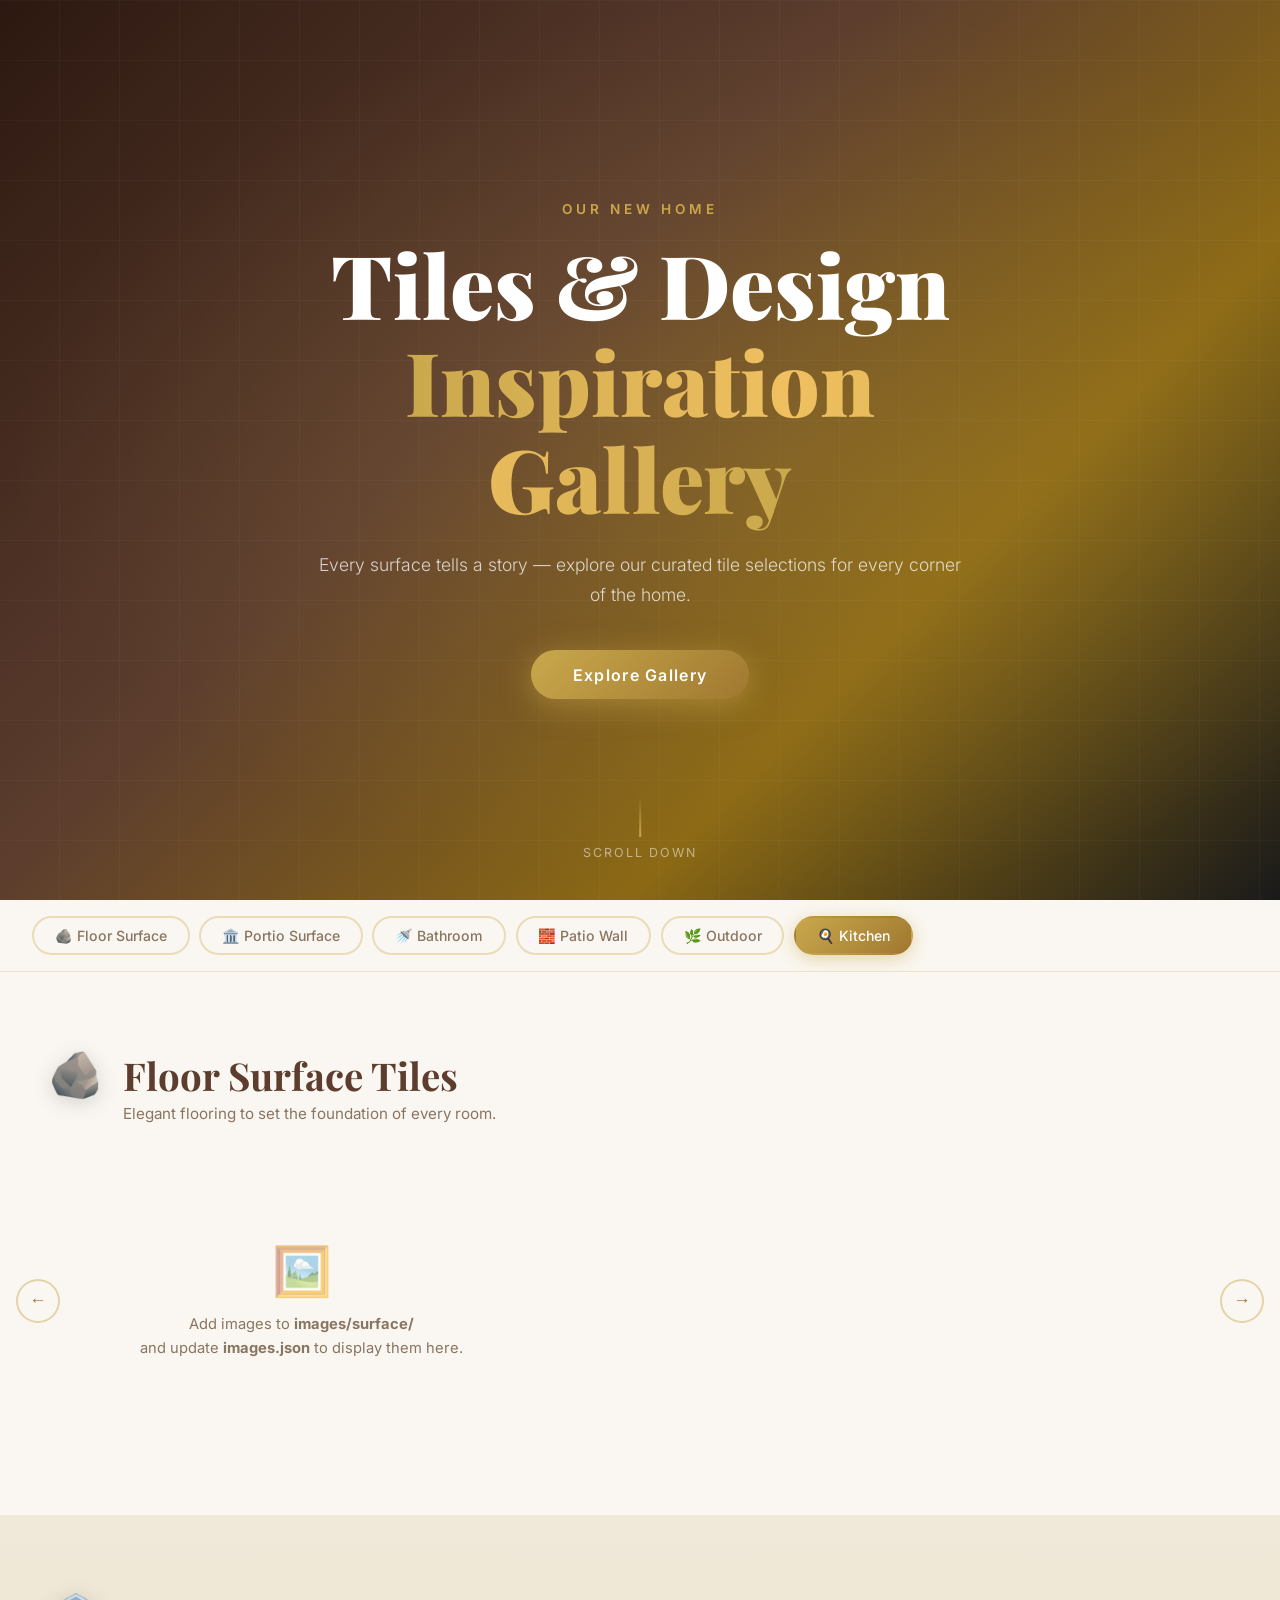
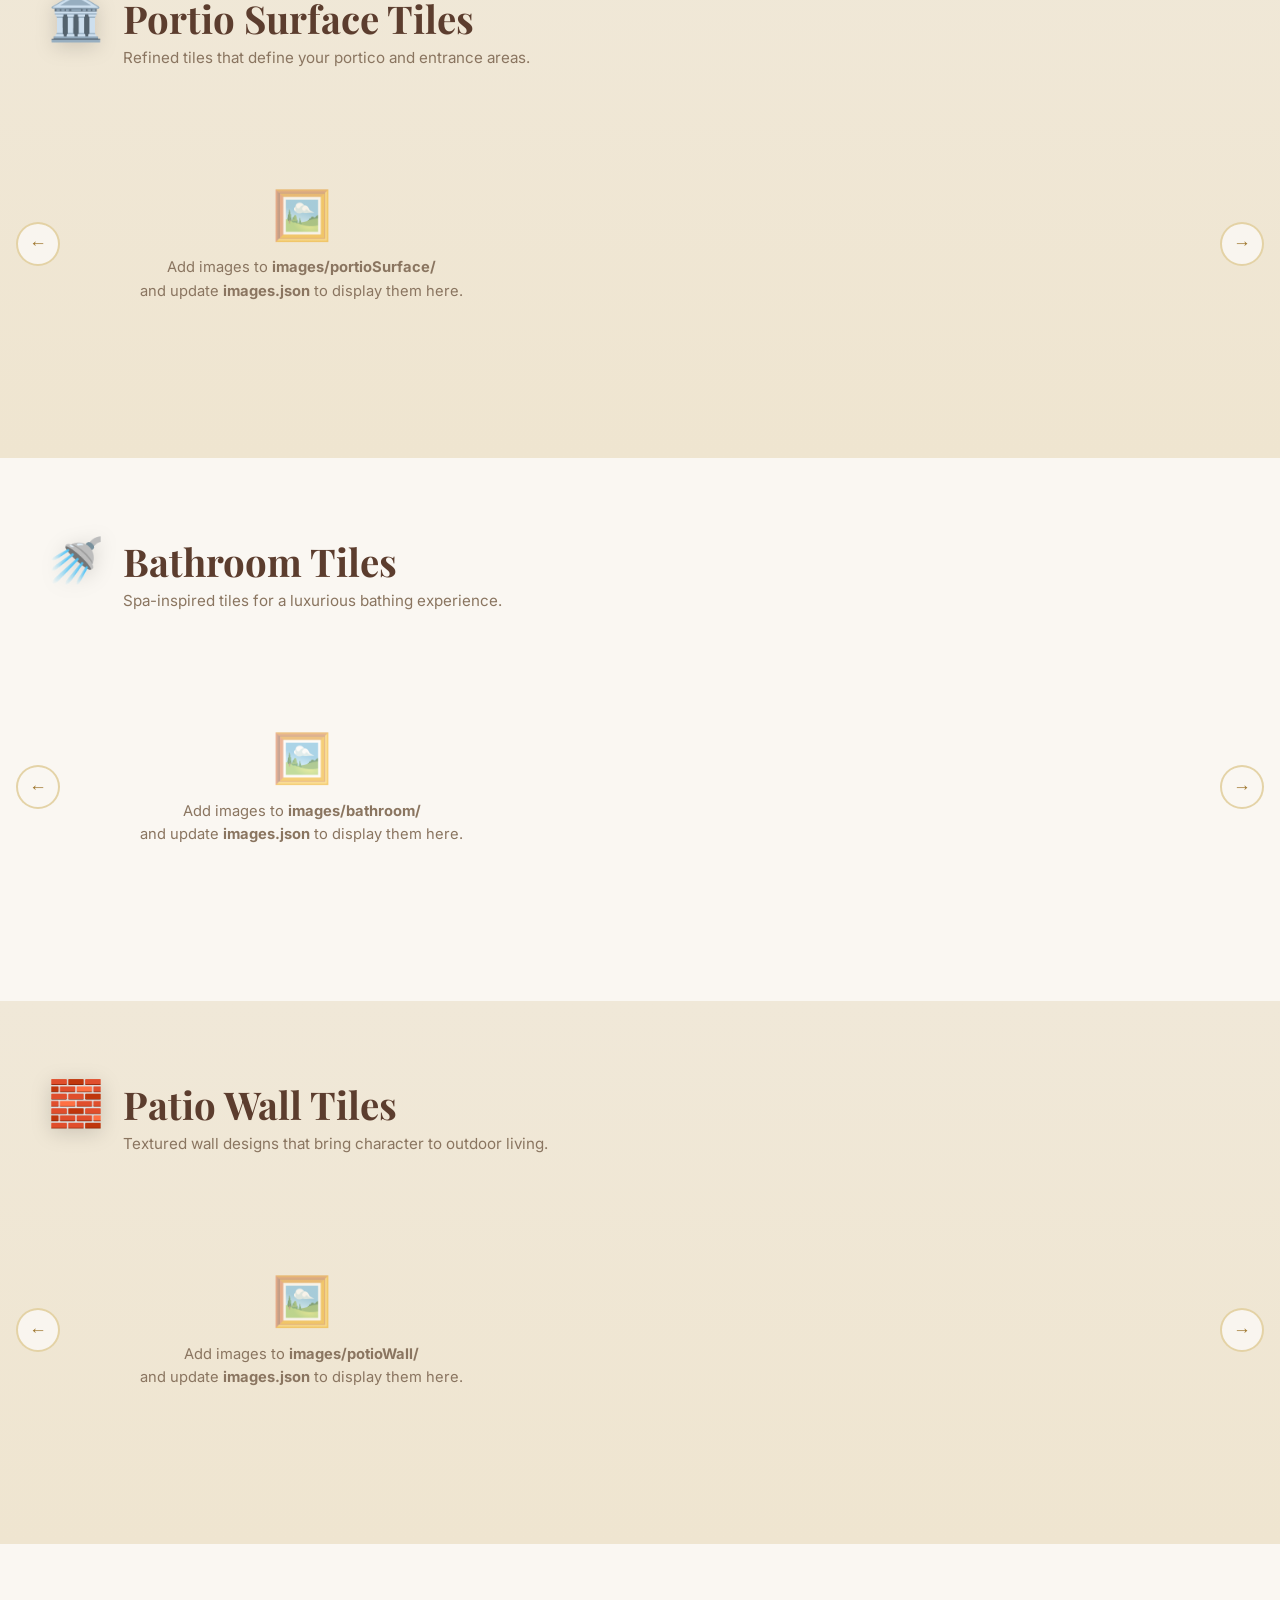
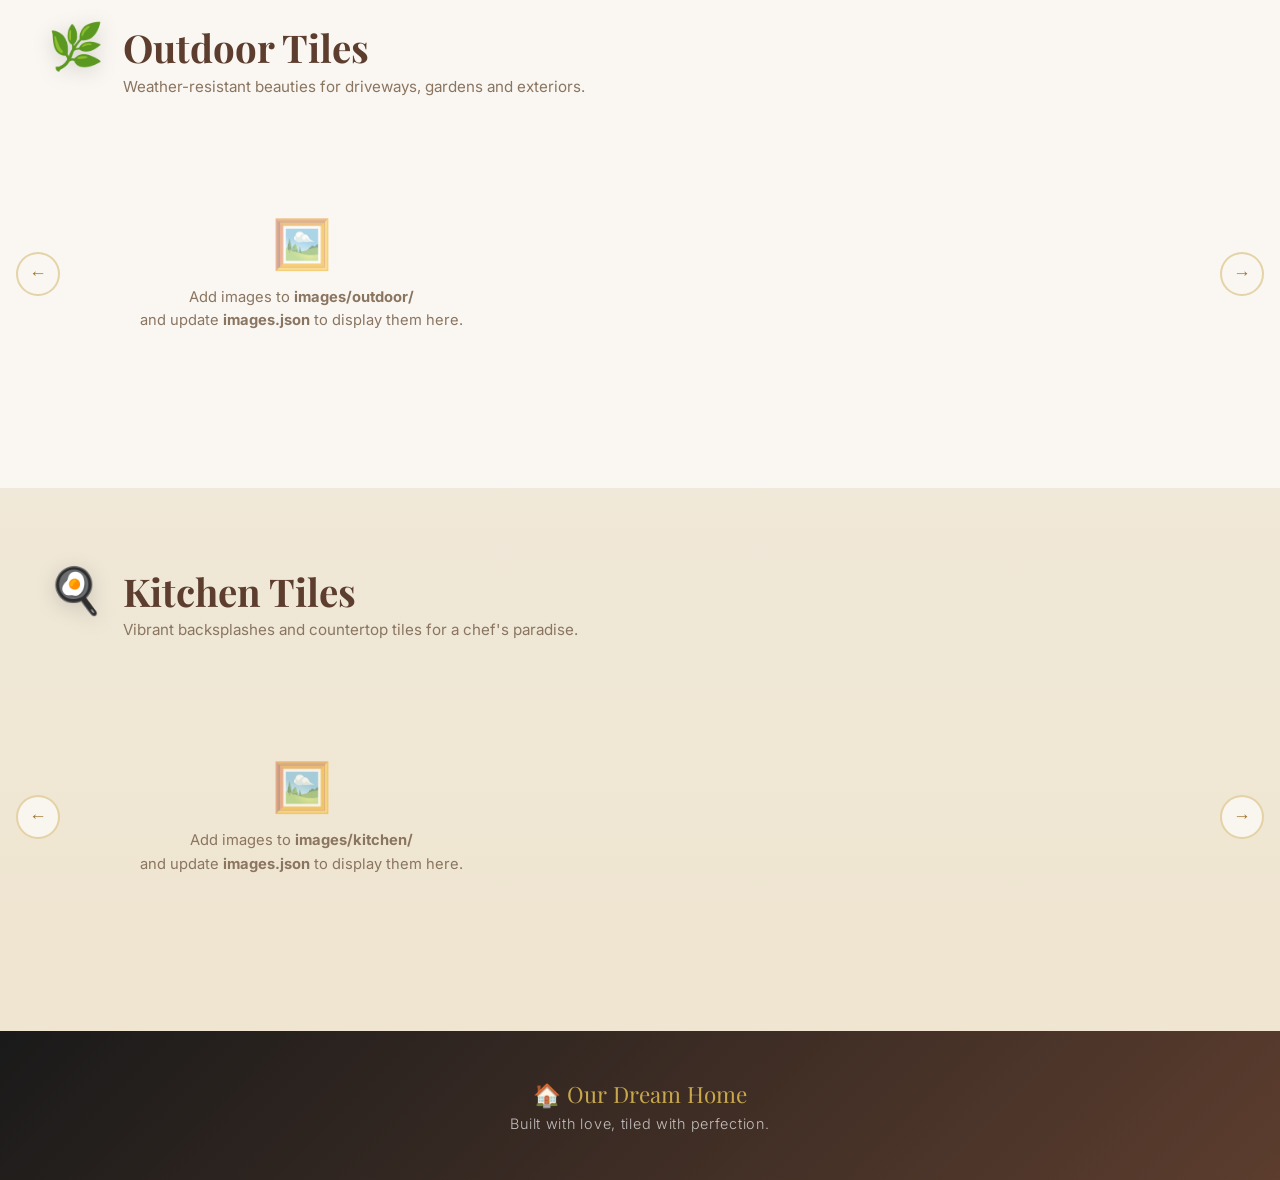
==== index.html @ cf96b0f0 "Initial commit" ====
<!DOCTYPE html>
<html lang="en">
<head>
  <meta charset="UTF-8" />
  <meta name="viewport" content="width=device-width, initial-scale=1.0" />
  <title>Dream Home — Tile & Design Gallery</title>
  <link rel="preconnect" href="https://fonts.googleapis.com" />
  <link href="https://fonts.googleapis.com/css2?family=Playfair+Display:wght@400;700;900&family=Inter:wght@300;400;500;600&display=swap" rel="stylesheet" />
  <link rel="stylesheet" href="style.css" />
</head>
<body>

  <!-- ===== HERO ===== -->
  <header class="hero">
    <div class="hero-overlay"></div>
    <div class="hero-content">
      <p class="hero-label">Our New Home</p>
      <h1 class="hero-title">Tiles &amp; Design<br /><span>Inspiration Gallery</span></h1>
      <p class="hero-subtitle">Every surface tells a story — explore our curated tile selections for every corner of the home.</p>
      <a href="#gallery" class="hero-cta">Explore Gallery</a>
    </div>
    <div class="hero-scroll-hint">
      <span></span>
      <p>Scroll down</p>
    </div>
  </header>

  <!-- ===== NAV PILLS ===== -->
  <nav class="category-nav" id="gallery">
    <button class="pill active" data-target="surface">🪨 Floor Surface</button>
    <button class="pill" data-target="portioSurface">🏛️ Portio Surface</button>
    <button class="pill" data-target="bathroom">🚿 Bathroom</button>
    <button class="pill" data-target="potioWall">🧱 Patio Wall</button>
    <button class="pill" data-target="outdoor">🌿 Outdoor</button>
    <button class="pill" data-target="kitchen">🍳 Kitchen</button>
  </nav>

  <!-- ===== SECTIONS ===== -->
  <main class="sections-wrapper">

    <section class="gallery-section" id="section-surface">
      <div class="section-header">
        <div class="section-icon">🪨</div>
        <div>
          <h2>Floor Surface Tiles</h2>
          <p>Elegant flooring to set the foundation of every room.</p>
        </div>
      </div>
      <div class="scroll-track-wrapper">
        <button class="arrow arrow-left" aria-label="Scroll left">&#8592;</button>
        <div class="scroll-track" id="track-surface" data-folder="images/surface"></div>
        <button class="arrow arrow-right" aria-label="Scroll right">&#8594;</button>
      </div>
    </section>

    <section class="gallery-section alt" id="section-portioSurface">
      <div class="section-header">
        <div class="section-icon">🏛️</div>
        <div>
          <h2>Portio Surface Tiles</h2>
          <p>Refined tiles that define your portico and entrance areas.</p>
        </div>
      </div>
      <div class="scroll-track-wrapper">
        <button class="arrow arrow-left" aria-label="Scroll left">&#8592;</button>
        <div class="scroll-track" id="track-portioSurface" data-folder="images/portioSurface"></div>
        <button class="arrow arrow-right" aria-label="Scroll right">&#8594;</button>
      </div>
    </section>

    <section class="gallery-section" id="section-bathroom">
      <div class="section-header">
        <div class="section-icon">🚿</div>
        <div>
          <h2>Bathroom Tiles</h2>
          <p>Spa-inspired tiles for a luxurious bathing experience.</p>
        </div>
      </div>
      <div class="scroll-track-wrapper">
        <button class="arrow arrow-left" aria-label="Scroll left">&#8592;</button>
        <div class="scroll-track" id="track-bathroom" data-folder="images/bathroom"></div>
        <button class="arrow arrow-right" aria-label="Scroll right">&#8594;</button>
      </div>
    </section>

    <section class="gallery-section alt" id="section-potioWall">
      <div class="section-header">
        <div class="section-icon">🧱</div>
        <div>
          <h2>Patio Wall Tiles</h2>
          <p>Textured wall designs that bring character to outdoor living.</p>
        </div>
      </div>
      <div class="scroll-track-wrapper">
        <button class="arrow arrow-left" aria-label="Scroll left">&#8592;</button>
        <div class="scroll-track" id="track-potioWall" data-folder="images/potioWall"></div>
        <button class="arrow arrow-right" aria-label="Scroll right">&#8594;</button>
      </div>
    </section>

    <section class="gallery-section" id="section-outdoor">
      <div class="section-header">
        <div class="section-icon">🌿</div>
        <div>
          <h2>Outdoor Tiles</h2>
          <p>Weather-resistant beauties for driveways, gardens and exteriors.</p>
        </div>
      </div>
      <div class="scroll-track-wrapper">
        <button class="arrow arrow-left" aria-label="Scroll left">&#8592;</button>
        <div class="scroll-track" id="track-outdoor" data-folder="images/outdoor"></div>
        <button class="arrow arrow-right" aria-label="Scroll right">&#8594;</button>
      </div>
    </section>

    <section class="gallery-section alt" id="section-kitchen">
      <div class="section-header">
        <div class="section-icon">🍳</div>
        <div>
          <h2>Kitchen Tiles</h2>
          <p>Vibrant backsplashes and countertop tiles for a chef's paradise.</p>
        </div>
      </div>
      <div class="scroll-track-wrapper">
        <button class="arrow arrow-left" aria-label="Scroll left">&#8592;</button>
        <div class="scroll-track" id="track-kitchen" data-folder="images/kitchen"></div>
        <button class="arrow arrow-right" aria-label="Scroll right">&#8594;</button>
      </div>
    </section>

  </main>

  <!-- ===== LIGHTBOX ===== -->
  <div class="lightbox" id="lightbox" role="dialog" aria-modal="true" aria-label="Image viewer">
    <button class="lightbox-close" id="lb-close" aria-label="Close">&times;</button>
    <button class="lightbox-nav lb-prev" id="lb-prev" aria-label="Previous">&#8592;</button>
    <div class="lightbox-content">
      <img src="" alt="" id="lb-img" />
      <p class="lb-caption" id="lb-caption"></p>
    </div>
    <button class="lightbox-nav lb-next" id="lb-next" aria-label="Next">&#8594;</button>
  </div>
  <div class="lightbox-backdrop" id="lb-backdrop"></div>

  <!-- ===== FOOTER ===== -->
  <footer class="site-footer">
    <div class="footer-inner">
      <p class="footer-brand">🏠 Our Dream Home</p>
      <p class="footer-tagline">Built with love, tiled with perfection.</p>
    </div>
  </footer>

  <script src="gallery.js"></script>
</body>
</html>
---- style.css ----
/* =============================================
   RESET & VARIABLES
   ============================================= */
*, *::before, *::after { box-sizing: border-box; margin: 0; padding: 0; }

:root {
  --cream:   #faf7f2;
  --warm:    #f0e8d8;
  --gold:    #c9a84c;
  --gold-dk: #a07830;
  --brown:   #5c3d2e;
  --charcoal:#1a1a1a;
  --text:    #3d3020;
  --muted:   #8a7560;
  --white:   #ffffff;
  --shadow:  0 8px 40px rgba(0,0,0,.12);
  --radius:  16px;
  --card-w:  300px;
  --card-h:  220px;
  --trans:   .3s cubic-bezier(.4,0,.2,1);
}

html { scroll-behavior: smooth; }

body {
  font-family: 'Inter', sans-serif;
  background: var(--cream);
  color: var(--text);
  overflow-x: hidden;
}

/* =============================================
   HERO
   ============================================= */
.hero {
  position: relative;
  min-height: 100vh;
  display: flex;
  align-items: center;
  justify-content: center;
  background:
    linear-gradient(135deg, #2c1810 0%, #5c3d2e 40%, #8b6914 70%, #1a1a1a 100%);
  overflow: hidden;
}

/* Animated tile-grid background */
.hero::before {
  content: '';
  position: absolute;
  inset: 0;
  background-image:
    repeating-linear-gradient(0deg,   transparent, transparent 59px, rgba(255,255,255,.06) 60px),
    repeating-linear-gradient(90deg,  transparent, transparent 59px, rgba(255,255,255,.06) 60px);
  animation: tileShift 20s linear infinite;
}

@keyframes tileShift {
  from { background-position: 0 0; }
  to   { background-position: 60px 60px; }
}

.hero-overlay {
  position: absolute;
  inset: 0;
  background: radial-gradient(ellipse at 60% 50%, rgba(201,168,76,.18) 0%, transparent 70%);
}

.hero-content {
  position: relative;
  z-index: 2;
  text-align: center;
  padding: 2rem;
  max-width: 720px;
}

.hero-label {
  font-family: 'Inter', sans-serif;
  font-size: .85rem;
  font-weight: 600;
  letter-spacing: .3em;
  text-transform: uppercase;
  color: var(--gold);
  margin-bottom: 1.2rem;
}

.hero-title {
  font-family: 'Playfair Display', serif;
  font-size: clamp(2.8rem, 7vw, 5.5rem);
  font-weight: 900;
  line-height: 1.1;
  color: var(--white);
  margin-bottom: 1.5rem;
}

.hero-title span {
  background: linear-gradient(90deg, var(--gold), #f0c060, var(--gold));
  -webkit-background-clip: text;
  -webkit-text-fill-color: transparent;
  background-clip: text;
}

.hero-subtitle {
  font-size: 1.1rem;
  color: rgba(255,255,255,.75);
  line-height: 1.7;
  margin-bottom: 2.5rem;
  font-weight: 300;
}

.hero-cta {
  display: inline-block;
  padding: .9rem 2.6rem;
  background: linear-gradient(135deg, var(--gold), var(--gold-dk));
  color: var(--white);
  font-weight: 600;
  font-size: 1rem;
  letter-spacing: .08em;
  text-decoration: none;
  border-radius: 50px;
  box-shadow: 0 6px 30px rgba(201,168,76,.5);
  transition: transform var(--trans), box-shadow var(--trans);
}
.hero-cta:hover {
  transform: translateY(-3px);
  box-shadow: 0 12px 40px rgba(201,168,76,.7);
}

.hero-scroll-hint {
  position: absolute;
  bottom: 2.5rem;
  left: 50%;
  transform: translateX(-50%);
  display: flex;
  flex-direction: column;
  align-items: center;
  gap: .5rem;
  color: rgba(255,255,255,.5);
  font-size: .78rem;
  letter-spacing: .15em;
  text-transform: uppercase;
}
.hero-scroll-hint span {
  width: 2px;
  height: 40px;
  background: linear-gradient(to bottom, transparent, var(--gold));
  animation: scrollPulse 1.8s ease-in-out infinite;
}
@keyframes scrollPulse {
  0%,100% { opacity: .3; transform: scaleY(1); }
  50%      { opacity: 1;  transform: scaleY(1.15); }
}

/* =============================================
   CATEGORY NAV
   ============================================= */
.category-nav {
  position: sticky;
  top: 0;
  z-index: 100;
  display: flex;
  gap: .6rem;
  padding: 1rem 2rem;
  overflow-x: auto;
  background: rgba(250,247,242,.95);
  backdrop-filter: blur(12px);
  border-bottom: 1px solid rgba(201,168,76,.25);
  scrollbar-width: none;
}
.category-nav::-webkit-scrollbar { display: none; }

.pill {
  flex-shrink: 0;
  padding: .55rem 1.3rem;
  border-radius: 50px;
  border: 2px solid rgba(201,168,76,.35);
  background: transparent;
  color: var(--muted);
  font-size: .88rem;
  font-weight: 500;
  cursor: pointer;
  transition: all var(--trans);
  font-family: 'Inter', sans-serif;
}
.pill:hover {
  border-color: var(--gold);
  color: var(--gold-dk);
  background: rgba(201,168,76,.08);
}
.pill.active {
  background: linear-gradient(135deg, var(--gold), var(--gold-dk));
  border-color: transparent;
  color: var(--white);
  box-shadow: 0 4px 18px rgba(201,168,76,.45);
}

/* =============================================
   GALLERY SECTIONS
   ============================================= */
.sections-wrapper { padding: 0; }

.gallery-section {
  padding: 5rem 0 5rem;
  background: var(--cream);
}
.gallery-section.alt {
  background: linear-gradient(180deg, var(--warm) 0%, #efe5d0 100%);
}

.section-header {
  display: flex;
  align-items: flex-start;
  gap: 1.2rem;
  padding: 0 3rem 2.5rem;
  max-width: 1600px;
  margin: 0 auto;
}

.section-icon {
  font-size: 2.8rem;
  line-height: 1;
  filter: drop-shadow(0 4px 10px rgba(0,0,0,.15));
}

.section-header h2 {
  font-family: 'Playfair Display', serif;
  font-size: clamp(1.6rem, 3vw, 2.4rem);
  font-weight: 700;
  color: var(--brown);
  line-height: 1.2;
}

.section-header p {
  font-size: .95rem;
  color: var(--muted);
  margin-top: .3rem;
  line-height: 1.6;
}

/* =============================================
   HORIZONTAL SCROLL TRACK
   ============================================= */
.scroll-track-wrapper {
  position: relative;
  display: flex;
  align-items: center;
}

.scroll-track {
  display: flex;
  gap: 1.2rem;
  padding: 1rem 3rem;
  overflow-x: auto;
  overflow-y: visible;
  scroll-snap-type: x mandatory;
  scrollbar-width: thin;
  scrollbar-color: var(--gold) transparent;
  flex: 1;
  min-height: calc(var(--card-h) + 3rem);
}
.scroll-track::-webkit-scrollbar { height: 5px; }
.scroll-track::-webkit-scrollbar-track { background: transparent; }
.scroll-track::-webkit-scrollbar-thumb {
  background: linear-gradient(90deg, var(--gold), var(--gold-dk));
  border-radius: 10px;
}

/* =============================================
   TILE CARDS
   ============================================= */
.tile-card {
  flex-shrink: 0;
  width: var(--card-w);
  height: var(--card-h);
  border-radius: var(--radius);
  overflow: hidden;
  cursor: pointer;
  scroll-snap-align: start;
  position: relative;
  box-shadow: var(--shadow);
  transition: transform var(--trans), box-shadow var(--trans);
}
.tile-card:hover {
  transform: translateY(-8px) scale(1.02);
  box-shadow: 0 20px 50px rgba(0,0,0,.22);
}

.tile-card img {
  width: 100%;
  height: 100%;
  object-fit: cover;
  display: block;
  transition: transform .5s ease;
}
.tile-card:hover img { transform: scale(1.08); }

.tile-card-overlay {
  position: absolute;
  inset: 0;
  background: linear-gradient(to top, rgba(0,0,0,.65) 0%, transparent 55%);
  opacity: 0;
  transition: opacity var(--trans);
  display: flex;
  align-items: flex-end;
  padding: 1rem 1.1rem;
}
.tile-card:hover .tile-card-overlay { opacity: 1; }

.tile-card-label {
  color: var(--white);
  font-size: .82rem;
  font-weight: 500;
  letter-spacing: .04em;
}

.tile-zoom-icon {
  position: absolute;
  top: 50%;
  left: 50%;
  transform: translate(-50%, -50%) scale(0);
  width: 46px;
  height: 46px;
  border-radius: 50%;
  background: rgba(255,255,255,.9);
  display: flex;
  align-items: center;
  justify-content: center;
  font-size: 1.3rem;
  transition: transform var(--trans);
  box-shadow: 0 4px 15px rgba(0,0,0,.3);
}
.tile-card:hover .tile-zoom-icon { transform: translate(-50%, -50%) scale(1); }

/* Empty state */
.empty-state {
  display: flex;
  flex-direction: column;
  align-items: center;
  justify-content: center;
  gap: .8rem;
  padding: 3rem 2rem;
  min-width: 320px;
  color: var(--muted);
  text-align: center;
}
.empty-state .empty-icon { font-size: 3rem; opacity: .5; }
.empty-state p { font-size: .92rem; line-height: 1.6; }

/* =============================================
   ARROW BUTTONS
   ============================================= */
.arrow {
  flex-shrink: 0;
  width: 44px;
  height: 44px;
  border-radius: 50%;
  border: 2px solid rgba(201,168,76,.45);
  background: rgba(250,247,242,.9);
  color: var(--gold-dk);
  font-size: 1.1rem;
  cursor: pointer;
  transition: all var(--trans);
  display: flex;
  align-items: center;
  justify-content: center;
  z-index: 5;
}
.arrow:hover {
  background: linear-gradient(135deg, var(--gold), var(--gold-dk));
  color: var(--white);
  border-color: transparent;
  box-shadow: 0 6px 20px rgba(201,168,76,.5);
}
.arrow-left  { margin-left: 1rem; }
.arrow-right { margin-right: 1rem; }

/* =============================================
   LIGHTBOX
   ============================================= */
.lightbox-backdrop {
  position: fixed;
  inset: 0;
  background: rgba(10,8,5,.92);
  z-index: 999;
  opacity: 0;
  pointer-events: none;
  transition: opacity .35s ease;
  backdrop-filter: blur(8px);
}
.lightbox-backdrop.open { opacity: 1; pointer-events: all; }

.lightbox {
  position: fixed;
  inset: 0;
  z-index: 1000;
  display: flex;
  align-items: center;
  justify-content: center;
  gap: 1.5rem;
  padding: 2rem;
  opacity: 0;
  pointer-events: none;
  transition: opacity .35s ease;
}
.lightbox.open { opacity: 1; pointer-events: all; }

.lightbox-content {
  display: flex;
  flex-direction: column;
  align-items: center;
  gap: 1rem;
  max-width: min(90vw, 1100px);
}

#lb-img {
  max-width: 100%;
  max-height: 80vh;
  border-radius: 12px;
  box-shadow: 0 30px 80px rgba(0,0,0,.6);
  object-fit: contain;
  animation: lbIn .3s ease;
}
@keyframes lbIn {
  from { transform: scale(.92); opacity: 0; }
  to   { transform: scale(1);   opacity: 1; }
}

.lb-caption {
  color: rgba(255,255,255,.75);
  font-size: .9rem;
  letter-spacing: .05em;
}

.lightbox-close {
  position: fixed;
  top: 1.5rem;
  right: 1.8rem;
  width: 44px;
  height: 44px;
  border-radius: 50%;
  background: rgba(255,255,255,.15);
  border: none;
  color: var(--white);
  font-size: 1.4rem;
  cursor: pointer;
  transition: background var(--trans);
  display: flex;
  align-items: center;
  justify-content: center;
}
.lightbox-close:hover { background: rgba(255,255,255,.3); }

.lightbox-nav {
  width: 52px;
  height: 52px;
  border-radius: 50%;
  background: rgba(255,255,255,.15);
  border: 2px solid rgba(255,255,255,.3);
  color: var(--white);
  font-size: 1.3rem;
  cursor: pointer;
  transition: all var(--trans);
  flex-shrink: 0;
  display: flex;
  align-items: center;
  justify-content: center;
}
.lightbox-nav:hover {
  background: var(--gold);
  border-color: var(--gold);
  box-shadow: 0 0 25px rgba(201,168,76,.6);
}

/* =============================================
   FOOTER
   ============================================= */
.site-footer {
  background: linear-gradient(135deg, var(--charcoal), var(--brown));
  color: rgba(255,255,255,.7);
  text-align: center;
  padding: 3rem 2rem;
}
.footer-brand {
  font-family: 'Playfair Display', serif;
  font-size: 1.4rem;
  color: var(--gold);
  margin-bottom: .4rem;
}
.footer-tagline {
  font-size: .9rem;
  font-weight: 300;
  letter-spacing: .05em;
}

/* =============================================
   RESPONSIVE
   ============================================= */
@media (max-width: 768px) {
  :root { --card-w: 220px; --card-h: 165px; }

  .section-header { padding: 0 1.2rem 2rem; }
  .scroll-track   { padding: .8rem 1.2rem; }
  .arrow-left     { margin-left: .4rem; }
  .arrow-right    { margin-right: .4rem; }
  .hero-cta       { padding: .75rem 1.8rem; font-size: .9rem; }
}
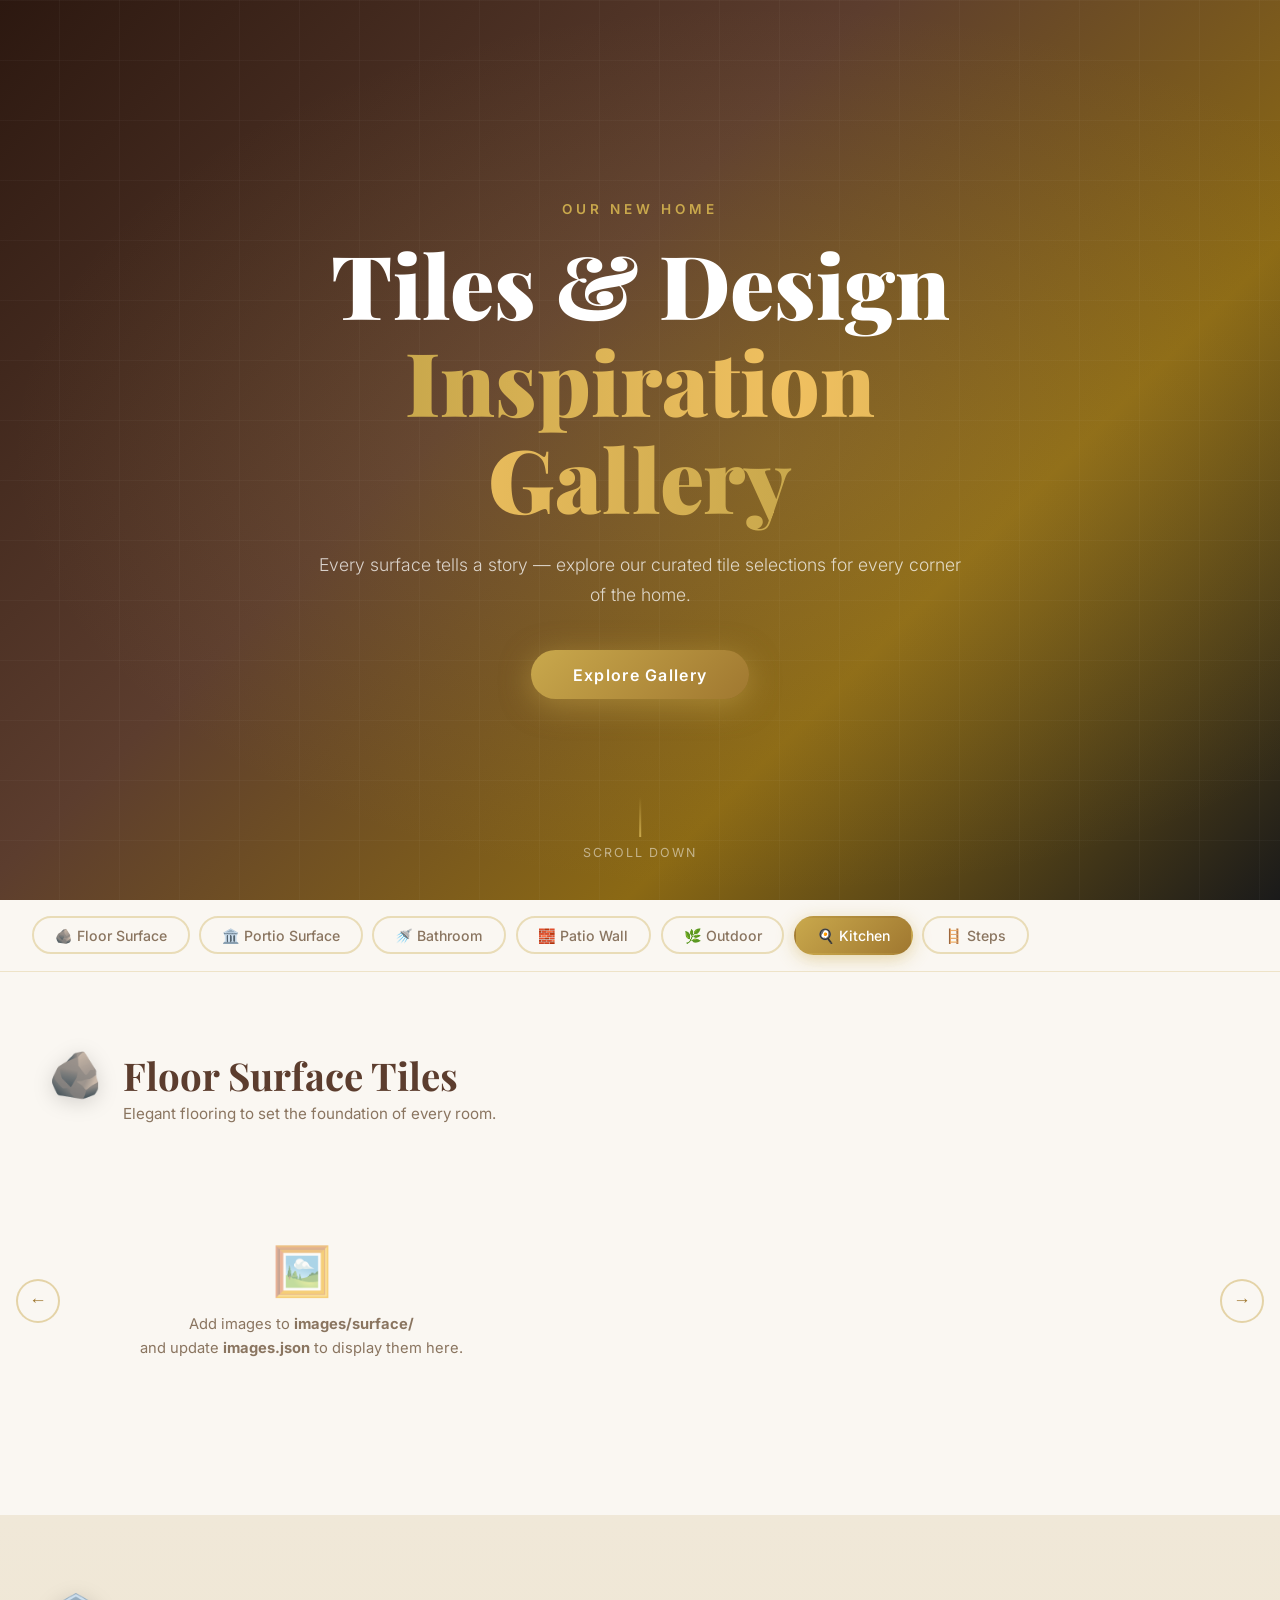
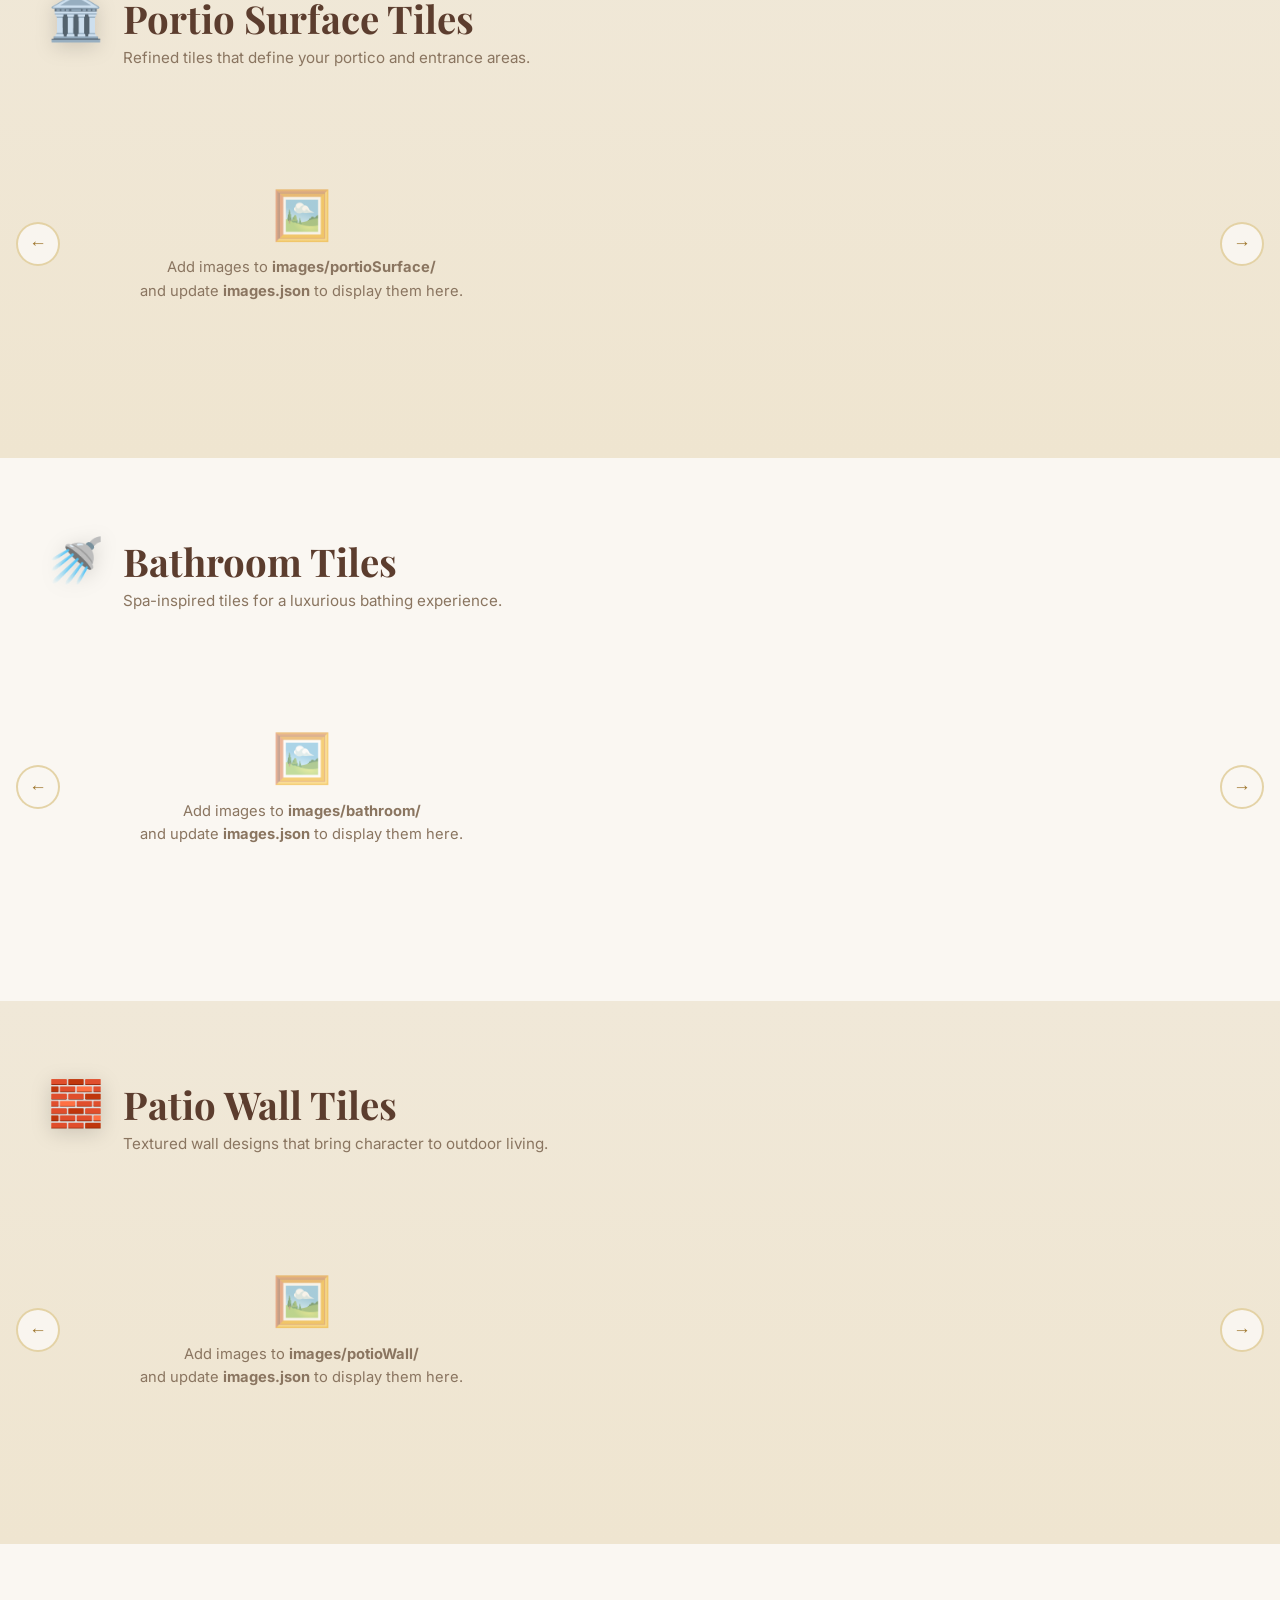
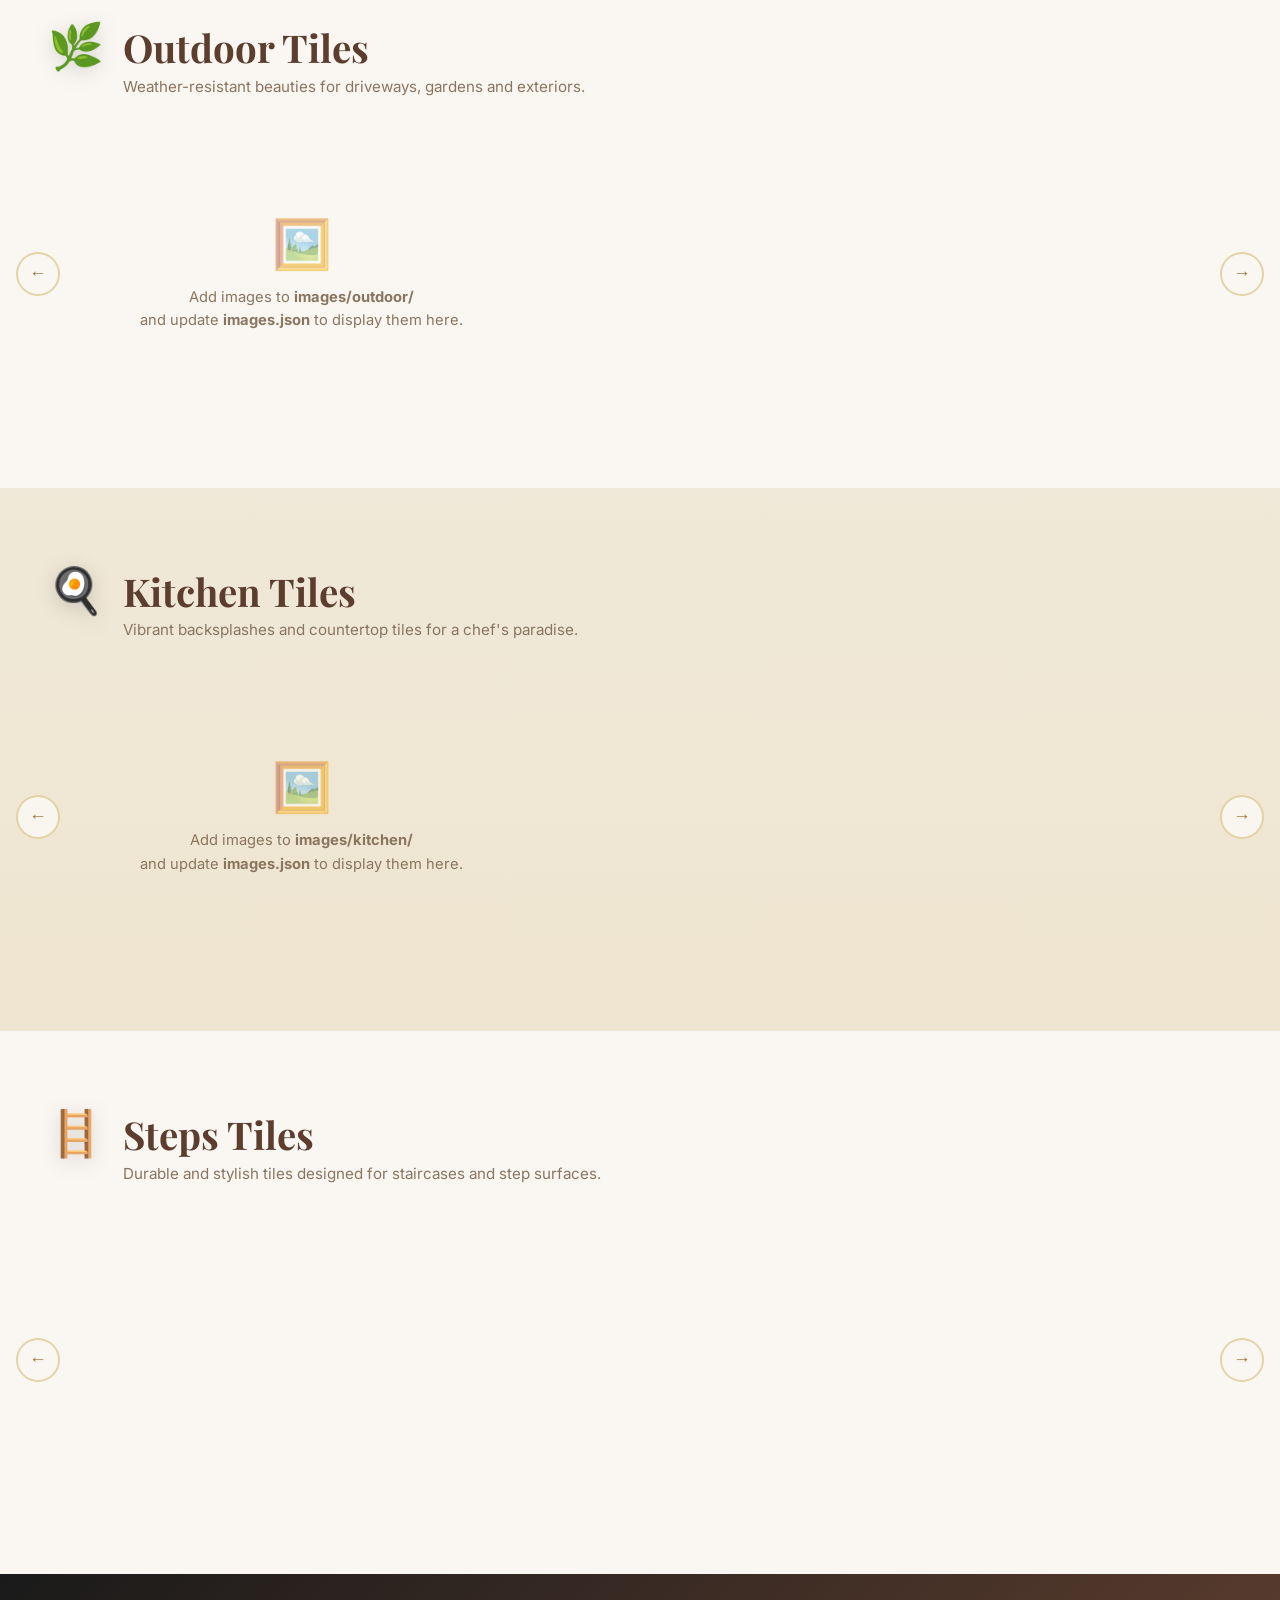
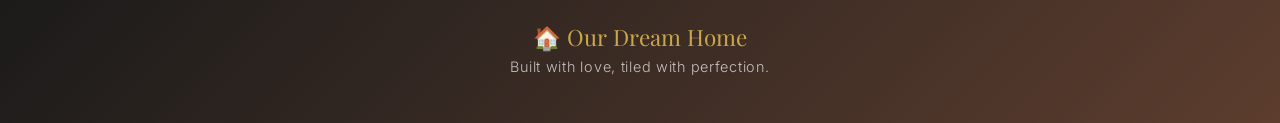
==== commit 1f30fb09: "image updated" ====
--- a/index.html
+++ b/index.html
@@ -33,6 +33,7 @@
     <button class="pill" data-target="potioWall">🧱 Patio Wall</button>
     <button class="pill" data-target="outdoor">🌿 Outdoor</button>
     <button class="pill" data-target="kitchen">🍳 Kitchen</button>
+    <button class="pill" data-target="steps">🪜 Steps</button>
   </nav>
 
   <!-- ===== SECTIONS ===== -->
@@ -128,6 +129,21 @@
       </div>
     </section>
 
+    <section class="gallery-section" id="section-steps">
+      <div class="section-header">
+        <div class="section-icon">🪜</div>
+        <div>
+          <h2>Steps Tiles</h2>
+          <p>Durable and stylish tiles designed for staircases and step surfaces.</p>
+        </div>
+      </div>
+      <div class="scroll-track-wrapper">
+        <button class="arrow arrow-left" aria-label="Scroll left">&#8592;</button>
+        <div class="scroll-track" id="track-steps" data-folder="images/steps"></div>
+        <button class="arrow arrow-right" aria-label="Scroll right">&#8594;</button>
+      </div>
+    </section>
+
   </main>
 
   <!-- ===== LIGHTBOX ===== -->
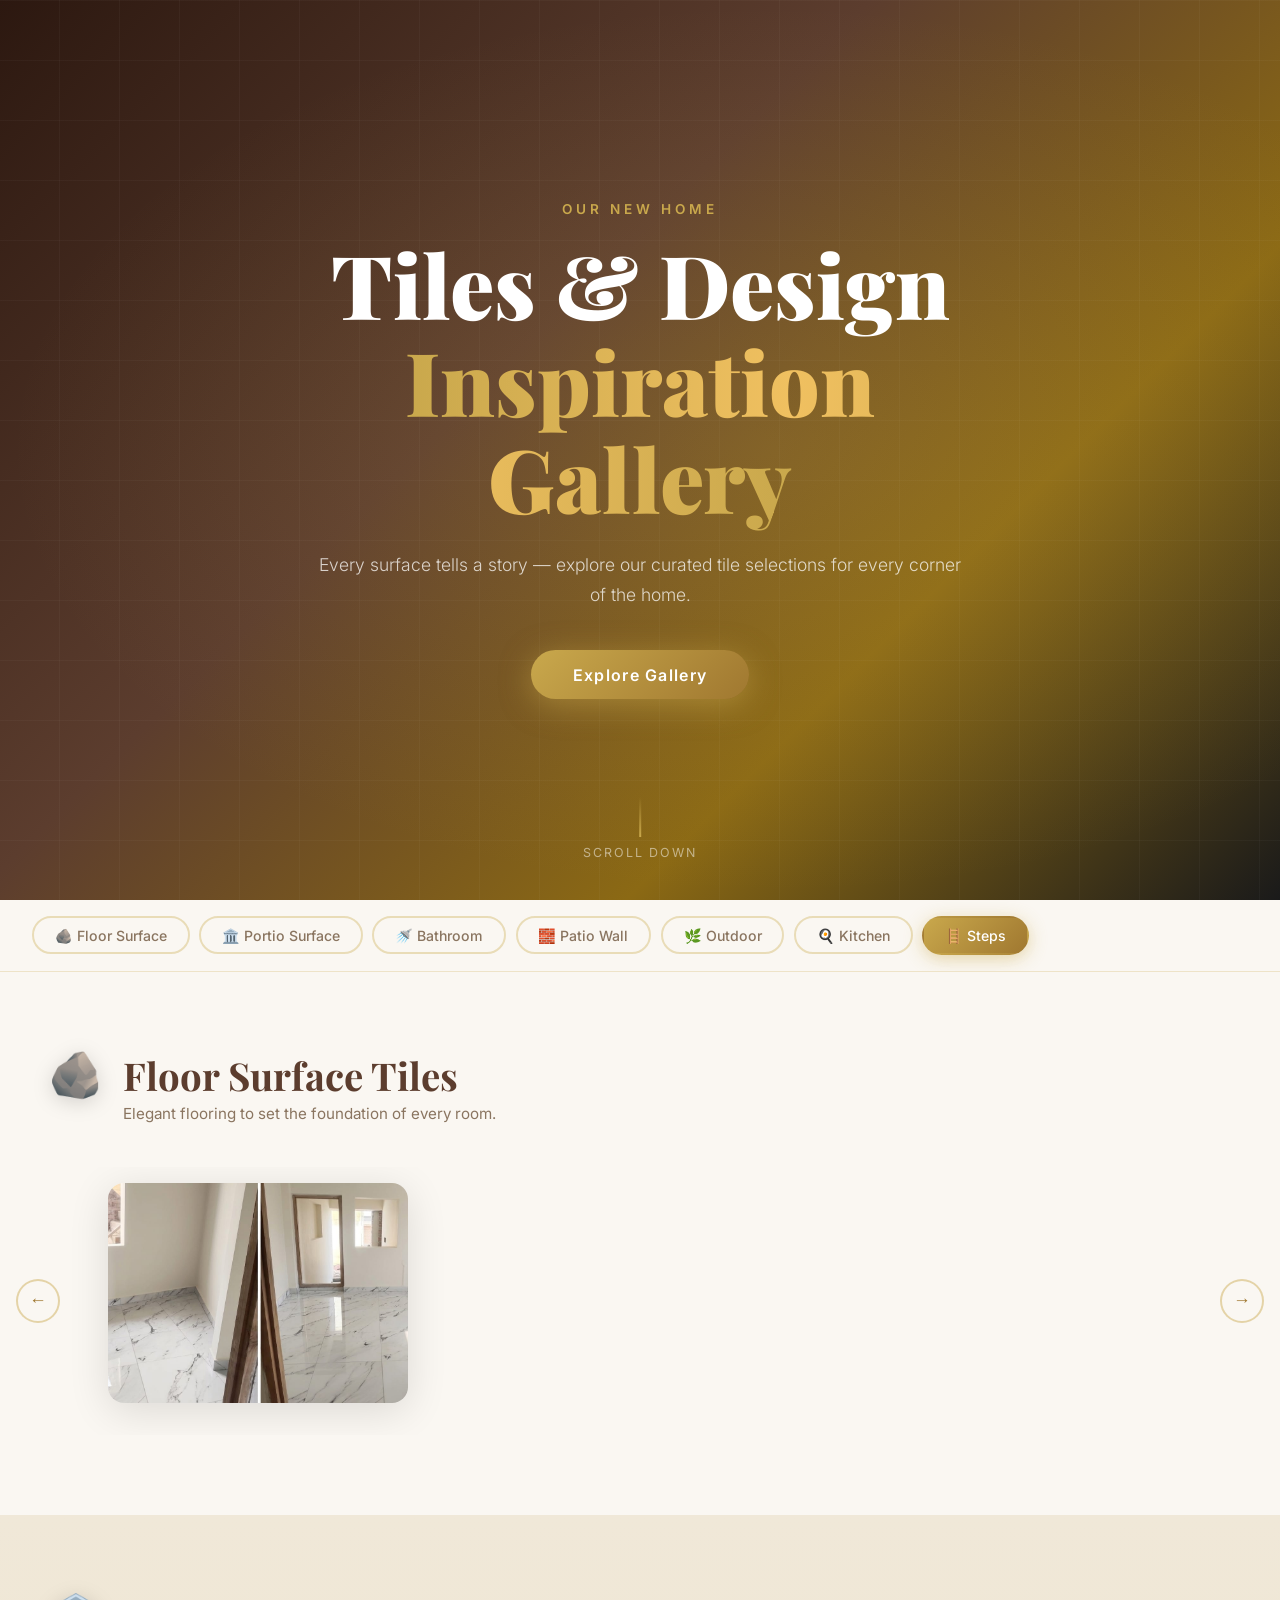
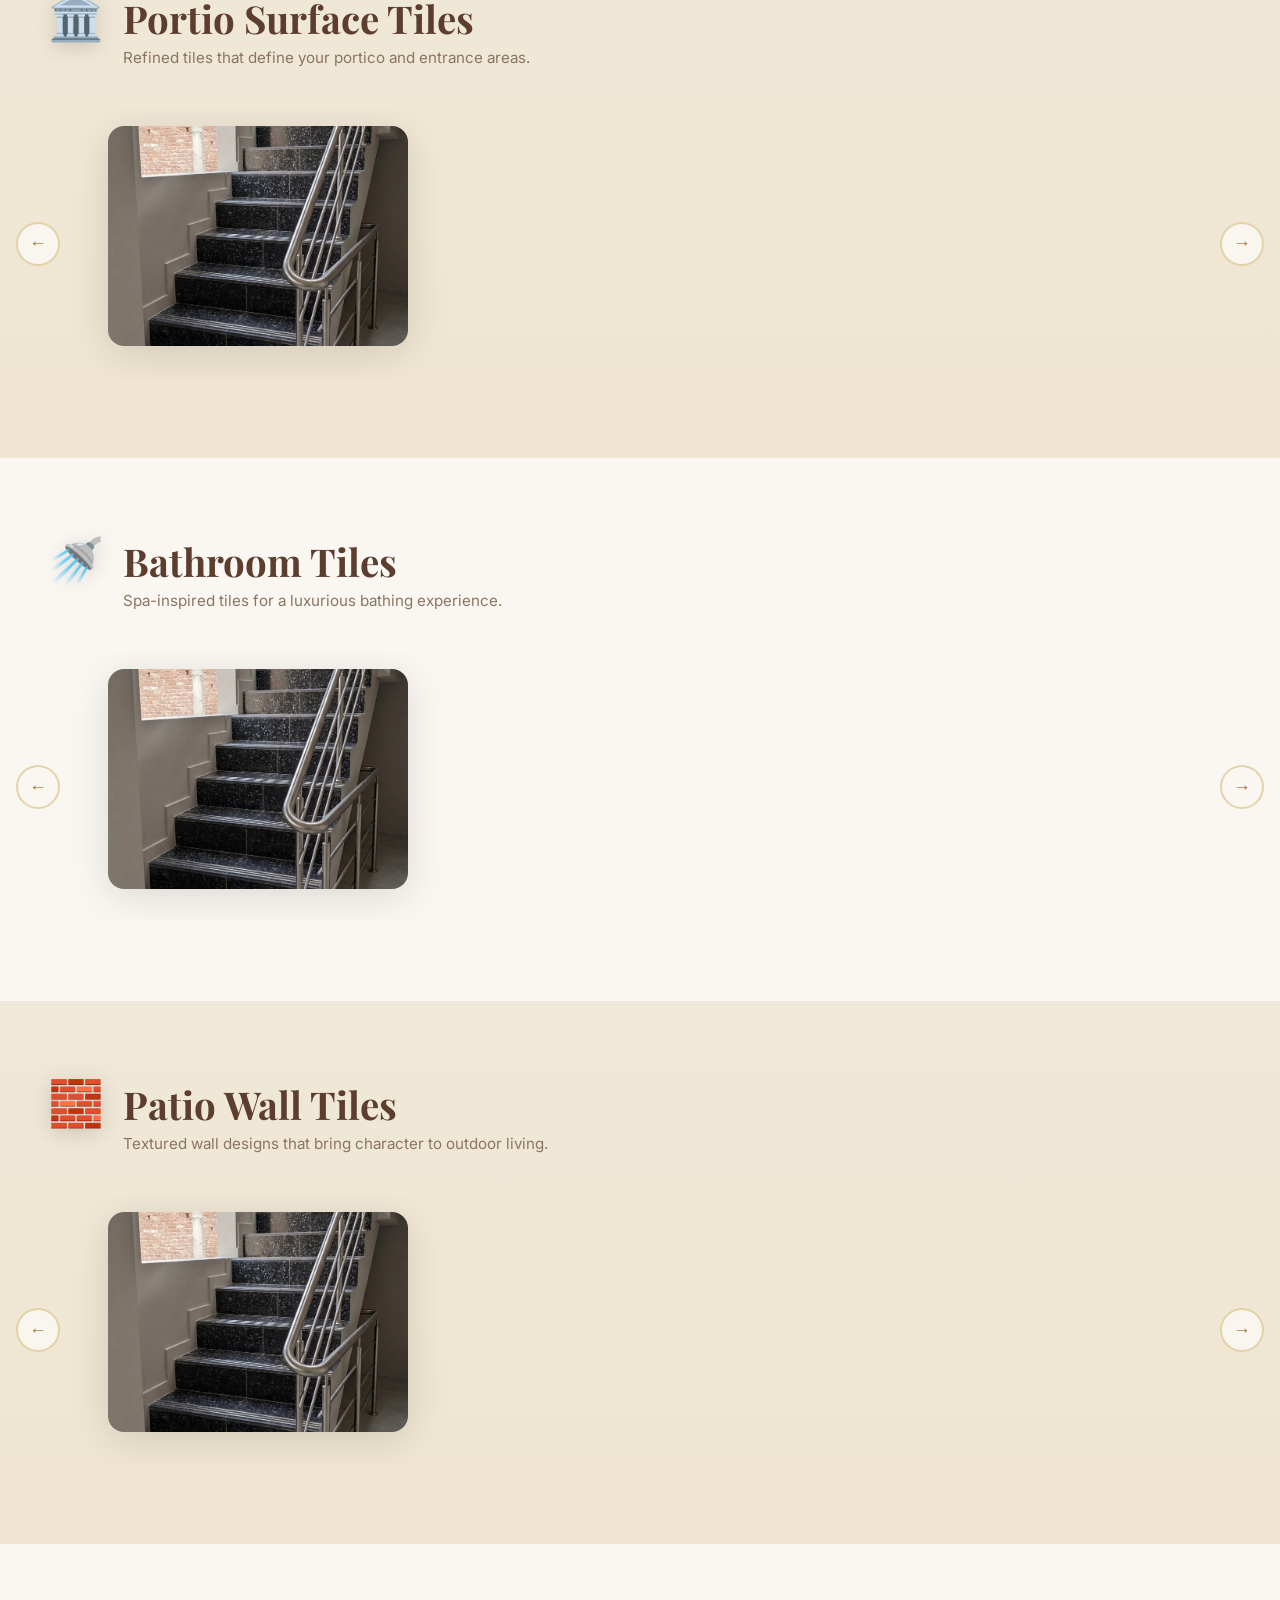
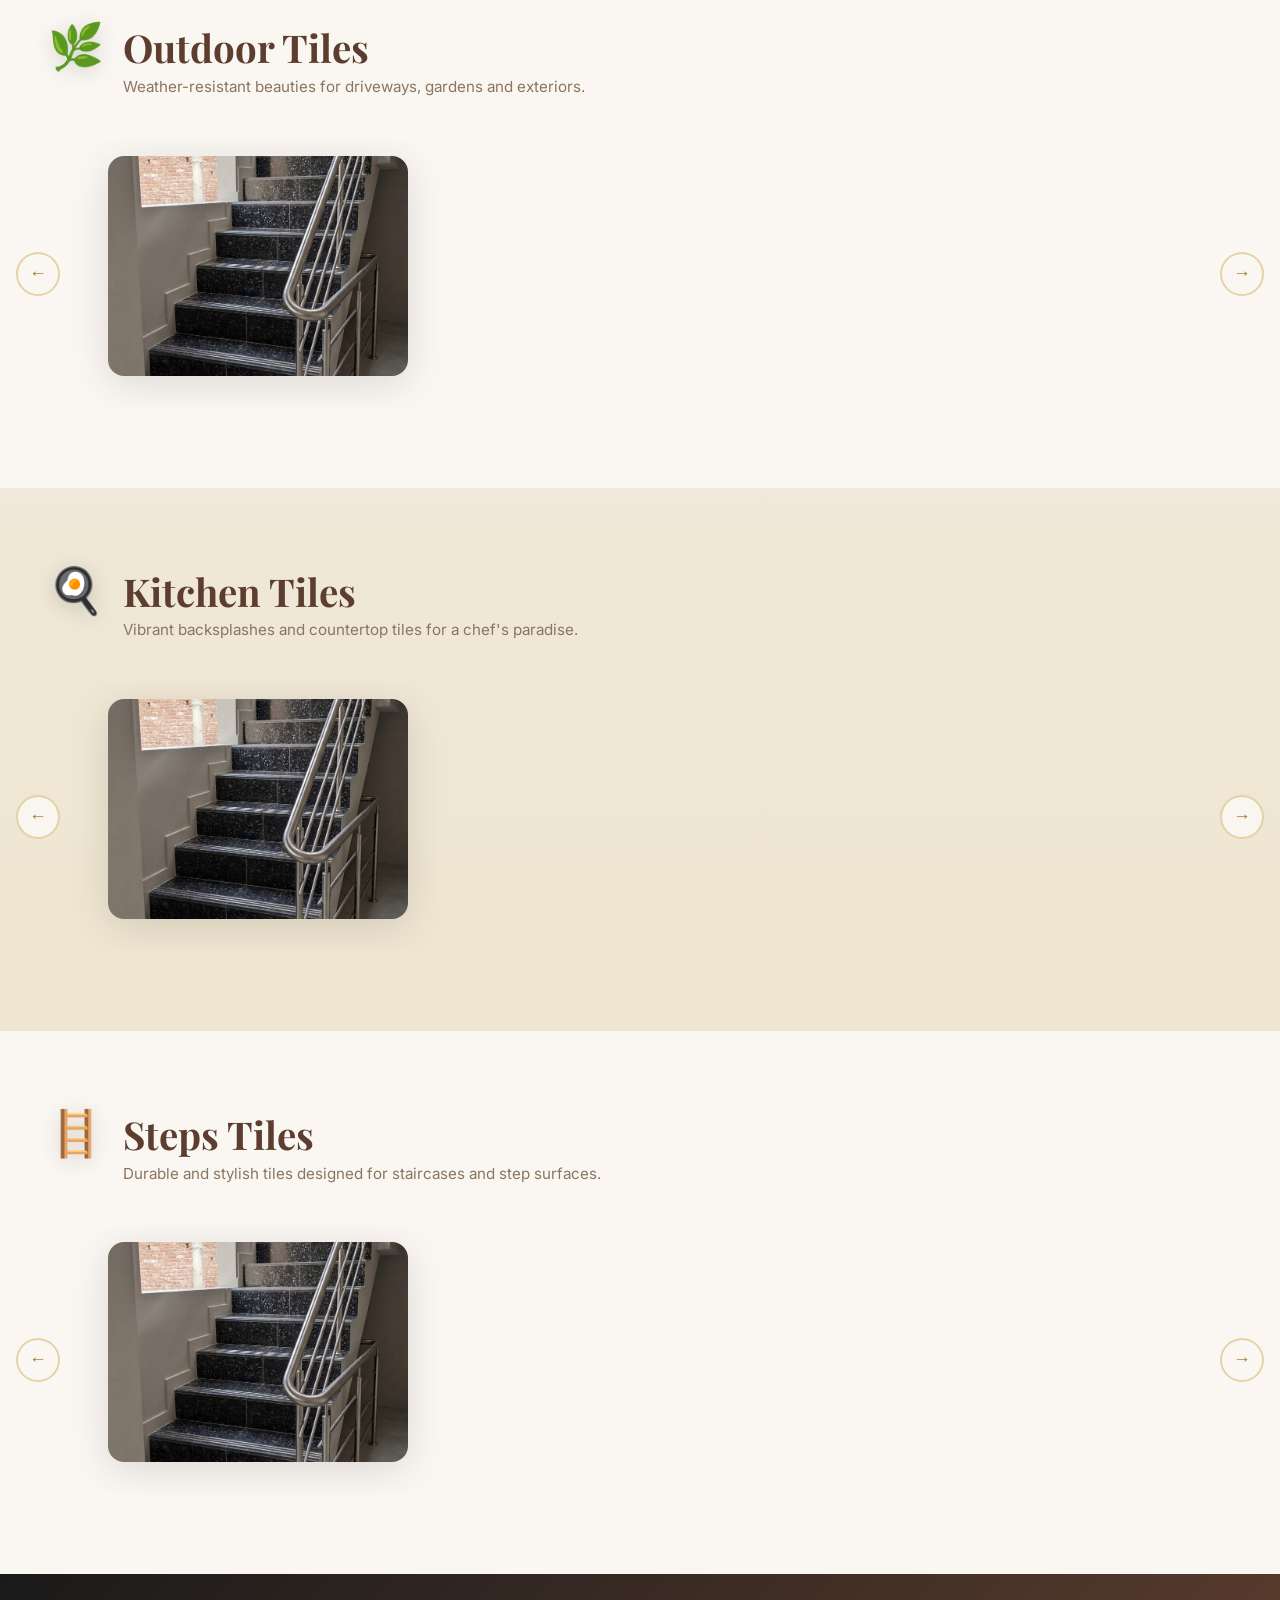
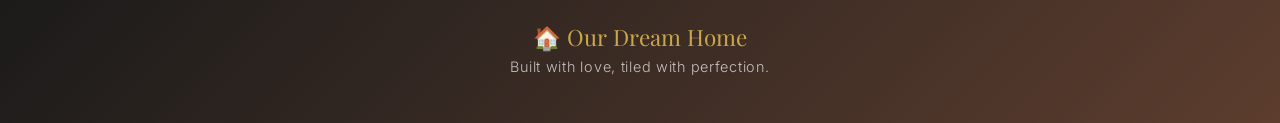
==== commit a650054b: "Fix: embed image list inline so it works locally without a server" ====
--- a/index.html
+++ b/index.html
@@ -166,6 +166,18 @@
     </div>
   </footer>
 
+  <!-- Image manifest — update this when you add new images -->
+  <script>
+  window.GALLERY_DATA = {
+    "surface":       ["image.png"],
+    "portioSurface": ["image.png"],
+    "bathroom":      ["image.png"],
+    "potioWall":     ["image.png"],
+    "outdoor":       ["image.png"],
+    "kitchen":       ["image.png"],
+    "steps":         ["image.png"]
+  };
+  </script>
   <script src="gallery.js"></script>
 </body>
 </html>
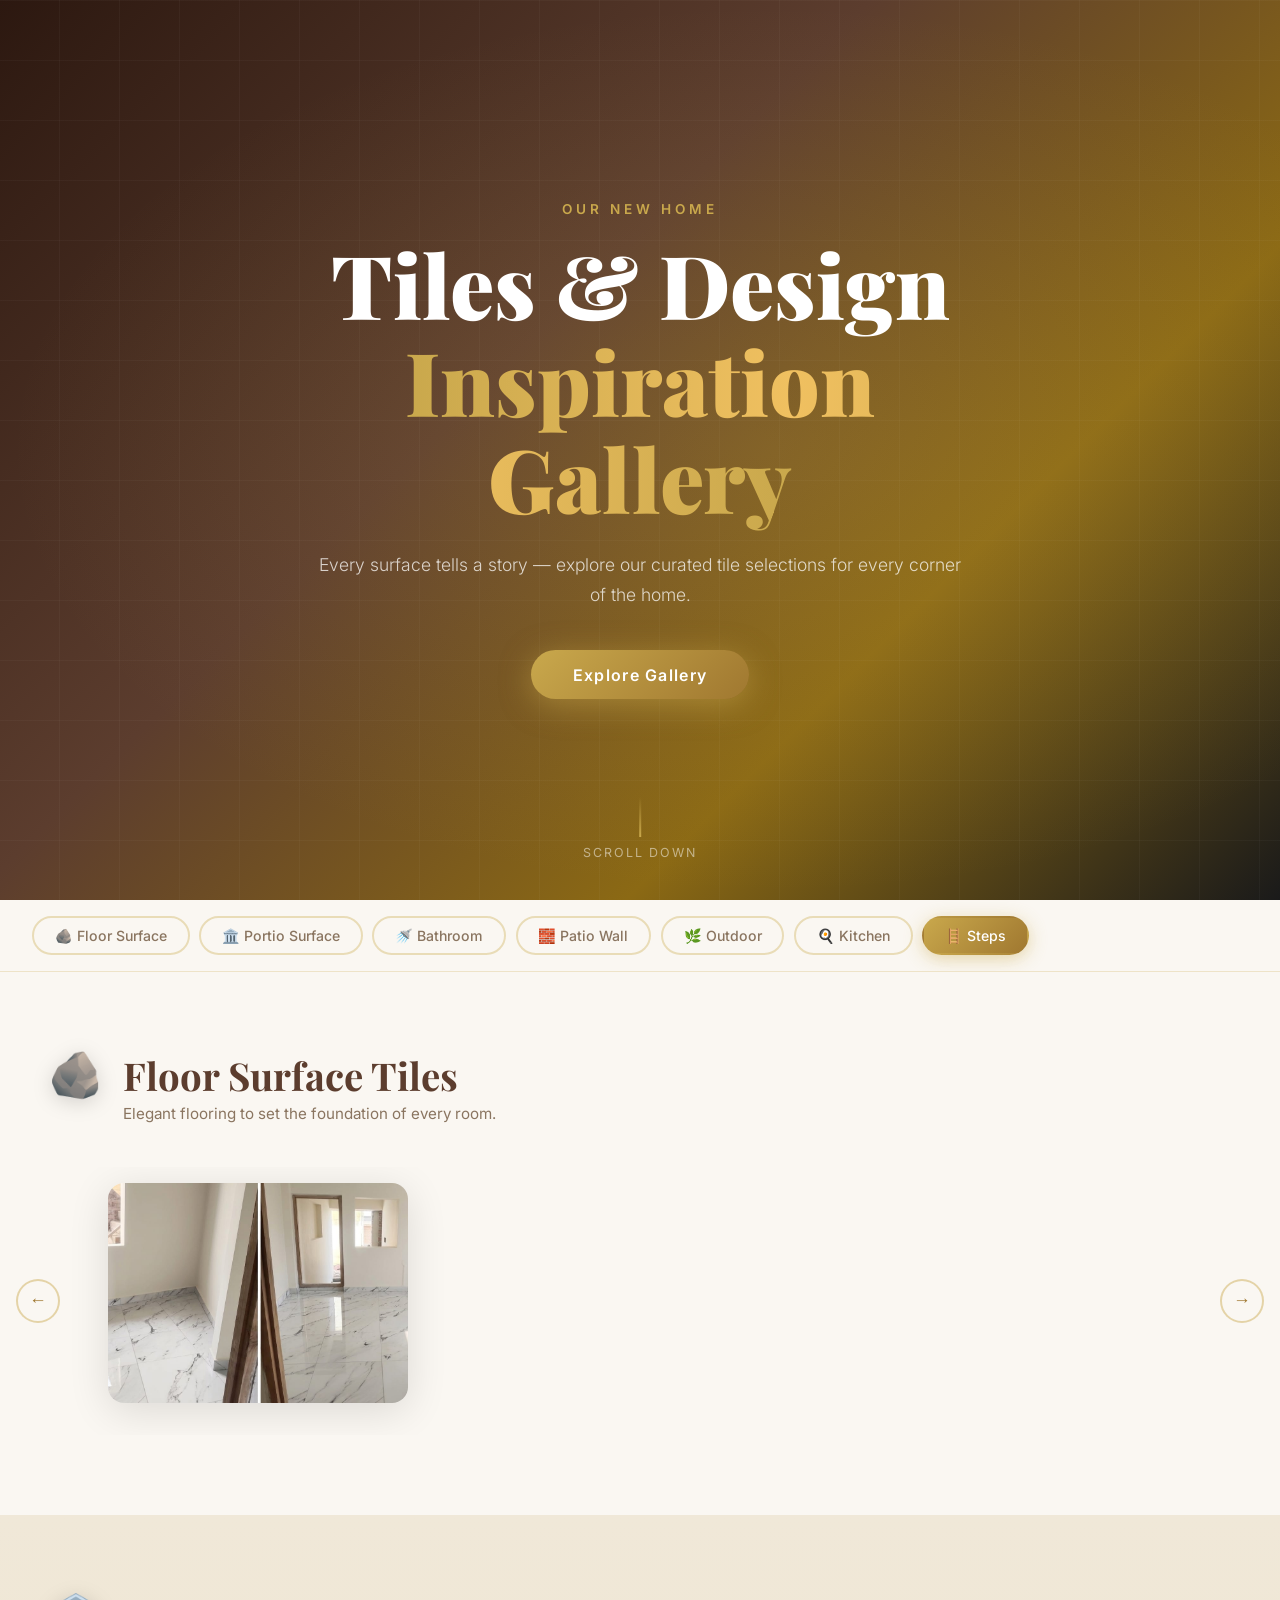
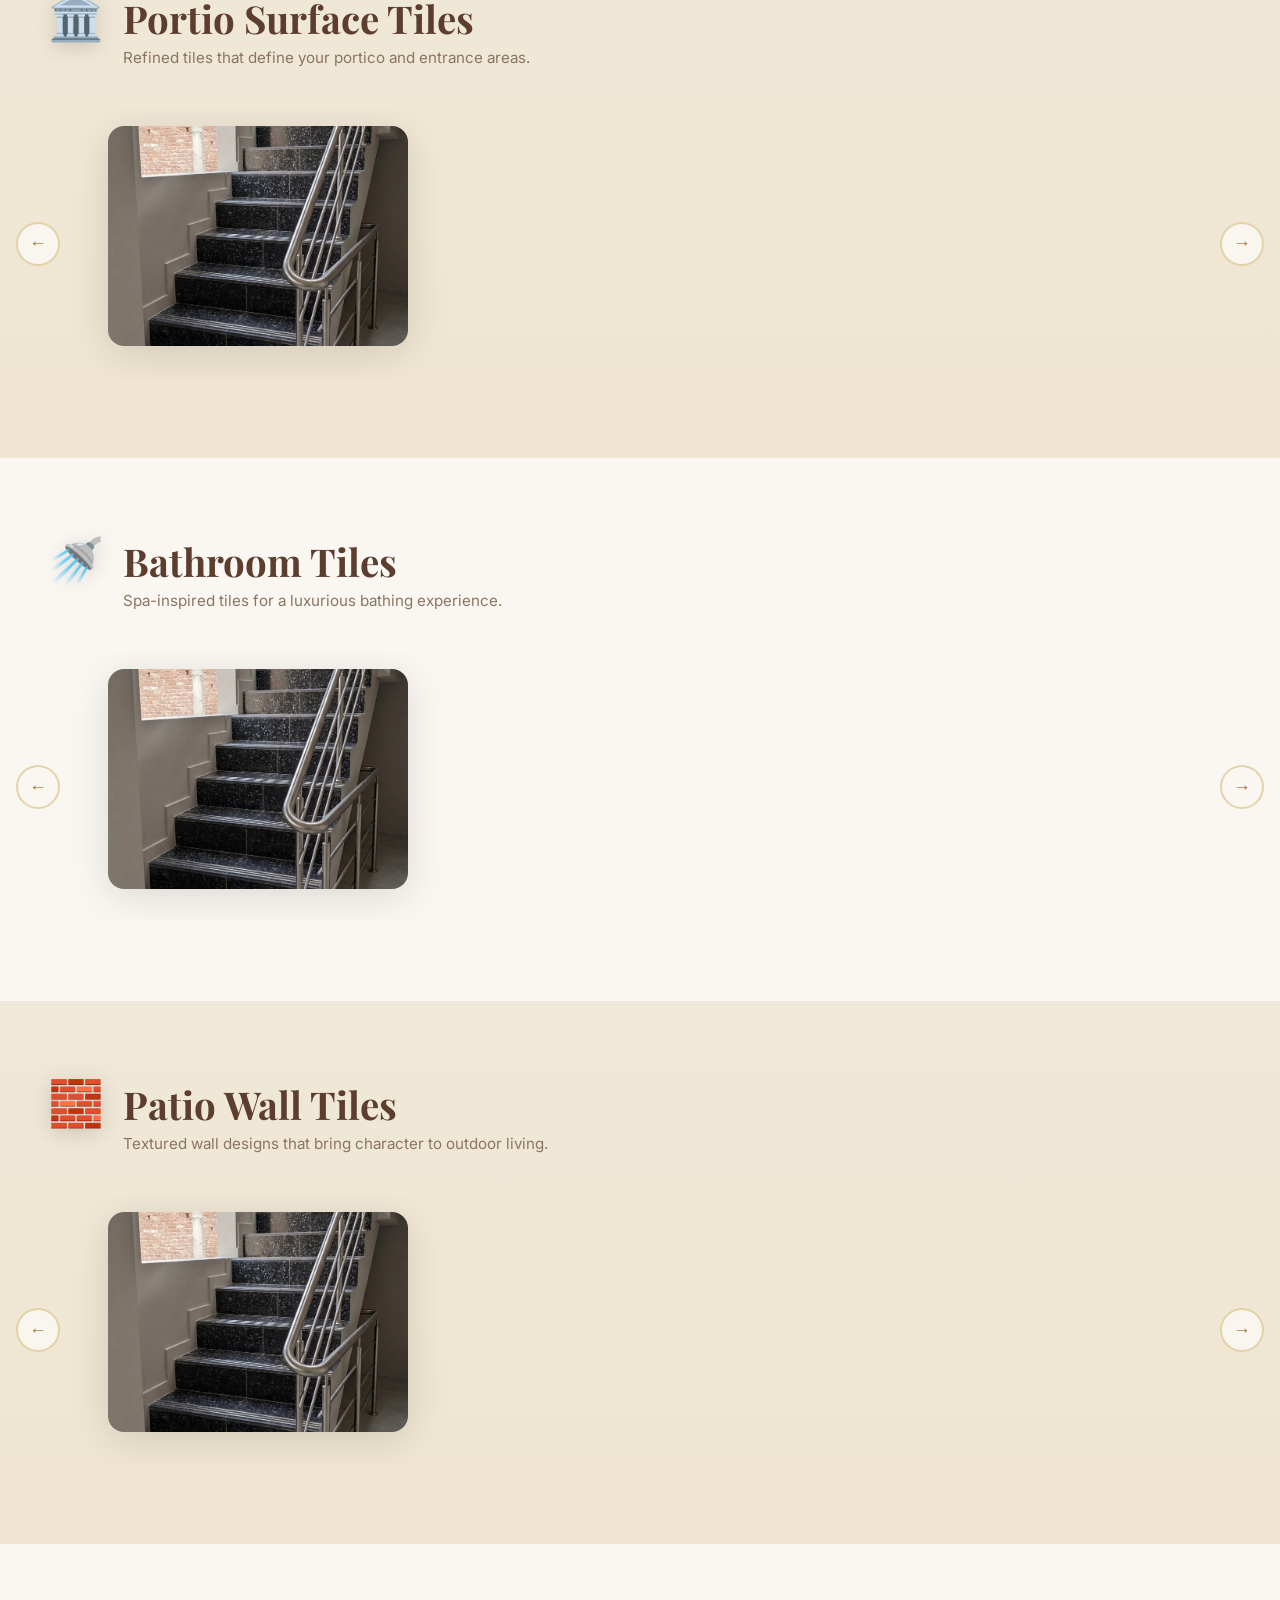
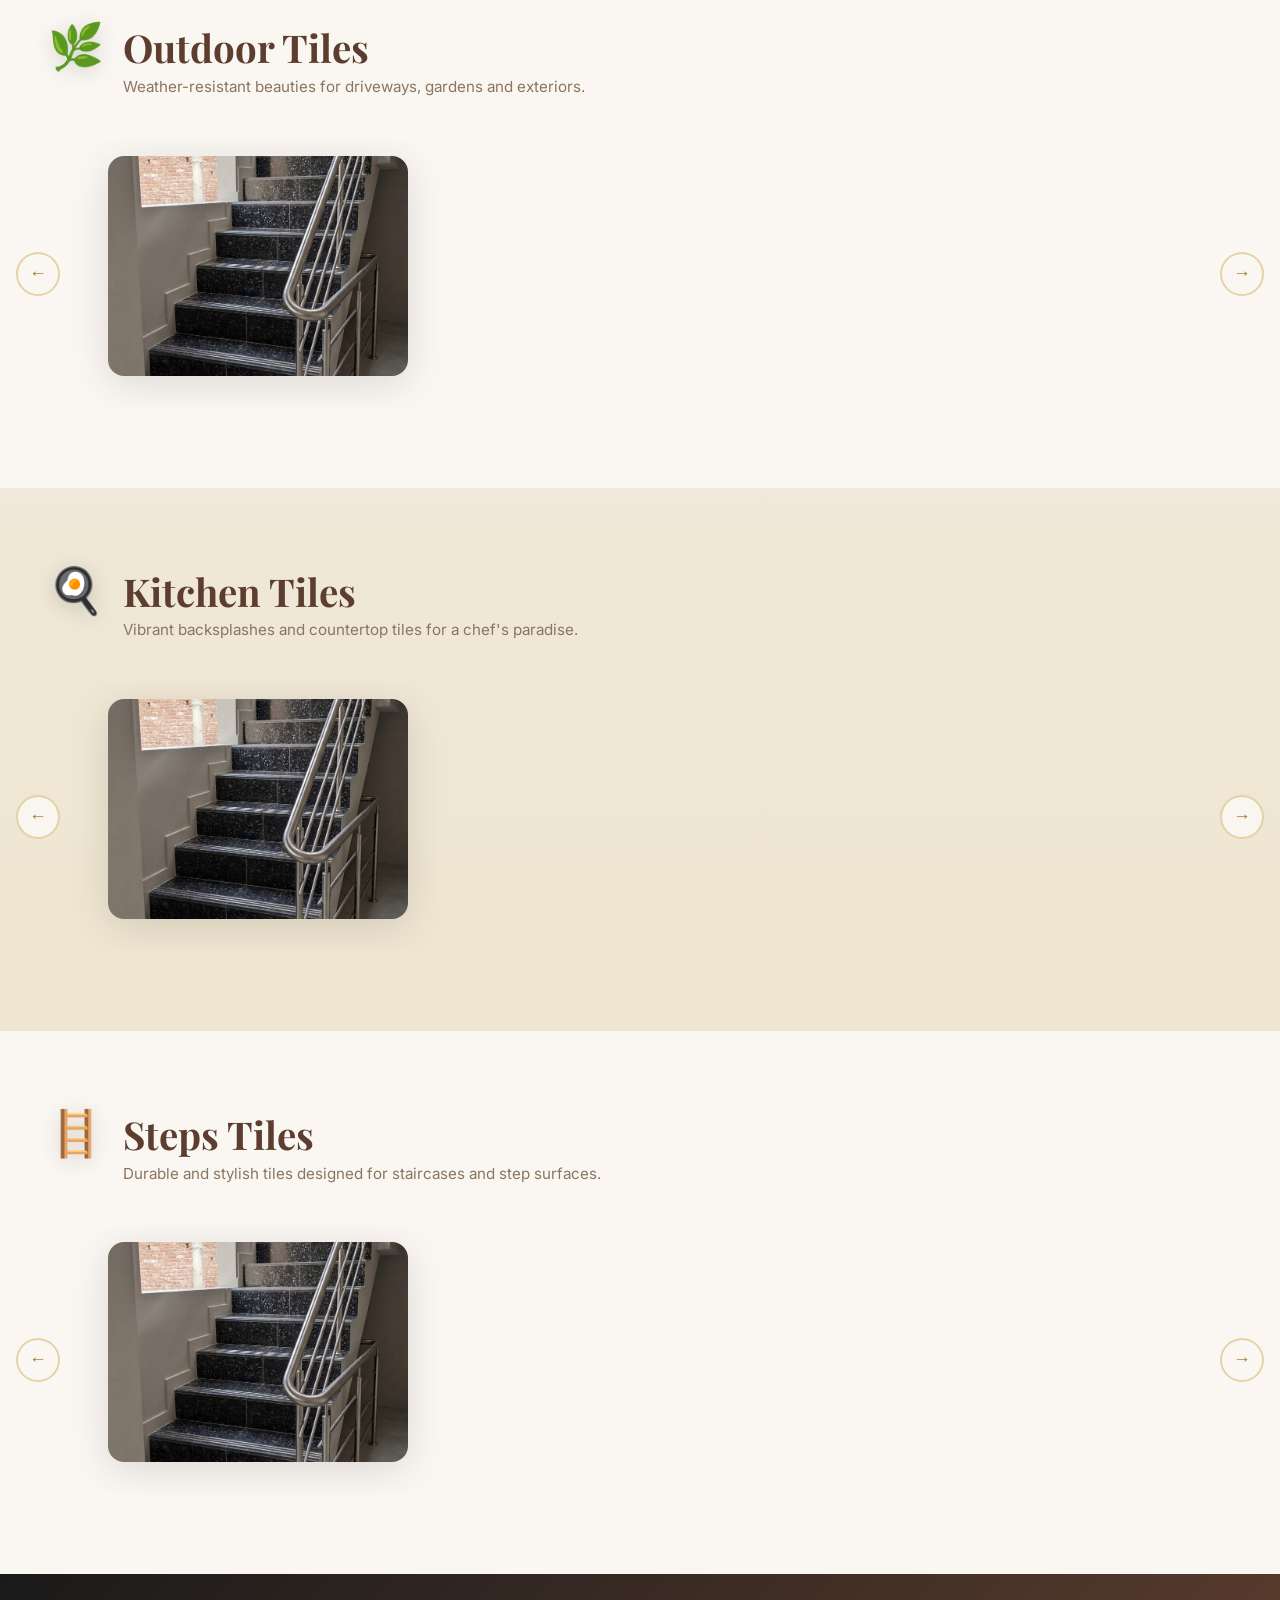
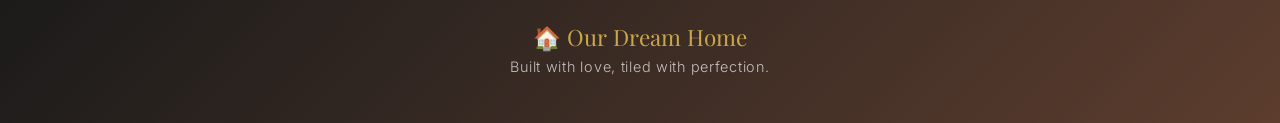
==== commit 9d54f05f: "Fix cache: bump gallery.js version, images are in git and GALLERY_DATA is inline" ====
--- a/index.html
+++ b/index.html
@@ -178,6 +178,6 @@
     "steps":         ["image.png"]
   };
   </script>
-  <script src="gallery.js"></script>
+  <script src="gallery.js?v=2"></script>
 </body>
 </html>
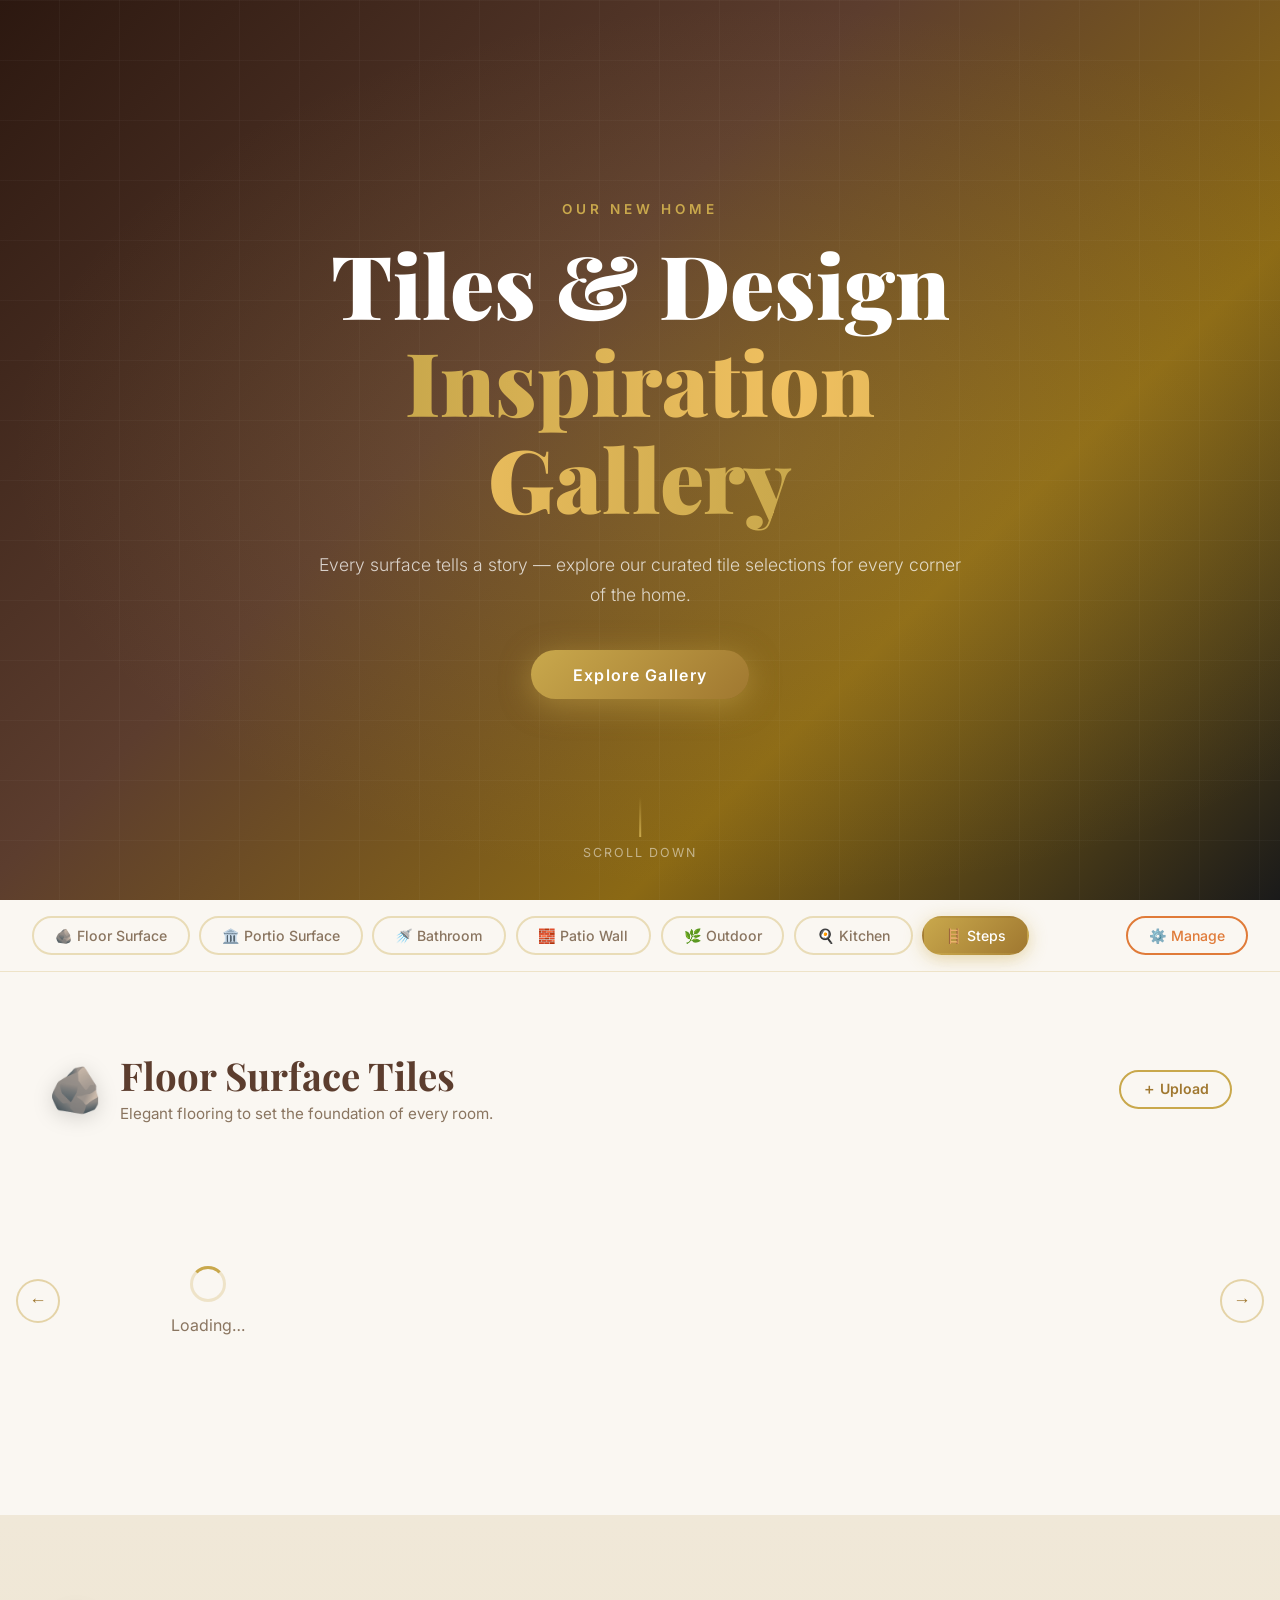
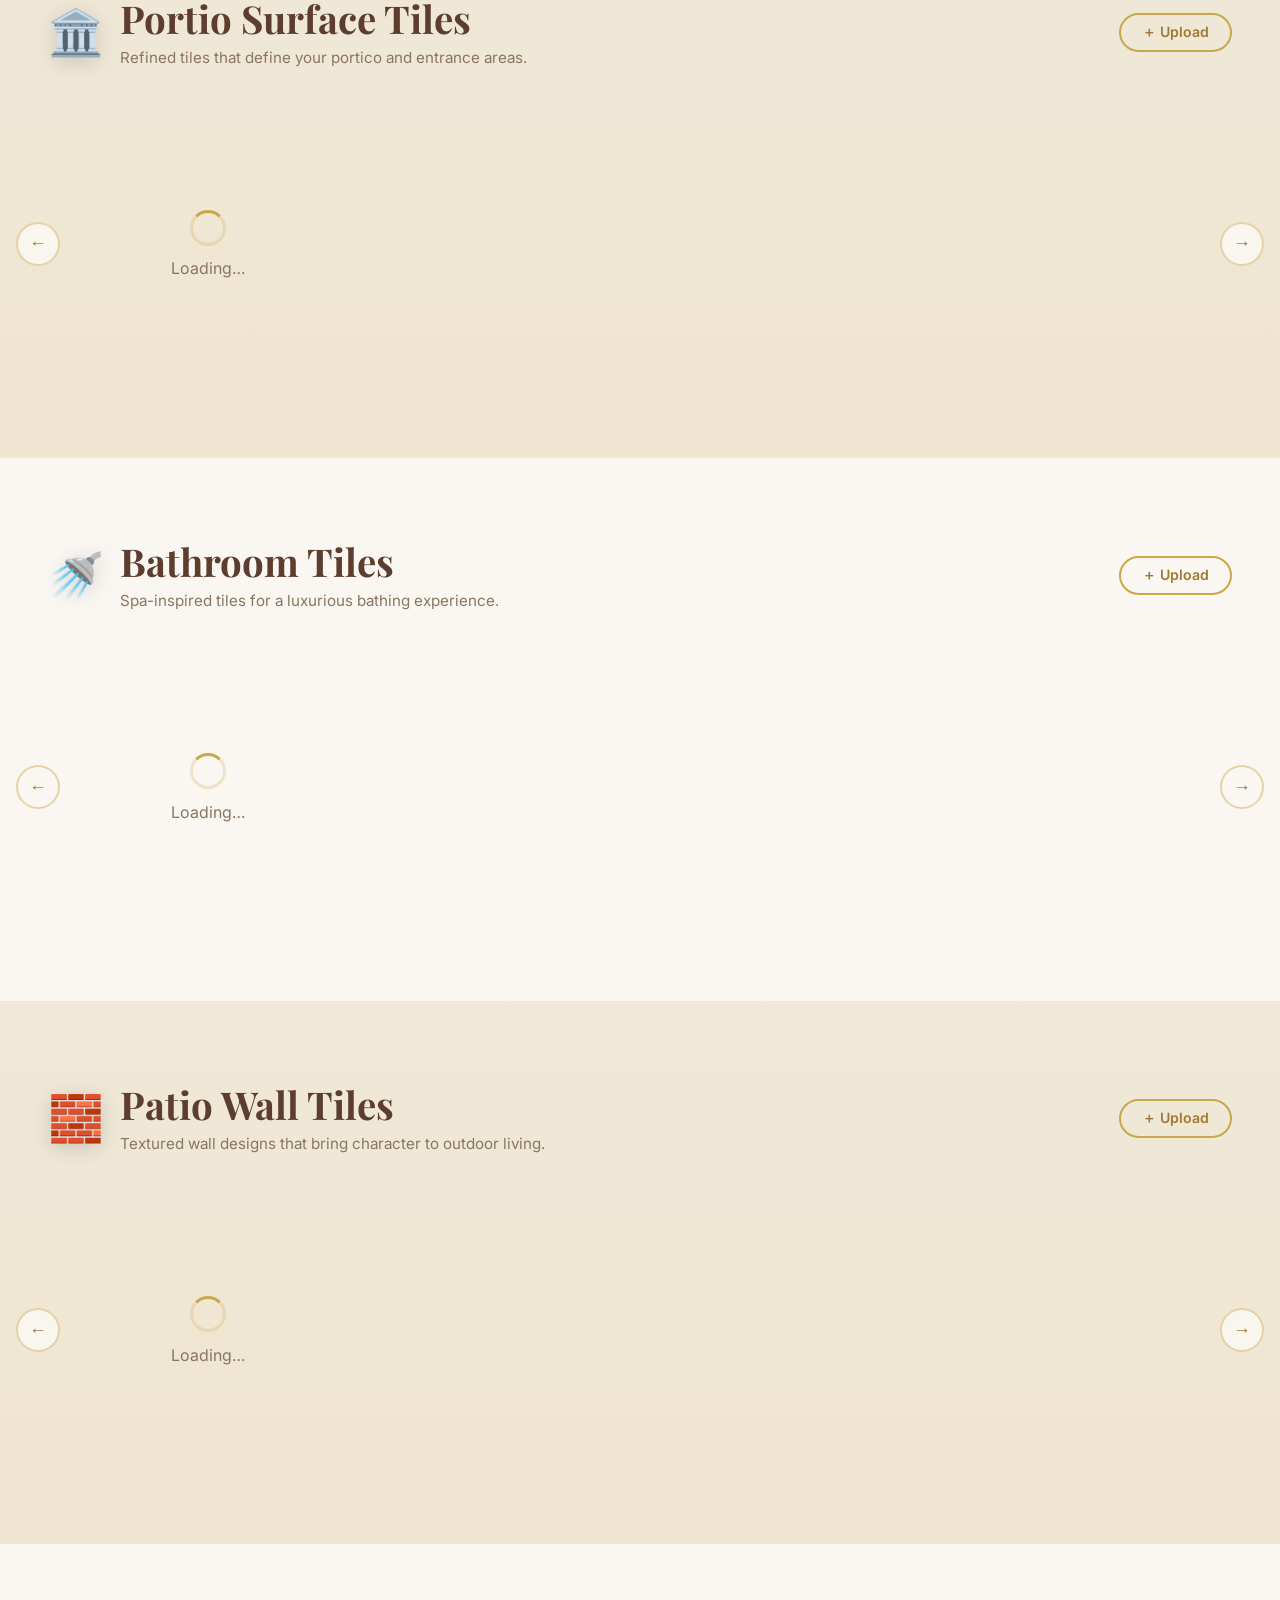
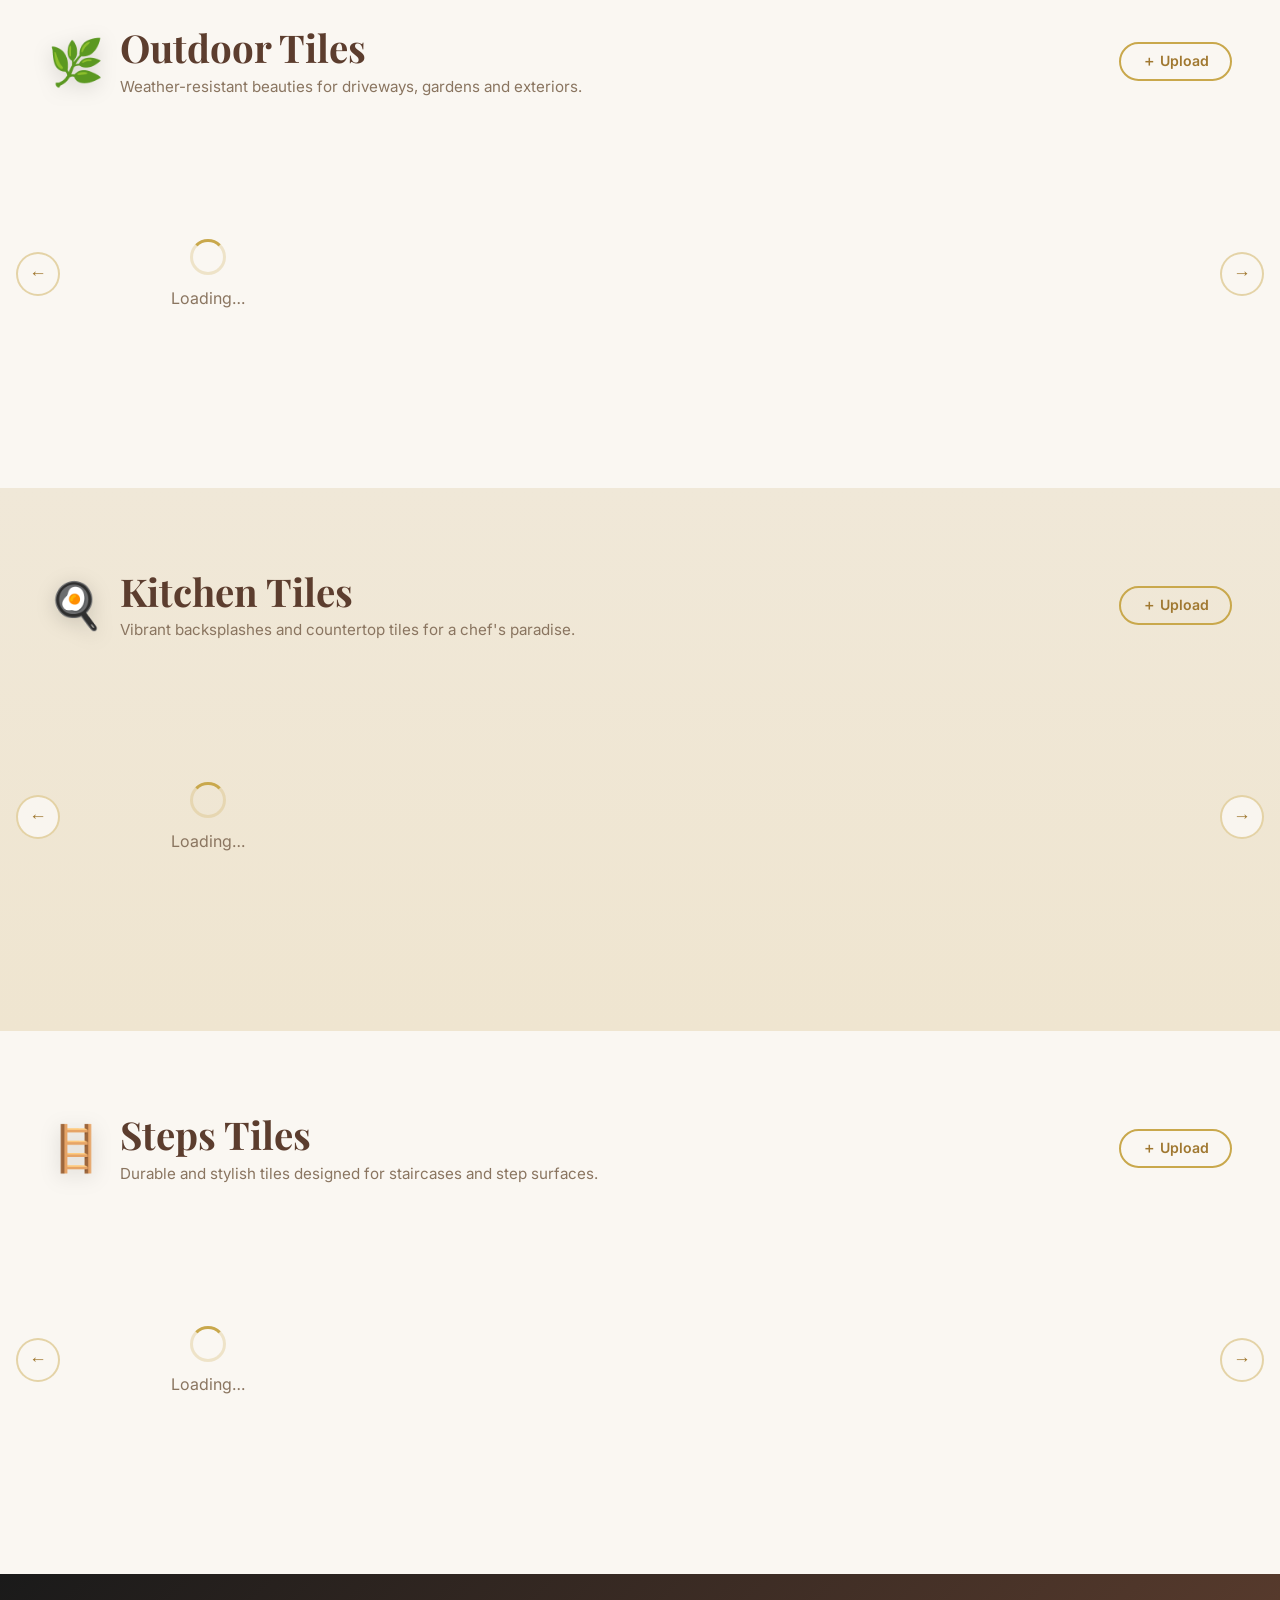
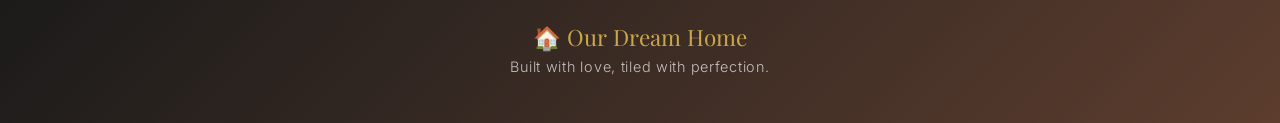
==== commit a8576be2: "Dynamic upload: GitHub API + token auth, live gallery from API, drag & drop upload" ====
--- a/index.html
+++ b/index.html
@@ -19,10 +19,7 @@
       <p class="hero-subtitle">Every surface tells a story — explore our curated tile selections for every corner of the home.</p>
       <a href="#gallery" class="hero-cta">Explore Gallery</a>
     </div>
-    <div class="hero-scroll-hint">
-      <span></span>
-      <p>Scroll down</p>
-    </div>
+    <div class="hero-scroll-hint"><span></span><p>Scroll down</p></div>
   </header>
 
   <!-- ===== NAV PILLS ===== -->
@@ -34,6 +31,7 @@
     <button class="pill" data-target="outdoor">🌿 Outdoor</button>
     <button class="pill" data-target="kitchen">🍳 Kitchen</button>
     <button class="pill" data-target="steps">🪜 Steps</button>
+    <button class="pill pill-admin" id="btn-admin" title="Admin upload panel">⚙️ Manage</button>
   </nav>
 
   <!-- ===== SECTIONS ===== -->
@@ -42,105 +40,91 @@
     <section class="gallery-section" id="section-surface">
       <div class="section-header">
         <div class="section-icon">🪨</div>
-        <div>
-          <h2>Floor Surface Tiles</h2>
-          <p>Elegant flooring to set the foundation of every room.</p>
-        </div>
-      </div>
-      <div class="scroll-track-wrapper">
-        <button class="arrow arrow-left" aria-label="Scroll left">&#8592;</button>
+        <div><h2>Floor Surface Tiles</h2><p>Elegant flooring to set the foundation of every room.</p></div>
+        <button class="upload-btn" data-section="surface" title="Upload images">＋ Upload</button>
+      </div>
+      <div class="scroll-track-wrapper">
+        <button class="arrow arrow-left">&#8592;</button>
         <div class="scroll-track" id="track-surface" data-folder="images/surface"></div>
-        <button class="arrow arrow-right" aria-label="Scroll right">&#8594;</button>
+        <button class="arrow arrow-right">&#8594;</button>
       </div>
     </section>
 
     <section class="gallery-section alt" id="section-portioSurface">
       <div class="section-header">
         <div class="section-icon">🏛️</div>
-        <div>
-          <h2>Portio Surface Tiles</h2>
-          <p>Refined tiles that define your portico and entrance areas.</p>
-        </div>
-      </div>
-      <div class="scroll-track-wrapper">
-        <button class="arrow arrow-left" aria-label="Scroll left">&#8592;</button>
+        <div><h2>Portio Surface Tiles</h2><p>Refined tiles that define your portico and entrance areas.</p></div>
+        <button class="upload-btn" data-section="portioSurface" title="Upload images">＋ Upload</button>
+      </div>
+      <div class="scroll-track-wrapper">
+        <button class="arrow arrow-left">&#8592;</button>
         <div class="scroll-track" id="track-portioSurface" data-folder="images/portioSurface"></div>
-        <button class="arrow arrow-right" aria-label="Scroll right">&#8594;</button>
+        <button class="arrow arrow-right">&#8594;</button>
       </div>
     </section>
 
     <section class="gallery-section" id="section-bathroom">
       <div class="section-header">
         <div class="section-icon">🚿</div>
-        <div>
-          <h2>Bathroom Tiles</h2>
-          <p>Spa-inspired tiles for a luxurious bathing experience.</p>
-        </div>
-      </div>
-      <div class="scroll-track-wrapper">
-        <button class="arrow arrow-left" aria-label="Scroll left">&#8592;</button>
+        <div><h2>Bathroom Tiles</h2><p>Spa-inspired tiles for a luxurious bathing experience.</p></div>
+        <button class="upload-btn" data-section="bathroom" title="Upload images">＋ Upload</button>
+      </div>
+      <div class="scroll-track-wrapper">
+        <button class="arrow arrow-left">&#8592;</button>
         <div class="scroll-track" id="track-bathroom" data-folder="images/bathroom"></div>
-        <button class="arrow arrow-right" aria-label="Scroll right">&#8594;</button>
+        <button class="arrow arrow-right">&#8594;</button>
       </div>
     </section>
 
     <section class="gallery-section alt" id="section-potioWall">
       <div class="section-header">
         <div class="section-icon">🧱</div>
-        <div>
-          <h2>Patio Wall Tiles</h2>
-          <p>Textured wall designs that bring character to outdoor living.</p>
-        </div>
-      </div>
-      <div class="scroll-track-wrapper">
-        <button class="arrow arrow-left" aria-label="Scroll left">&#8592;</button>
+        <div><h2>Patio Wall Tiles</h2><p>Textured wall designs that bring character to outdoor living.</p></div>
+        <button class="upload-btn" data-section="potioWall" title="Upload images">＋ Upload</button>
+      </div>
+      <div class="scroll-track-wrapper">
+        <button class="arrow arrow-left">&#8592;</button>
         <div class="scroll-track" id="track-potioWall" data-folder="images/potioWall"></div>
-        <button class="arrow arrow-right" aria-label="Scroll right">&#8594;</button>
+        <button class="arrow arrow-right">&#8594;</button>
       </div>
     </section>
 
     <section class="gallery-section" id="section-outdoor">
       <div class="section-header">
         <div class="section-icon">🌿</div>
-        <div>
-          <h2>Outdoor Tiles</h2>
-          <p>Weather-resistant beauties for driveways, gardens and exteriors.</p>
-        </div>
-      </div>
-      <div class="scroll-track-wrapper">
-        <button class="arrow arrow-left" aria-label="Scroll left">&#8592;</button>
+        <div><h2>Outdoor Tiles</h2><p>Weather-resistant beauties for driveways, gardens and exteriors.</p></div>
+        <button class="upload-btn" data-section="outdoor" title="Upload images">＋ Upload</button>
+      </div>
+      <div class="scroll-track-wrapper">
+        <button class="arrow arrow-left">&#8592;</button>
         <div class="scroll-track" id="track-outdoor" data-folder="images/outdoor"></div>
-        <button class="arrow arrow-right" aria-label="Scroll right">&#8594;</button>
+        <button class="arrow arrow-right">&#8594;</button>
       </div>
     </section>
 
     <section class="gallery-section alt" id="section-kitchen">
       <div class="section-header">
         <div class="section-icon">🍳</div>
-        <div>
-          <h2>Kitchen Tiles</h2>
-          <p>Vibrant backsplashes and countertop tiles for a chef's paradise.</p>
-        </div>
-      </div>
-      <div class="scroll-track-wrapper">
-        <button class="arrow arrow-left" aria-label="Scroll left">&#8592;</button>
+        <div><h2>Kitchen Tiles</h2><p>Vibrant backsplashes and countertop tiles for a chef's paradise.</p></div>
+        <button class="upload-btn" data-section="kitchen" title="Upload images">＋ Upload</button>
+      </div>
+      <div class="scroll-track-wrapper">
+        <button class="arrow arrow-left">&#8592;</button>
         <div class="scroll-track" id="track-kitchen" data-folder="images/kitchen"></div>
-        <button class="arrow arrow-right" aria-label="Scroll right">&#8594;</button>
+        <button class="arrow arrow-right">&#8594;</button>
       </div>
     </section>
 
     <section class="gallery-section" id="section-steps">
       <div class="section-header">
         <div class="section-icon">🪜</div>
-        <div>
-          <h2>Steps Tiles</h2>
-          <p>Durable and stylish tiles designed for staircases and step surfaces.</p>
-        </div>
-      </div>
-      <div class="scroll-track-wrapper">
-        <button class="arrow arrow-left" aria-label="Scroll left">&#8592;</button>
+        <div><h2>Steps Tiles</h2><p>Durable and stylish tiles designed for staircases and step surfaces.</p></div>
+        <button class="upload-btn" data-section="steps" title="Upload images">＋ Upload</button>
+      </div>
+      <div class="scroll-track-wrapper">
+        <button class="arrow arrow-left">&#8592;</button>
         <div class="scroll-track" id="track-steps" data-folder="images/steps"></div>
-        <button class="arrow arrow-right" aria-label="Scroll right">&#8594;</button>
+        <button class="arrow arrow-right">&#8594;</button>
       </div>
     </section>
 
@@ -158,6 +142,59 @@
   </div>
   <div class="lightbox-backdrop" id="lb-backdrop"></div>
 
+  <!-- ===== ADMIN PANEL ===== -->
+  <div class="admin-backdrop" id="admin-backdrop"></div>
+  <div class="admin-panel" id="admin-panel" role="dialog" aria-modal="true" aria-label="Admin settings">
+    <div class="admin-header">
+      <h2>⚙️ Upload Settings</h2>
+      <button class="admin-close" id="admin-close">&times;</button>
+    </div>
+    <div class="admin-body">
+      <p class="admin-info">
+        Enter your <strong>GitHub Personal Access Token</strong> to enable image uploads directly from this page.<br/>
+        The token is stored only in your browser (localStorage) — never sent anywhere except GitHub API.
+      </p>
+      <div class="admin-steps">
+        <p>📋 <strong>How to get a token:</strong></p>
+        <ol>
+          <li>Go to <a href="https://github.com/settings/tokens/new" target="_blank">github.com/settings/tokens/new</a></li>
+          <li>Note: <code>home gallery token</code></li>
+          <li>Expiration: choose any</li>
+          <li>Scope: tick <strong>repo</strong> (full control)</li>
+          <li>Click <strong>Generate token</strong> and copy it</li>
+        </ol>
+      </div>
+      <label class="admin-label" for="gh-token">GitHub Token</label>
+      <div class="token-row">
+        <input type="password" id="gh-token" class="admin-input" placeholder="ghp_xxxxxxxxxxxxxxxxxxxx" autocomplete="off" />
+        <button class="token-toggle" id="token-toggle" title="Show/hide">👁</button>
+      </div>
+      <div class="admin-actions">
+        <button class="btn-save" id="btn-save-token">💾 Save Token</button>
+        <button class="btn-clear" id="btn-clear-token">🗑 Clear</button>
+      </div>
+      <p class="token-status" id="token-status"></p>
+    </div>
+  </div>
+
+  <!-- ===== UPLOAD MODAL ===== -->
+  <div class="upload-backdrop" id="upload-backdrop"></div>
+  <div class="upload-modal" id="upload-modal" role="dialog" aria-modal="true">
+    <div class="upload-modal-header">
+      <h3 id="upload-modal-title">Upload Images</h3>
+      <button class="upload-modal-close" id="upload-modal-close">&times;</button>
+    </div>
+    <div class="upload-modal-body">
+      <div class="drop-zone" id="drop-zone">
+        <div class="drop-icon">📁</div>
+        <p>Drag &amp; drop images here<br/><span>or click to browse</span></p>
+        <input type="file" id="file-input" accept="image/*" multiple hidden />
+      </div>
+      <div class="upload-queue" id="upload-queue"></div>
+      <button class="btn-upload-all" id="btn-upload-all" disabled>⬆️ Upload All</button>
+    </div>
+  </div>
+
   <!-- ===== FOOTER ===== -->
   <footer class="site-footer">
     <div class="footer-inner">
@@ -166,18 +203,6 @@
     </div>
   </footer>
 
-  <!-- Image manifest — update this when you add new images -->
-  <script>
-  window.GALLERY_DATA = {
-    "surface":       ["image.png"],
-    "portioSurface": ["image.png"],
-    "bathroom":      ["image.png"],
-    "potioWall":     ["image.png"],
-    "outdoor":       ["image.png"],
-    "kitchen":       ["image.png"],
-    "steps":         ["image.png"]
-  };
-  </script>
-  <script src="gallery.js?v=2"></script>
+  <script src="gallery.js?v=3"></script>
 </body>
 </html>
--- a/style.css
+++ b/style.css
@@ -503,3 +503,370 @@
   .arrow-right    { margin-right: .4rem; }
   .hero-cta       { padding: .75rem 1.8rem; font-size: .9rem; }
 }
+
+/* =============================================
+   SECTION HEADER — upload button alignment
+   ============================================= */
+.section-header {
+  align-items: center;
+  flex-wrap: wrap;
+  gap: 1rem;
+}
+.upload-btn {
+  margin-left: auto;
+  flex-shrink: 0;
+  padding: .5rem 1.3rem;
+  border-radius: 50px;
+  border: 2px solid var(--gold);
+  background: transparent;
+  color: var(--gold-dk);
+  font-size: .88rem;
+  font-weight: 600;
+  cursor: pointer;
+  transition: all var(--trans);
+  font-family: 'Inter', sans-serif;
+  white-space: nowrap;
+}
+.upload-btn:hover {
+  background: linear-gradient(135deg, var(--gold), var(--gold-dk));
+  color: var(--white);
+  box-shadow: 0 4px 18px rgba(201,168,76,.45);
+}
+
+/* Manage pill */
+.pill-admin {
+  margin-left: auto;
+  border-color: rgba(201,168,76,.5);
+}
+.pill-warn {
+  border-color: #e07b39 !important;
+  color: #e07b39 !important;
+  animation: warnPulse 2s ease-in-out infinite;
+}
+@keyframes warnPulse {
+  0%,100% { box-shadow: none; }
+  50%      { box-shadow: 0 0 12px rgba(224,123,57,.5); }
+}
+
+/* =============================================
+   LOADING STATE
+   ============================================= */
+.loading-state {
+  display: flex;
+  flex-direction: column;
+  align-items: center;
+  justify-content: center;
+  gap: .8rem;
+  padding: 3rem 2rem;
+  min-width: 200px;
+  color: var(--muted);
+}
+.spinner {
+  width: 36px;
+  height: 36px;
+  border: 3px solid rgba(201,168,76,.25);
+  border-top-color: var(--gold);
+  border-radius: 50%;
+  animation: spin .7s linear infinite;
+}
+@keyframes spin { to { transform: rotate(360deg); } }
+
+/* =============================================
+   ADMIN PANEL
+   ============================================= */
+.admin-backdrop {
+  position: fixed;
+  inset: 0;
+  background: rgba(10,8,5,.7);
+  z-index: 1100;
+  opacity: 0;
+  pointer-events: none;
+  transition: opacity .3s ease;
+  backdrop-filter: blur(6px);
+}
+.admin-backdrop.open { opacity: 1; pointer-events: all; }
+
+.admin-panel {
+  position: fixed;
+  top: 50%;
+  left: 50%;
+  transform: translate(-50%, -48%) scale(.96);
+  z-index: 1200;
+  background: var(--white);
+  border-radius: 20px;
+  width: min(520px, 92vw);
+  box-shadow: 0 30px 80px rgba(0,0,0,.35);
+  opacity: 0;
+  pointer-events: none;
+  transition: all .3s ease;
+}
+.admin-panel.open {
+  opacity: 1;
+  pointer-events: all;
+  transform: translate(-50%, -50%) scale(1);
+}
+
+.admin-header {
+  display: flex;
+  align-items: center;
+  justify-content: space-between;
+  padding: 1.4rem 1.6rem 1rem;
+  border-bottom: 1px solid var(--warm);
+}
+.admin-header h2 {
+  font-family: 'Playfair Display', serif;
+  font-size: 1.3rem;
+  color: var(--brown);
+}
+.admin-close {
+  width: 34px; height: 34px;
+  border-radius: 50%;
+  border: none;
+  background: var(--warm);
+  font-size: 1.2rem;
+  cursor: pointer;
+  color: var(--muted);
+  display: flex; align-items: center; justify-content: center;
+  transition: background var(--trans);
+}
+.admin-close:hover { background: #e0d4c0; }
+
+.admin-body { padding: 1.4rem 1.6rem 1.8rem; }
+
+.admin-info {
+  font-size: .9rem;
+  color: var(--muted);
+  line-height: 1.7;
+  margin-bottom: 1.2rem;
+}
+
+.admin-steps {
+  background: var(--warm);
+  border-radius: 12px;
+  padding: 1rem 1.2rem;
+  margin-bottom: 1.4rem;
+  font-size: .88rem;
+  line-height: 1.7;
+}
+.admin-steps ol { margin: .5rem 0 0 1.2rem; }
+.admin-steps a  { color: var(--gold-dk); }
+.admin-steps code {
+  background: rgba(0,0,0,.07);
+  padding: .1em .4em;
+  border-radius: 4px;
+  font-size: .85em;
+}
+
+.admin-label {
+  display: block;
+  font-size: .85rem;
+  font-weight: 600;
+  color: var(--brown);
+  margin-bottom: .5rem;
+}
+
+.token-row {
+  display: flex;
+  gap: .5rem;
+  margin-bottom: 1rem;
+}
+.admin-input {
+  flex: 1;
+  padding: .7rem 1rem;
+  border: 2px solid rgba(201,168,76,.3);
+  border-radius: 10px;
+  font-size: .92rem;
+  font-family: 'Inter', sans-serif;
+  outline: none;
+  transition: border-color var(--trans);
+  background: var(--cream);
+}
+.admin-input:focus { border-color: var(--gold); }
+
+.token-toggle {
+  width: 44px;
+  border: 2px solid rgba(201,168,76,.3);
+  border-radius: 10px;
+  background: var(--cream);
+  cursor: pointer;
+  font-size: 1.1rem;
+  transition: border-color var(--trans);
+}
+.token-toggle:hover { border-color: var(--gold); }
+
+.admin-actions { display: flex; gap: .8rem; margin-bottom: .8rem; }
+
+.btn-save {
+  flex: 1;
+  padding: .7rem;
+  border-radius: 10px;
+  border: none;
+  background: linear-gradient(135deg, var(--gold), var(--gold-dk));
+  color: var(--white);
+  font-weight: 600;
+  font-size: .92rem;
+  cursor: pointer;
+  transition: opacity var(--trans);
+}
+.btn-save:hover { opacity: .88; }
+
+.btn-clear {
+  padding: .7rem 1.2rem;
+  border-radius: 10px;
+  border: 2px solid #ddd;
+  background: transparent;
+  color: var(--muted);
+  font-size: .9rem;
+  cursor: pointer;
+  transition: all var(--trans);
+}
+.btn-clear:hover { border-color: #c00; color: #c00; }
+
+.token-status { font-size: .88rem; font-weight: 500; }
+.token-status.ok   { color: #2a9d5c; }
+.token-status.warn { color: #e07b39; }
+.token-status.err  { color: #c0392b; }
+
+/* =============================================
+   UPLOAD MODAL
+   ============================================= */
+.upload-backdrop {
+  position: fixed;
+  inset: 0;
+  background: rgba(10,8,5,.7);
+  z-index: 1100;
+  opacity: 0;
+  pointer-events: none;
+  transition: opacity .3s ease;
+  backdrop-filter: blur(6px);
+}
+.upload-backdrop.open { opacity: 1; pointer-events: all; }
+
+.upload-modal {
+  position: fixed;
+  top: 50%;
+  left: 50%;
+  transform: translate(-50%, -48%) scale(.96);
+  z-index: 1200;
+  background: var(--white);
+  border-radius: 20px;
+  width: min(560px, 94vw);
+  max-height: 90vh;
+  overflow-y: auto;
+  box-shadow: 0 30px 80px rgba(0,0,0,.35);
+  opacity: 0;
+  pointer-events: none;
+  transition: all .3s ease;
+}
+.upload-modal.open {
+  opacity: 1;
+  pointer-events: all;
+  transform: translate(-50%, -50%) scale(1);
+}
+
+.upload-modal-header {
+  display: flex;
+  align-items: center;
+  justify-content: space-between;
+  padding: 1.4rem 1.6rem 1rem;
+  border-bottom: 1px solid var(--warm);
+  position: sticky;
+  top: 0;
+  background: var(--white);
+  z-index: 1;
+}
+.upload-modal-header h3 {
+  font-family: 'Playfair Display', serif;
+  font-size: 1.2rem;
+  color: var(--brown);
+}
+.upload-modal-close {
+  width: 34px; height: 34px;
+  border-radius: 50%;
+  border: none;
+  background: var(--warm);
+  font-size: 1.2rem;
+  cursor: pointer;
+  color: var(--muted);
+  display: flex; align-items: center; justify-content: center;
+}
+.upload-modal-close:hover { background: #e0d4c0; }
+
+.upload-modal-body { padding: 1.4rem 1.6rem 1.8rem; }
+
+/* Drop zone */
+.drop-zone {
+  border: 2.5px dashed rgba(201,168,76,.5);
+  border-radius: 14px;
+  padding: 2.5rem 1rem;
+  text-align: center;
+  cursor: pointer;
+  transition: all var(--trans);
+  background: var(--cream);
+  margin-bottom: 1.2rem;
+}
+.drop-zone:hover,
+.drop-zone.drag-over {
+  border-color: var(--gold);
+  background: rgba(201,168,76,.08);
+}
+.drop-icon { font-size: 2.5rem; margin-bottom: .5rem; }
+.drop-zone p { font-size: .95rem; color: var(--muted); line-height: 1.6; }
+.drop-zone span { font-size: .85rem; text-decoration: underline; }
+
+/* Queue */
+.upload-queue { display: flex; flex-direction: column; gap: .6rem; margin-bottom: 1.2rem; }
+
+.queue-row {
+  display: flex;
+  align-items: center;
+  gap: .8rem;
+  padding: .6rem .8rem;
+  background: var(--cream);
+  border-radius: 10px;
+  border: 1px solid var(--warm);
+}
+.queue-thumb {
+  width: 46px;
+  height: 46px;
+  object-fit: cover;
+  border-radius: 8px;
+  flex-shrink: 0;
+}
+.queue-name {
+  flex: 1;
+  font-size: .88rem;
+  white-space: nowrap;
+  overflow: hidden;
+  text-overflow: ellipsis;
+}
+.queue-size { font-size: .8rem; color: var(--muted); flex-shrink: 0; }
+.queue-status { font-size: 1rem; flex-shrink: 0; width: 22px; text-align: center; }
+.queue-remove {
+  width: 26px; height: 26px;
+  border-radius: 50%;
+  border: none;
+  background: #f0e0dc;
+  color: #c0392b;
+  font-size: .8rem;
+  cursor: pointer;
+  flex-shrink: 0;
+  display: flex; align-items: center; justify-content: center;
+}
+.queue-remove:hover { background: #f5c6c0; }
+
+.btn-upload-all {
+  width: 100%;
+  padding: .85rem;
+  border-radius: 12px;
+  border: none;
+  background: linear-gradient(135deg, var(--gold), var(--gold-dk));
+  color: var(--white);
+  font-size: 1rem;
+  font-weight: 600;
+  cursor: pointer;
+  transition: opacity var(--trans);
+  font-family: 'Inter', sans-serif;
+}
+.btn-upload-all:disabled { opacity: .45; cursor: not-allowed; }
+.btn-upload-all:not(:disabled):hover { opacity: .88; }
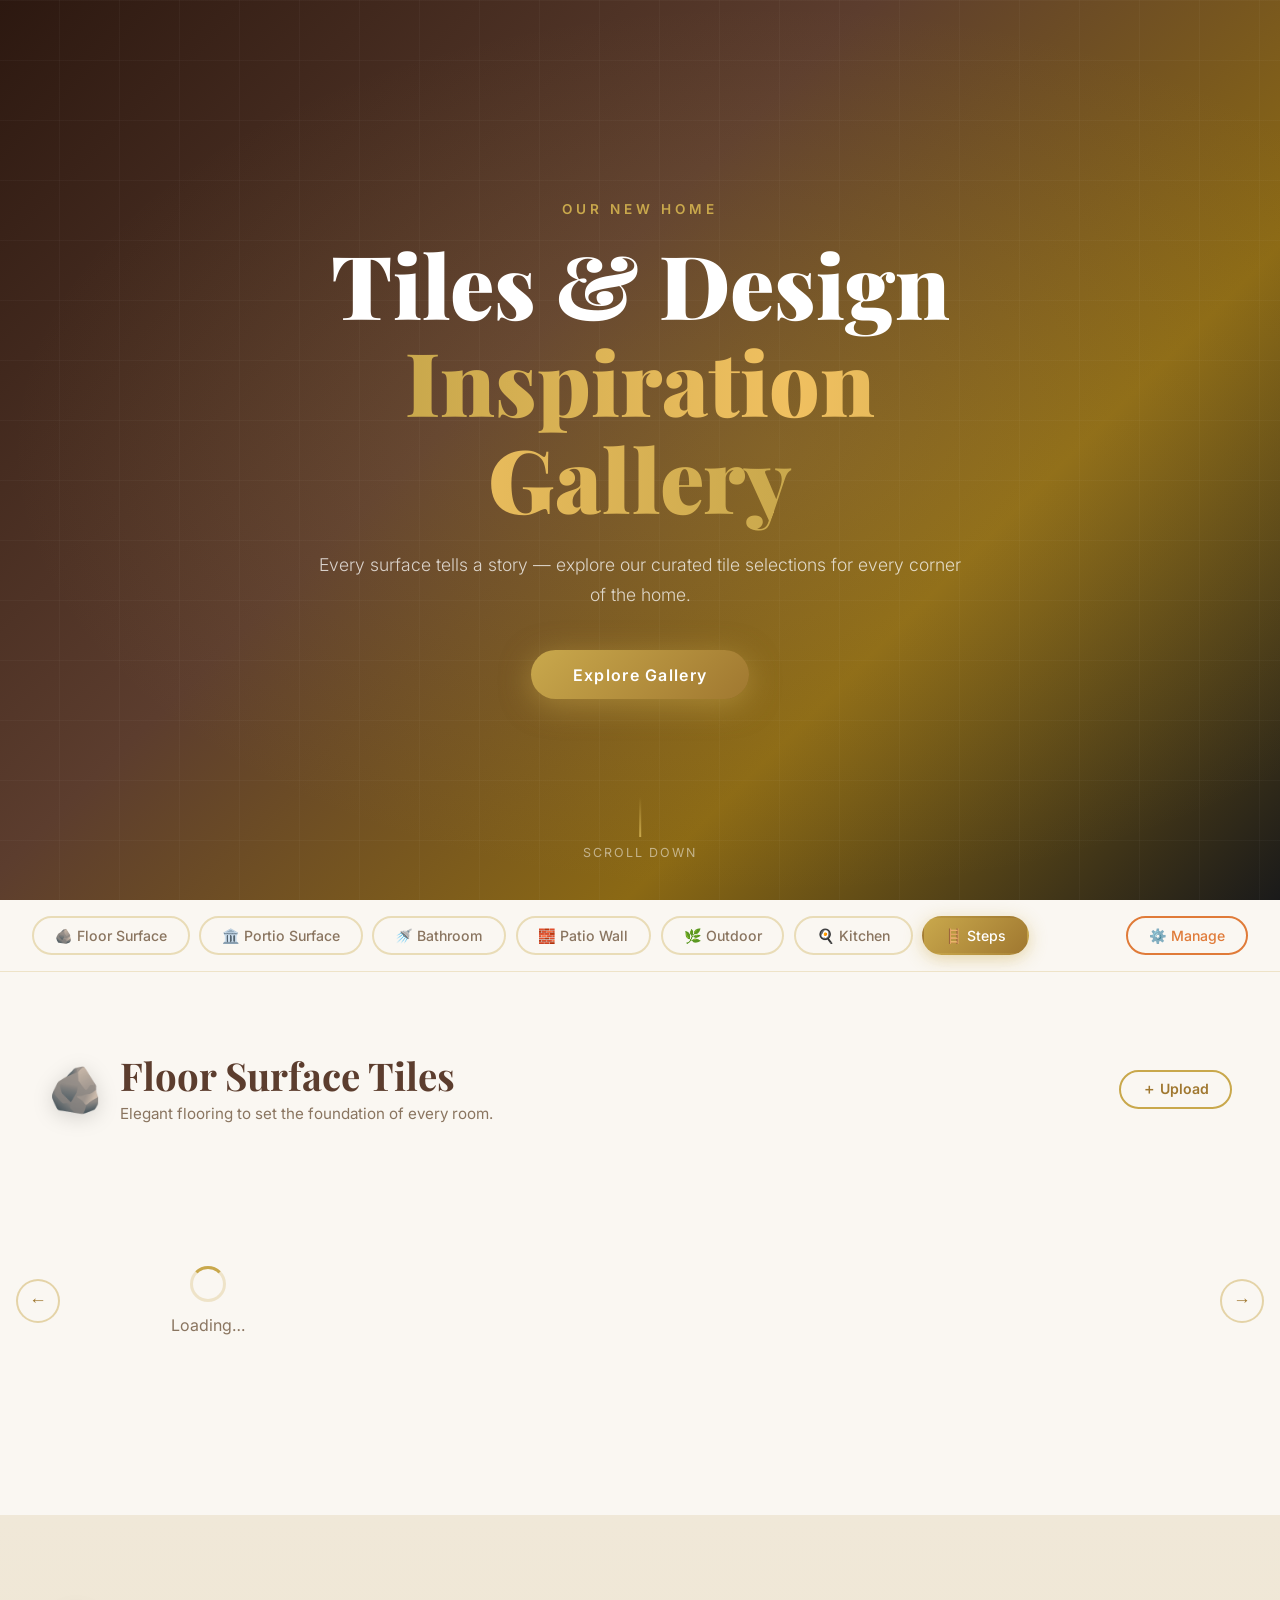
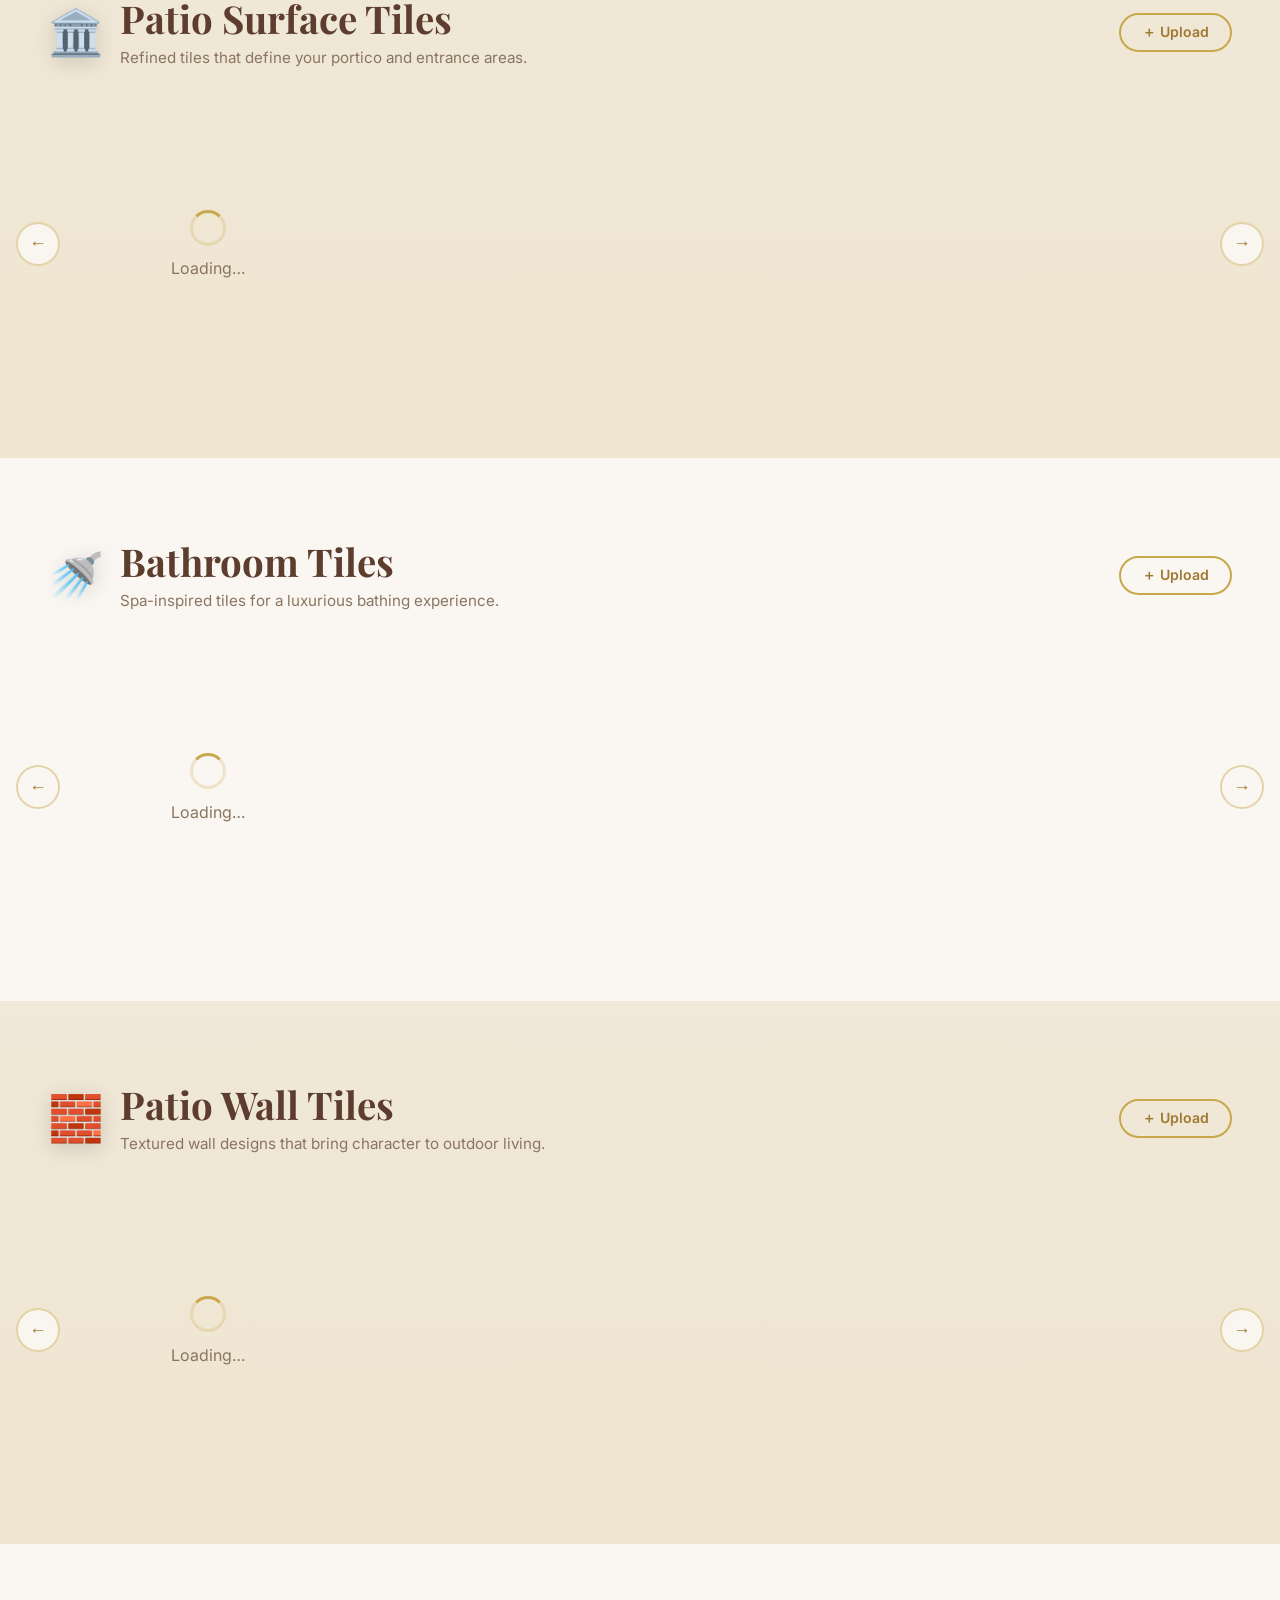
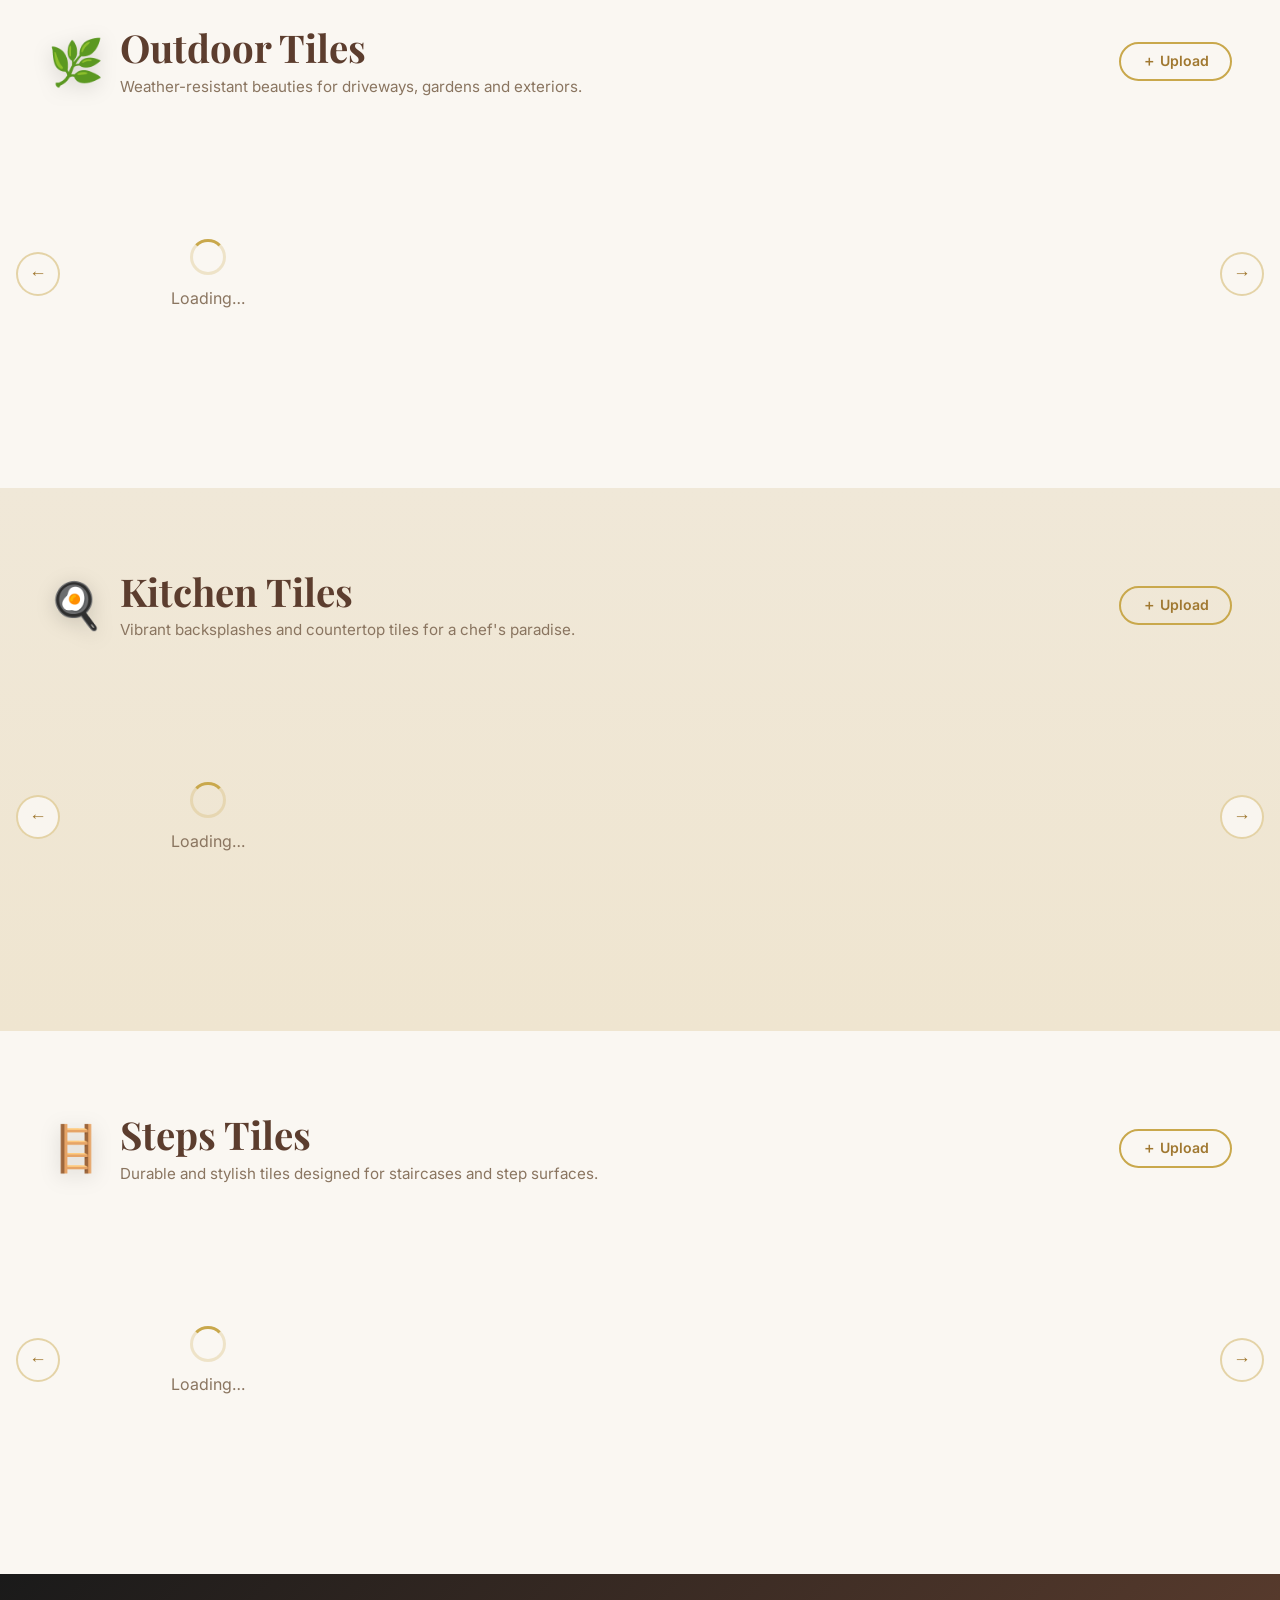
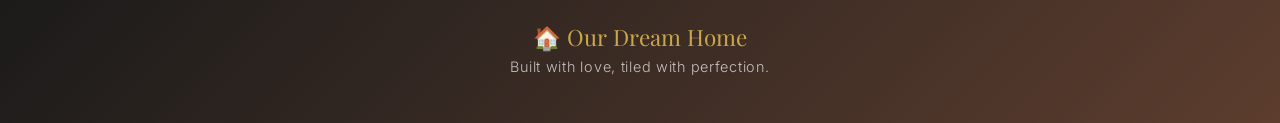
==== commit 996aa447: "Update index.html" ====
--- a/index.html
+++ b/index.html
@@ -53,7 +53,7 @@
     <section class="gallery-section alt" id="section-portioSurface">
       <div class="section-header">
         <div class="section-icon">🏛️</div>
-        <div><h2>Portio Surface Tiles</h2><p>Refined tiles that define your portico and entrance areas.</p></div>
+        <div><h2>Patio Surface Tiles</h2><p>Refined tiles that define your portico and entrance areas.</p></div>
         <button class="upload-btn" data-section="portioSurface" title="Upload images">＋ Upload</button>
       </div>
       <div class="scroll-track-wrapper">
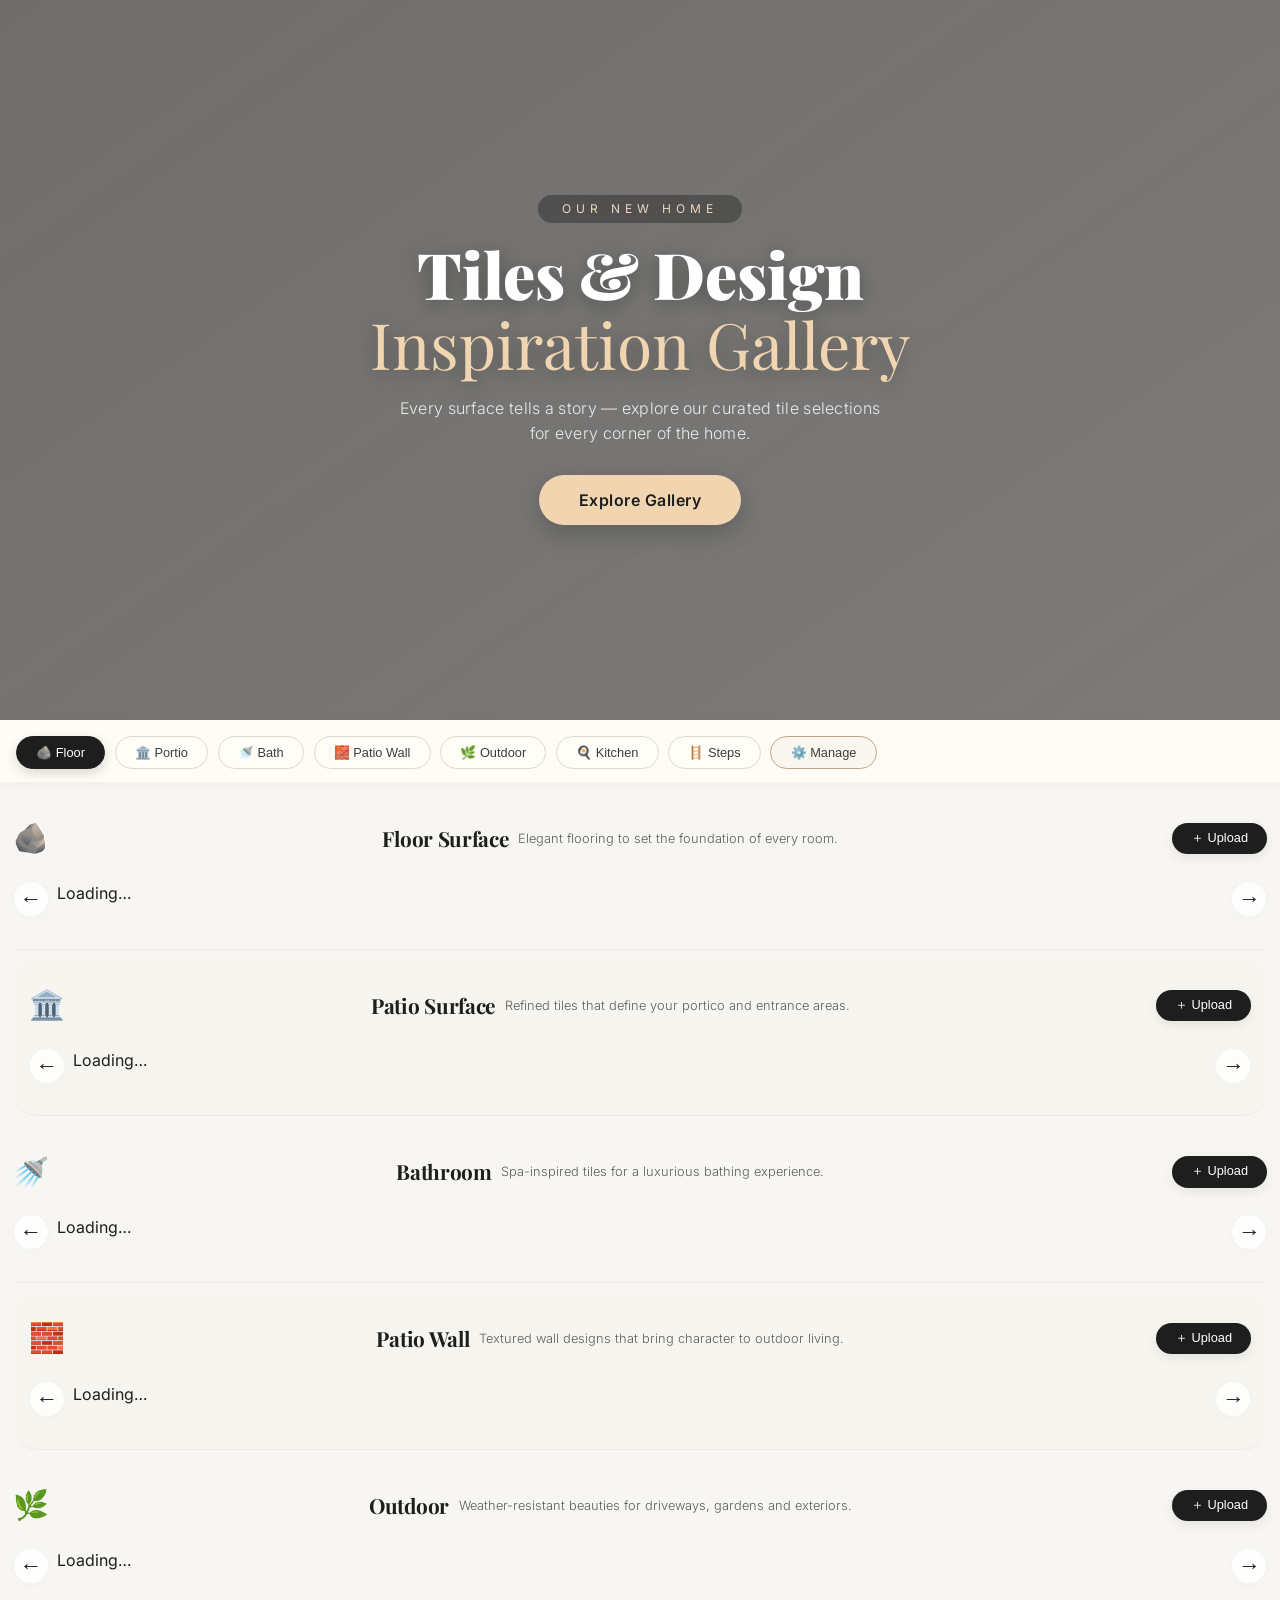
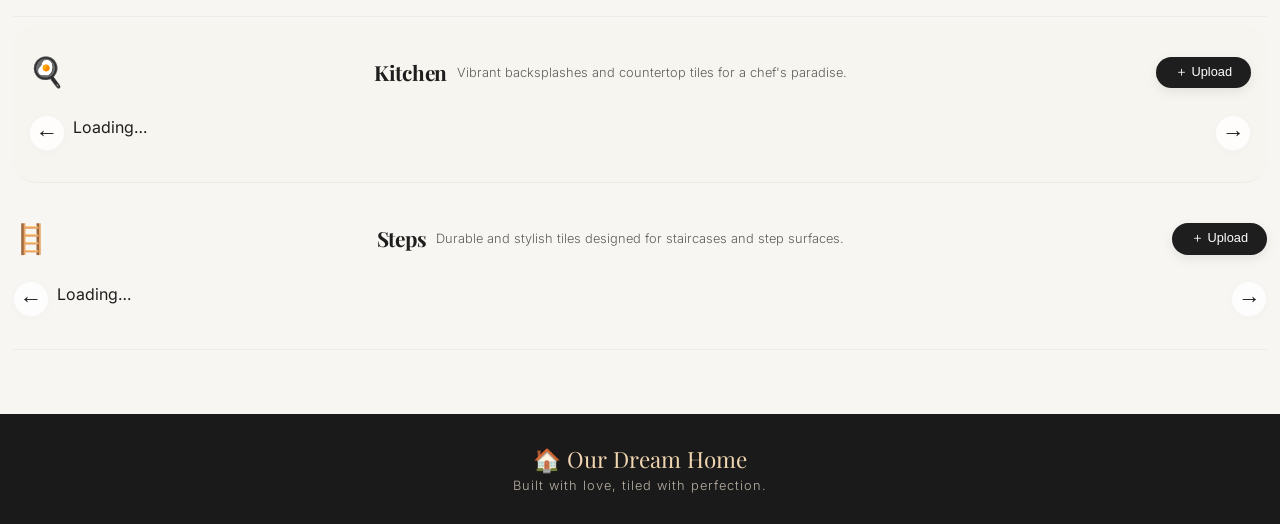
==== commit eee10e32: "Update index.html" ====
--- a/index.html
+++ b/index.html
@@ -2,11 +2,673 @@
 <html lang="en">
 <head>
   <meta charset="UTF-8" />
-  <meta name="viewport" content="width=device-width, initial-scale=1.0" />
+  <meta name="viewport" content="width=device-width, initial-scale=1.0, maximum-scale=1.0, user-scalable=yes" />
   <title>Dream Home — Tile & Design Gallery</title>
   <link rel="preconnect" href="https://fonts.googleapis.com" />
   <link href="https://fonts.googleapis.com/css2?family=Playfair+Display:wght@400;700;900&family=Inter:wght@300;400;500;600&display=swap" rel="stylesheet" />
-  <link rel="stylesheet" href="style.css" />
+  <style>
+    /* ===== RESET & BASE ===== */
+    * {
+      margin: 0;
+      padding: 0;
+      box-sizing: border-box;
+      -webkit-tap-highlight-color: transparent;
+    }
+
+    body {
+      font-family: 'Inter', sans-serif;
+      background: #f8f6f2;
+      color: #1e1e1e;
+      line-height: 1.5;
+      overflow-x: hidden;
+      -webkit-font-smoothing: antialiased;
+    }
+
+    img {
+      display: block;
+      max-width: 100%;
+      height: auto;
+    }
+
+    /* ===== HERO ===== */
+    .hero {
+      position: relative;
+      min-height: 80vh;
+      display: flex;
+      align-items: center;
+      justify-content: center;
+      text-align: center;
+      background: url('https://images.pexels.com/photos/276724/pexels-photo-276724.jpeg?auto=compress&cs=tinysrgb&w=1200') center/cover no-repeat;
+      background-attachment: scroll;
+      padding: 1.5rem;
+      isolation: isolate;
+    }
+
+    .hero-overlay {
+      position: absolute;
+      inset: 0;
+      background: linear-gradient(145deg, rgba(20, 20, 20, 0.6) 0%, rgba(0, 0, 0, 0.5) 100%);
+      z-index: 1;
+      backdrop-filter: blur(3px);
+    }
+
+    .hero-content {
+      position: relative;
+      z-index: 3;
+      max-width: 800px;
+      padding: 1.5rem 1rem;
+      animation: fadeUp 0.8s ease-out;
+    }
+
+    @keyframes fadeUp {
+      0% { opacity: 0; transform: translateY(30px); }
+      100% { opacity: 1; transform: translateY(0); }
+    }
+
+    .hero-label {
+      font-size: 0.75rem;
+      letter-spacing: 5px;
+      text-transform: uppercase;
+      color: #e9d6c1;
+      background: rgba(0,0,0,0.3);
+      display: inline-block;
+      padding: 0.3rem 1.5rem;
+      border-radius: 40px;
+      backdrop-filter: blur(4px);
+      margin-bottom: 1rem;
+    }
+
+    .hero-title {
+      font-family: 'Playfair Display', serif;
+      font-size: clamp(2.2rem, 10vw, 4rem);
+      font-weight: 900;
+      color: #fff;
+      line-height: 1.1;
+      text-shadow: 0 4px 20px rgba(0,0,0,0.3);
+    }
+    .hero-title span {
+      color: #f0d5b0;
+      font-weight: 400;
+    }
+
+    .hero-subtitle {
+      font-size: 1rem;
+      color: rgba(255,255,255,0.85);
+      max-width: 500px;
+      margin: 1rem auto 1.8rem;
+      font-weight: 300;
+      letter-spacing: 0.3px;
+      padding: 0 0.5rem;
+      line-height: 1.6;
+    }
+
+    .hero-cta {
+      display: inline-block;
+      background: #f0d5b0;
+      color: #1e1e1e;
+      padding: 0.8rem 2.5rem;
+      border-radius: 60px;
+      font-weight: 600;
+      font-size: 1rem;
+      text-decoration: none;
+      letter-spacing: 0.5px;
+      transition: all 0.3s ease;
+      box-shadow: 0 8px 24px rgba(0,0,0,0.2);
+      -webkit-tap-highlight-color: transparent;
+    }
+    .hero-cta:active {
+      transform: scale(0.96);
+    }
+
+    .hero-scroll-hint {
+      display: none;
+    }
+
+    /* ===== NAV PILLS ===== */
+    .category-nav {
+      display: flex;
+      flex-wrap: nowrap;
+      overflow-x: auto;
+      gap: 0.6rem;
+      padding: 1rem 1rem 0.8rem;
+      background: rgba(255,252,245,0.95);
+      backdrop-filter: blur(8px);
+      position: sticky;
+      top: 0;
+      z-index: 40;
+      border-bottom: 1px solid rgba(0,0,0,0.04);
+      box-shadow: 0 2px 12px rgba(0,0,0,0.03);
+      -webkit-overflow-scrolling: touch;
+      scrollbar-width: none;
+    }
+    .category-nav::-webkit-scrollbar {
+      display: none;
+    }
+
+    .pill {
+      flex: 0 0 auto;
+      background: transparent;
+      border: 1px solid #ddd6cb;
+      padding: 0.5rem 1.2rem;
+      border-radius: 60px;
+      font-weight: 500;
+      font-size: 0.8rem;
+      color: #3d3d3d;
+      cursor: pointer;
+      transition: all 0.2s ease;
+      white-space: nowrap;
+      background: rgba(255,255,255,0.3);
+      -webkit-tap-highlight-color: transparent;
+      touch-action: manipulation;
+    }
+    .pill:active {
+      transform: scale(0.95);
+    }
+    .pill.active {
+      background: #1e1e1e;
+      color: #fff;
+      border-color: #1e1e1e;
+      box-shadow: 0 4px 12px rgba(0,0,0,0.15);
+    }
+    .pill.pill-admin {
+      border-color: #b9a691;
+      background: rgba(0,0,0,0.02);
+    }
+    .pill.pill-admin:active {
+      background: #2c2c2c;
+      color: #fff;
+    }
+
+    /* ===== SECTIONS ===== */
+    .sections-wrapper {
+      max-width: 1440px;
+      margin: 0 auto;
+      padding: 0.5rem 0.8rem 2rem;
+    }
+
+    .gallery-section {
+      padding: 2rem 0 1.5rem;
+      border-bottom: 1px solid rgba(0,0,0,0.04);
+      scroll-margin-top: 80px;
+    }
+    .gallery-section.alt {
+      background: rgba(245, 240, 233, 0.3);
+      border-radius: 24px;
+      padding-left: 1rem;
+      padding-right: 1rem;
+      margin: 0.5rem 0;
+    }
+
+    .section-header {
+      display: flex;
+      align-items: center;
+      justify-content: space-between;
+      flex-wrap: wrap;
+      gap: 0.8rem 1rem;
+      margin-bottom: 1.2rem;
+    }
+    .section-header .section-icon {
+      font-size: 1.8rem;
+      line-height: 1;
+    }
+    .section-header h2 {
+      font-family: 'Playfair Display', serif;
+      font-size: 1.3rem;
+      font-weight: 700;
+      letter-spacing: -0.3px;
+      color: #1e1e1e;
+    }
+    .section-header p {
+      color: #5e5e5e;
+      font-weight: 300;
+      font-size: 0.8rem;
+      display: none;
+    }
+    .section-header > div {
+      display: flex;
+      align-items: center;
+      gap: 0.6rem;
+    }
+    .section-header > div:last-child {
+      flex: 1;
+      justify-content: flex-end;
+    }
+
+    .upload-btn {
+      background: #1e1e1e;
+      color: #fff;
+      border: none;
+      padding: 0.45rem 1.2rem;
+      border-radius: 60px;
+      font-weight: 500;
+      font-size: 0.8rem;
+      cursor: pointer;
+      transition: 0.2s ease;
+      display: inline-flex;
+      align-items: center;
+      gap: 0.3rem;
+      box-shadow: 0 4px 12px rgba(0,0,0,0.08);
+      -webkit-tap-highlight-color: transparent;
+      touch-action: manipulation;
+    }
+    .upload-btn:active {
+      transform: scale(0.95);
+    }
+
+    /* ===== SCROLL TRACK ===== */
+    .scroll-track-wrapper {
+      position: relative;
+      display: flex;
+      align-items: center;
+      gap: 0.3rem;
+    }
+
+    .scroll-track {
+      display: flex;
+      gap: 0.8rem;
+      overflow-x: auto;
+      padding: 0.5rem 0.2rem 1.2rem;
+      scroll-behavior: smooth;
+      flex: 1;
+      -webkit-overflow-scrolling: touch;
+      scrollbar-width: none;
+    }
+    .scroll-track::-webkit-scrollbar {
+      display: none;
+    }
+
+    .scroll-track .tile-card {
+      flex: 0 0 auto;
+      width: 180px;
+      background: #fff;
+      border-radius: 20px;
+      overflow: hidden;
+      box-shadow: 0 4px 16px rgba(0,0,0,0.04);
+      transition: all 0.25s ease;
+      border: 1px solid rgba(0,0,0,0.02);
+      cursor: pointer;
+      -webkit-tap-highlight-color: transparent;
+      touch-action: manipulation;
+    }
+    .scroll-track .tile-card:active {
+      transform: scale(0.96);
+    }
+    .scroll-track .tile-card img {
+      width: 100%;
+      height: 160px;
+      object-fit: cover;
+      transition: transform 0.4s ease;
+    }
+    .tile-card .card-caption {
+      padding: 0.6rem 0.8rem 0.8rem;
+      font-size: 0.75rem;
+      font-weight: 400;
+      color: #2d2d2d;
+      background: #fcfaf7;
+      border-top: 1px solid rgba(0,0,0,0.02);
+      white-space: nowrap;
+      overflow: hidden;
+      text-overflow: ellipsis;
+    }
+
+    .arrow {
+      background: rgba(255,255,255,0.8);
+      backdrop-filter: blur(8px);
+      border: 1px solid rgba(0,0,0,0.04);
+      border-radius: 60px;
+      width: 36px;
+      height: 36px;
+      display: none;
+      align-items: center;
+      justify-content: center;
+      font-size: 1.4rem;
+      cursor: pointer;
+      color: #1e1e1e;
+      transition: 0.2s;
+      flex-shrink: 0;
+      box-shadow: 0 2px 10px rgba(0,0,0,0.02);
+      z-index: 5;
+      -webkit-tap-highlight-color: transparent;
+    }
+    .arrow:active {
+      transform: scale(0.9);
+    }
+
+    /* ===== LIGHTBOX ===== */
+    .lightbox {
+      position: fixed;
+      top: 0;
+      left: 0;
+      width: 100%;
+      height: 100%;
+      display: none;
+      align-items: center;
+      justify-content: center;
+      z-index: 999;
+      padding: 0.5rem;
+    }
+    .lightbox.active {
+      display: flex;
+    }
+    .lightbox-backdrop {
+      position: fixed;
+      inset: 0;
+      background: rgba(10, 10, 10, 0.85);
+      backdrop-filter: blur(12px);
+      z-index: 998;
+      display: none;
+      animation: fadeIn 0.25s;
+    }
+    .lightbox-backdrop.active {
+      display: block;
+    }
+
+    .lightbox-content {
+      position: relative;
+      max-width: 98vw;
+      max-height: 90vh;
+      background: #1a1a1a;
+      border-radius: 24px;
+      overflow: hidden;
+      box-shadow: 0 40px 80px rgba(0,0,0,0.6);
+      animation: scaleIn 0.25s ease;
+    }
+    @keyframes scaleIn {
+      0% { transform: scale(0.92); opacity: 0; }
+      100% { transform: scale(1); opacity: 1; }
+    }
+    .lightbox-content img {
+      max-width: 100%;
+      max-height: 70vh;
+      object-fit: contain;
+      display: block;
+    }
+    .lb-caption {
+      padding: 0.6rem 1rem 1rem;
+      background: #1a1a1a;
+      color: #e0d6c8;
+      font-weight: 300;
+      font-size: 0.85rem;
+      border-top: 1px solid rgba(255,255,255,0.04);
+      text-align: center;
+    }
+
+    .lightbox-close {
+      position: absolute;
+      top: 10px;
+      right: 14px;
+      background: rgba(0,0,0,0.5);
+      backdrop-filter: blur(6px);
+      border: none;
+      color: #fff;
+      font-size: 2rem;
+      padding: 0 0.6rem;
+      border-radius: 60px;
+      cursor: pointer;
+      z-index: 10;
+      transition: 0.2s;
+      -webkit-tap-highlight-color: transparent;
+    }
+    .lightbox-close:active {
+      transform: scale(0.9);
+    }
+
+    .lightbox-nav {
+      position: absolute;
+      top: 50%;
+      transform: translateY(-50%);
+      background: rgba(0,0,0,0.35);
+      backdrop-filter: blur(6px);
+      border: 1px solid rgba(255,255,255,0.08);
+      color: #fff;
+      font-size: 1.8rem;
+      padding: 0.1rem 0.8rem;
+      border-radius: 60px;
+      cursor: pointer;
+      transition: 0.2s;
+      z-index: 10;
+      -webkit-tap-highlight-color: transparent;
+    }
+    .lightbox-nav:active {
+      transform: translateY(-50%) scale(0.9);
+    }
+    .lb-prev { left: 8px; }
+    .lb-next { right: 8px; }
+
+    /* ===== ADMIN PANEL ===== */
+    .admin-backdrop {
+      display: none;
+      position: fixed;
+      inset: 0;
+      background: rgba(0,0,0,0.4);
+      backdrop-filter: blur(6px);
+      z-index: 200;
+    }
+    .admin-backdrop.active { display: block; }
+
+    .admin-panel {
+      display: none;
+      position: fixed;
+      top: 50%;
+      left: 50%;
+      transform: translate(-50%, -50%);
+      background: #fcfaf7;
+      border-radius: 28px;
+      width: 94%;
+      max-width: 480px;
+      padding: 1.5rem 1.2rem;
+      z-index: 210;
+      box-shadow: 0 40px 80px rgba(0,0,0,0.3);
+      animation: scaleIn 0.25s ease;
+      max-height: 90vh;
+      overflow-y: auto;
+    }
+    .admin-panel.active { display: block; }
+
+    .admin-header {
+      display: flex;
+      justify-content: space-between;
+      align-items: center;
+      margin-bottom: 1rem;
+    }
+    .admin-header h2 {
+      font-family: 'Playfair Display', serif;
+      font-weight: 700;
+      font-size: 1.5rem;
+    }
+    .admin-close {
+      background: transparent;
+      border: none;
+      font-size: 2rem;
+      cursor: pointer;
+      color: #3d3d3d;
+      transition: 0.2s;
+      -webkit-tap-highlight-color: transparent;
+    }
+    .admin-close:active { transform: rotate(90deg); }
+
+    .admin-body {
+      display: flex;
+      flex-direction: column;
+      gap: 1rem;
+    }
+    .admin-info { color: #3d3d3d; font-size: 0.9rem; }
+    .admin-steps {
+      background: #f3efe8;
+      padding: 0.8rem 1rem;
+      border-radius: 16px;
+      font-size: 0.85rem;
+    }
+    .admin-steps ol { padding-left: 1.2rem; margin-top: 0.2rem; }
+    .admin-steps a { color: #1e1e1e; font-weight: 500; }
+    .admin-label { font-weight: 500; font-size: 0.85rem; }
+    .token-row {
+      display: flex;
+      align-items: center;
+      gap: 0.4rem;
+    }
+    .admin-input {
+      flex: 1;
+      padding: 0.7rem 1rem;
+      border-radius: 60px;
+      border: 1px solid #ddd6cb;
+      background: #fff;
+      font-size: 0.85rem;
+      outline: none;
+      transition: 0.2s;
+    }
+    .admin-input:focus { border-color: #1e1e1e; }
+    .token-toggle {
+      background: #eee;
+      border: none;
+      border-radius: 40px;
+      padding: 0.2rem 0.6rem;
+      font-size: 1.1rem;
+      cursor: pointer;
+      -webkit-tap-highlight-color: transparent;
+    }
+    .admin-actions {
+      display: flex;
+      gap: 0.5rem;
+      flex-wrap: wrap;
+    }
+    .btn-save, .btn-clear {
+      padding: 0.5rem 1.5rem;
+      border-radius: 60px;
+      border: none;
+      font-weight: 500;
+      cursor: pointer;
+      transition: 0.2s;
+      -webkit-tap-highlight-color: transparent;
+      touch-action: manipulation;
+    }
+    .btn-save { background: #1e1e1e; color: #fff; }
+    .btn-save:active { transform: scale(0.96); }
+    .btn-clear { background: #e0d6c8; color: #1e1e1e; }
+    .btn-clear:active { transform: scale(0.96); }
+    .token-status { font-size: 0.85rem; min-height: 1.4rem; color: #2d2d2d; }
+
+    /* ===== UPLOAD MODAL ===== */
+    .upload-backdrop {
+      display: none;
+      position: fixed;
+      inset: 0;
+      background: rgba(0,0,0,0.35);
+      backdrop-filter: blur(4px);
+      z-index: 300;
+    }
+    .upload-backdrop.active { display: block; }
+
+    .upload-modal {
+      display: none;
+      position: fixed;
+      top: 50%;
+      left: 50%;
+      transform: translate(-50%, -50%);
+      background: #fcfaf7;
+      border-radius: 28px;
+      width: 94%;
+      max-width: 480px;
+      padding: 1.5rem 1.2rem;
+      z-index: 310;
+      box-shadow: 0 40px 80px rgba(0,0,0,0.25);
+      animation: scaleIn 0.25s ease;
+      max-height: 90vh;
+      overflow-y: auto;
+    }
+    .upload-modal.active { display: block; }
+
+    .upload-modal-header {
+      display: flex;
+      justify-content: space-between;
+      align-items: center;
+      margin-bottom: 0.8rem;
+    }
+    .upload-modal-header h3 { font-family: 'Playfair Display', serif; font-size: 1.4rem; }
+    .upload-modal-close {
+      background: transparent;
+      border: none;
+      font-size: 2rem;
+      cursor: pointer;
+      -webkit-tap-highlight-color: transparent;
+    }
+    .drop-zone {
+      border: 2px dashed #d0c4b4;
+      border-radius: 24px;
+      padding: 1.8rem 1rem;
+      text-align: center;
+      cursor: pointer;
+      transition: 0.3s;
+      background: rgba(255,255,255,0.3);
+      -webkit-tap-highlight-color: transparent;
+      touch-action: manipulation;
+    }
+    .drop-zone:active { border-color: #1e1e1e; }
+    .drop-icon { font-size: 2.8rem; }
+    .drop-zone p { color: #3d3d3d; font-weight: 300; font-size: 0.95rem; }
+    .drop-zone span { color: #8a7e70; font-size: 0.8rem; }
+    .upload-queue { margin: 0.8rem 0; max-height: 150px; overflow-y: auto; }
+    .btn-upload-all {
+      width: 100%;
+      padding: 0.7rem;
+      border-radius: 60px;
+      border: none;
+      background: #1e1e1e;
+      color: #fff;
+      font-weight: 600;
+      font-size: 0.95rem;
+      cursor: pointer;
+      transition: 0.2s;
+      -webkit-tap-highlight-color: transparent;
+      touch-action: manipulation;
+    }
+    .btn-upload-all:active:not(:disabled) { transform: scale(0.97); }
+    .btn-upload-all:disabled { opacity: 0.3; cursor: not-allowed; }
+
+    /* ===== FOOTER ===== */
+    .site-footer {
+      background: #1a1a1a;
+      color: #b9b0a4;
+      padding: 1.8rem 1.5rem;
+      text-align: center;
+      margin-top: 2rem;
+    }
+    .footer-brand {
+      font-family: 'Playfair Display', serif;
+      font-size: 1.4rem;
+      color: #f0d5b0;
+    }
+    .footer-tagline {
+      font-weight: 300;
+      letter-spacing: 1px;
+      font-size: 0.8rem;
+    }
+
+    /* ===== RESPONSIVE ===== */
+    @media (max-width: 480px) {
+      .hero { min-height: 70vh; padding: 1rem; }
+      .hero-title { font-size: 2rem; }
+      .hero-subtitle { font-size: 0.9rem; }
+      .section-header h2 { font-size: 1.1rem; }
+      .scroll-track .tile-card { width: 150px; }
+      .scroll-track .tile-card img { height: 130px; }
+      .upload-btn { padding: 0.4rem 1rem; font-size: 0.75rem; }
+      .pill { font-size: 0.7rem; padding: 0.4rem 0.9rem; }
+      .lightbox-nav { font-size: 1.4rem; padding: 0 0.6rem; }
+    }
+
+    @media (min-width: 600px) {
+      .arrow { display: flex; }
+      .section-header p { display: block; }
+      .scroll-track .tile-card { width: 220px; }
+      .scroll-track .tile-card img { height: 180px; }
+    }
+
+    @media (min-width: 900px) {
+      .scroll-track .tile-card { width: 260px; }
+      .scroll-track .tile-card img { height: 200px; }
+    }
+  </style>
 </head>
 <body>
 
@@ -19,14 +681,13 @@
       <p class="hero-subtitle">Every surface tells a story — explore our curated tile selections for every corner of the home.</p>
       <a href="#gallery" class="hero-cta">Explore Gallery</a>
     </div>
-    <div class="hero-scroll-hint"><span></span><p>Scroll down</p></div>
   </header>
 
   <!-- ===== NAV PILLS ===== -->
   <nav class="category-nav" id="gallery">
-    <button class="pill active" data-target="surface">🪨 Floor Surface</button>
-    <button class="pill" data-target="portioSurface">🏛️ Portio Surface</button>
-    <button class="pill" data-target="bathroom">🚿 Bathroom</button>
+    <button class="pill active" data-target="surface">🪨 Floor</button>
+    <button class="pill" data-target="portioSurface">🏛️ Portio</button>
+    <button class="pill" data-target="bathroom">🚿 Bath</button>
     <button class="pill" data-target="potioWall">🧱 Patio Wall</button>
     <button class="pill" data-target="outdoor">🌿 Outdoor</button>
     <button class="pill" data-target="kitchen">🍳 Kitchen</button>
@@ -40,7 +701,7 @@
     <section class="gallery-section" id="section-surface">
       <div class="section-header">
         <div class="section-icon">🪨</div>
-        <div><h2>Floor Surface Tiles</h2><p>Elegant flooring to set the foundation of every room.</p></div>
+        <div><h2>Floor Surface</h2><p>Elegant flooring to set the foundation of every room.</p></div>
         <button class="upload-btn" data-section="surface" title="Upload images">＋ Upload</button>
       </div>
       <div class="scroll-track-wrapper">
@@ -53,7 +714,7 @@
     <section class="gallery-section alt" id="section-portioSurface">
       <div class="section-header">
         <div class="section-icon">🏛️</div>
-        <div><h2>Patio Surface Tiles</h2><p>Refined tiles that define your portico and entrance areas.</p></div>
+        <div><h2>Patio Surface</h2><p>Refined tiles that define your portico and entrance areas.</p></div>
         <button class="upload-btn" data-section="portioSurface" title="Upload images">＋ Upload</button>
       </div>
       <div class="scroll-track-wrapper">
@@ -66,7 +727,7 @@
     <section class="gallery-section" id="section-bathroom">
       <div class="section-header">
         <div class="section-icon">🚿</div>
-        <div><h2>Bathroom Tiles</h2><p>Spa-inspired tiles for a luxurious bathing experience.</p></div>
+        <div><h2>Bathroom</h2><p>Spa-inspired tiles for a luxurious bathing experience.</p></div>
         <button class="upload-btn" data-section="bathroom" title="Upload images">＋ Upload</button>
       </div>
       <div class="scroll-track-wrapper">
@@ -79,7 +740,7 @@
     <section class="gallery-section alt" id="section-potioWall">
       <div class="section-header">
         <div class="section-icon">🧱</div>
-        <div><h2>Patio Wall Tiles</h2><p>Textured wall designs that bring character to outdoor living.</p></div>
+        <div><h2>Patio Wall</h2><p>Textured wall designs that bring character to outdoor living.</p></div>
         <button class="upload-btn" data-section="potioWall" title="Upload images">＋ Upload</button>
       </div>
       <div class="scroll-track-wrapper">
@@ -92,7 +753,7 @@
     <section class="gallery-section" id="section-outdoor">
       <div class="section-header">
         <div class="section-icon">🌿</div>
-        <div><h2>Outdoor Tiles</h2><p>Weather-resistant beauties for driveways, gardens and exteriors.</p></div>
+        <div><h2>Outdoor</h2><p>Weather-resistant beauties for driveways, gardens and exteriors.</p></div>
         <button class="upload-btn" data-section="outdoor" title="Upload images">＋ Upload</button>
       </div>
       <div class="scroll-track-wrapper">
@@ -105,7 +766,7 @@
     <section class="gallery-section alt" id="section-kitchen">
       <div class="section-header">
         <div class="section-icon">🍳</div>
-        <div><h2>Kitchen Tiles</h2><p>Vibrant backsplashes and countertop tiles for a chef's paradise.</p></div>
+        <div><h2>Kitchen</h2><p>Vibrant backsplashes and countertop tiles for a chef's paradise.</p></div>
         <button class="upload-btn" data-section="kitchen" title="Upload images">＋ Upload</button>
       </div>
       <div class="scroll-track-wrapper">
@@ -118,7 +779,7 @@
     <section class="gallery-section" id="section-steps">
       <div class="section-header">
         <div class="section-icon">🪜</div>
-        <div><h2>Steps Tiles</h2><p>Durable and stylish tiles designed for staircases and step surfaces.</p></div>
+        <div><h2>Steps</h2><p>Durable and stylish tiles designed for staircases and step surfaces.</p></div>
         <button class="upload-btn" data-section="steps" title="Upload images">＋ Upload</button>
       </div>
       <div class="scroll-track-wrapper">
@@ -187,7 +848,7 @@
     <div class="upload-modal-body">
       <div class="drop-zone" id="drop-zone">
         <div class="drop-icon">📁</div>
-        <p>Drag &amp; drop images here<br/><span>or click to browse</span></p>
+        <p>Drag &amp; drop images here<br/><span>or tap to browse</span></p>
         <input type="file" id="file-input" accept="image/*" multiple hidden />
       </div>
       <div class="upload-queue" id="upload-queue"></div>
@@ -205,4 +866,4 @@
 
   <script src="gallery.js?v=3"></script>
 </body>
-</html>
+</html>
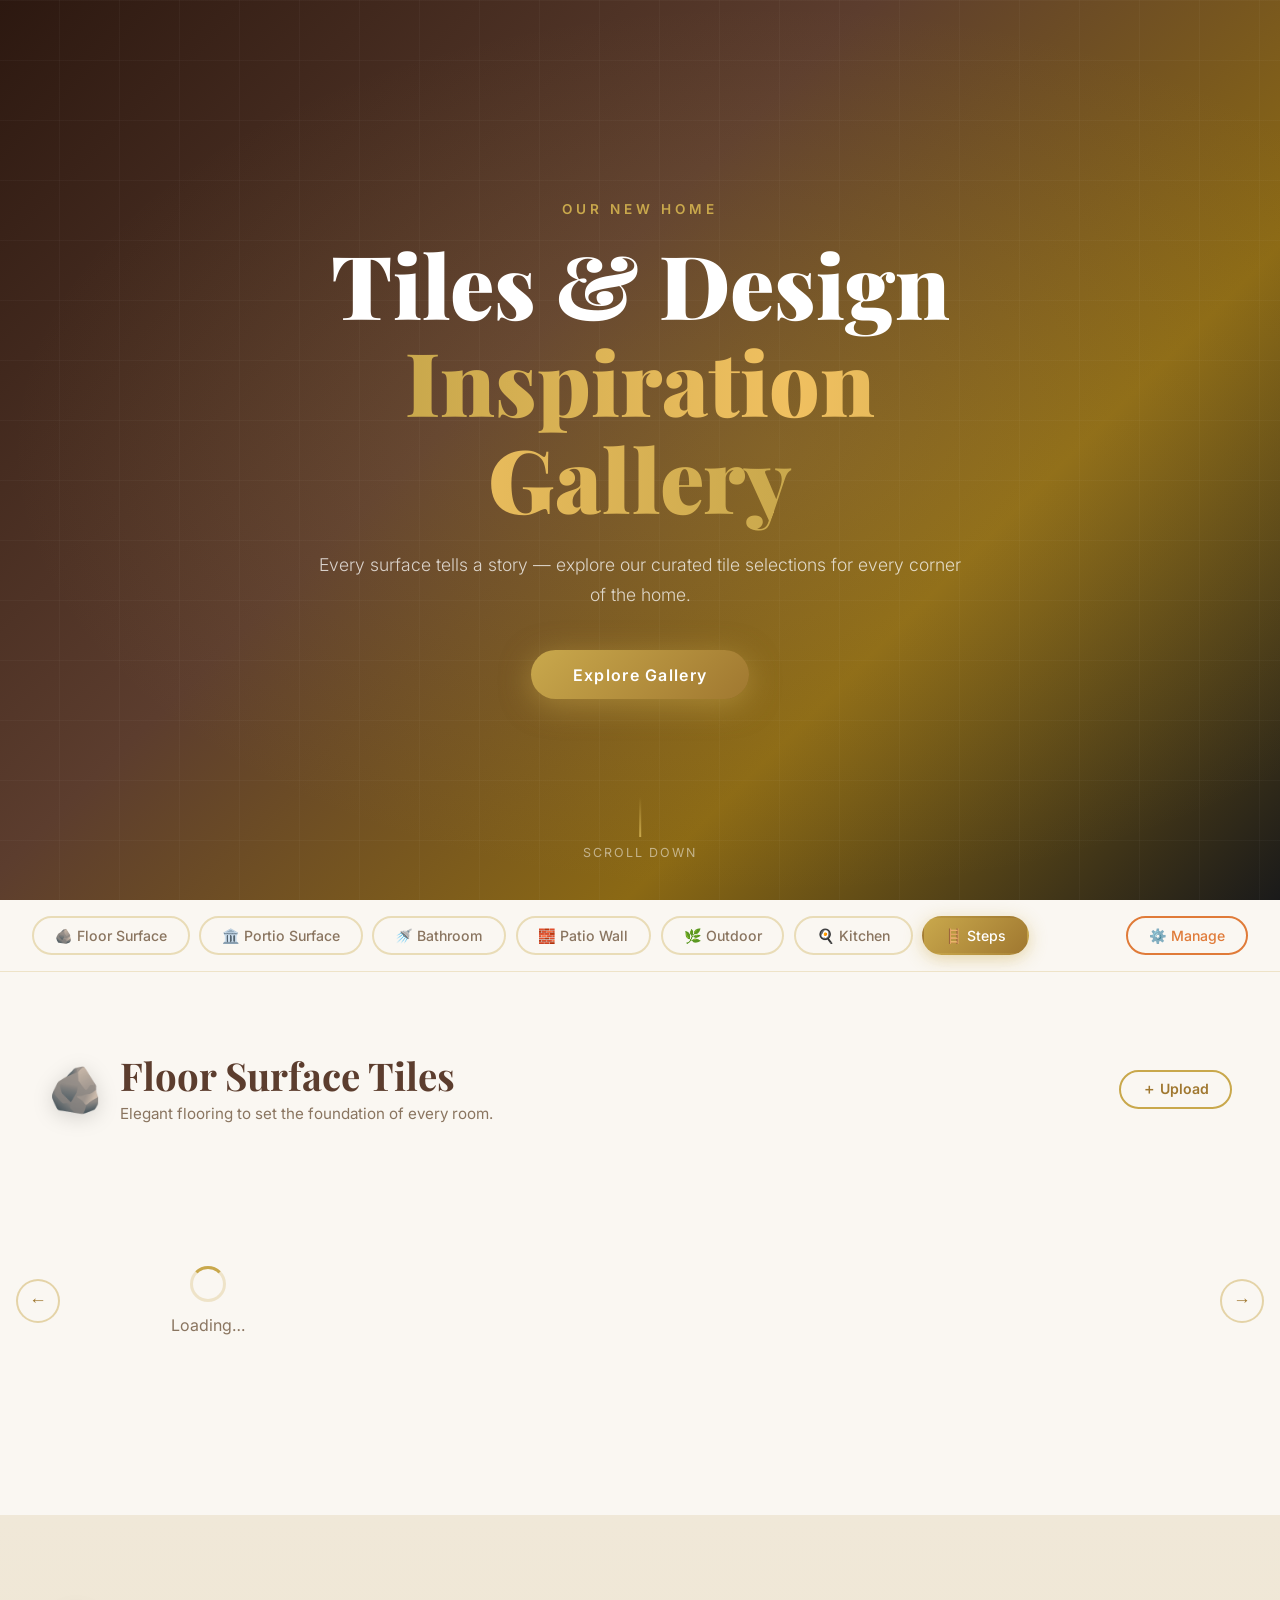
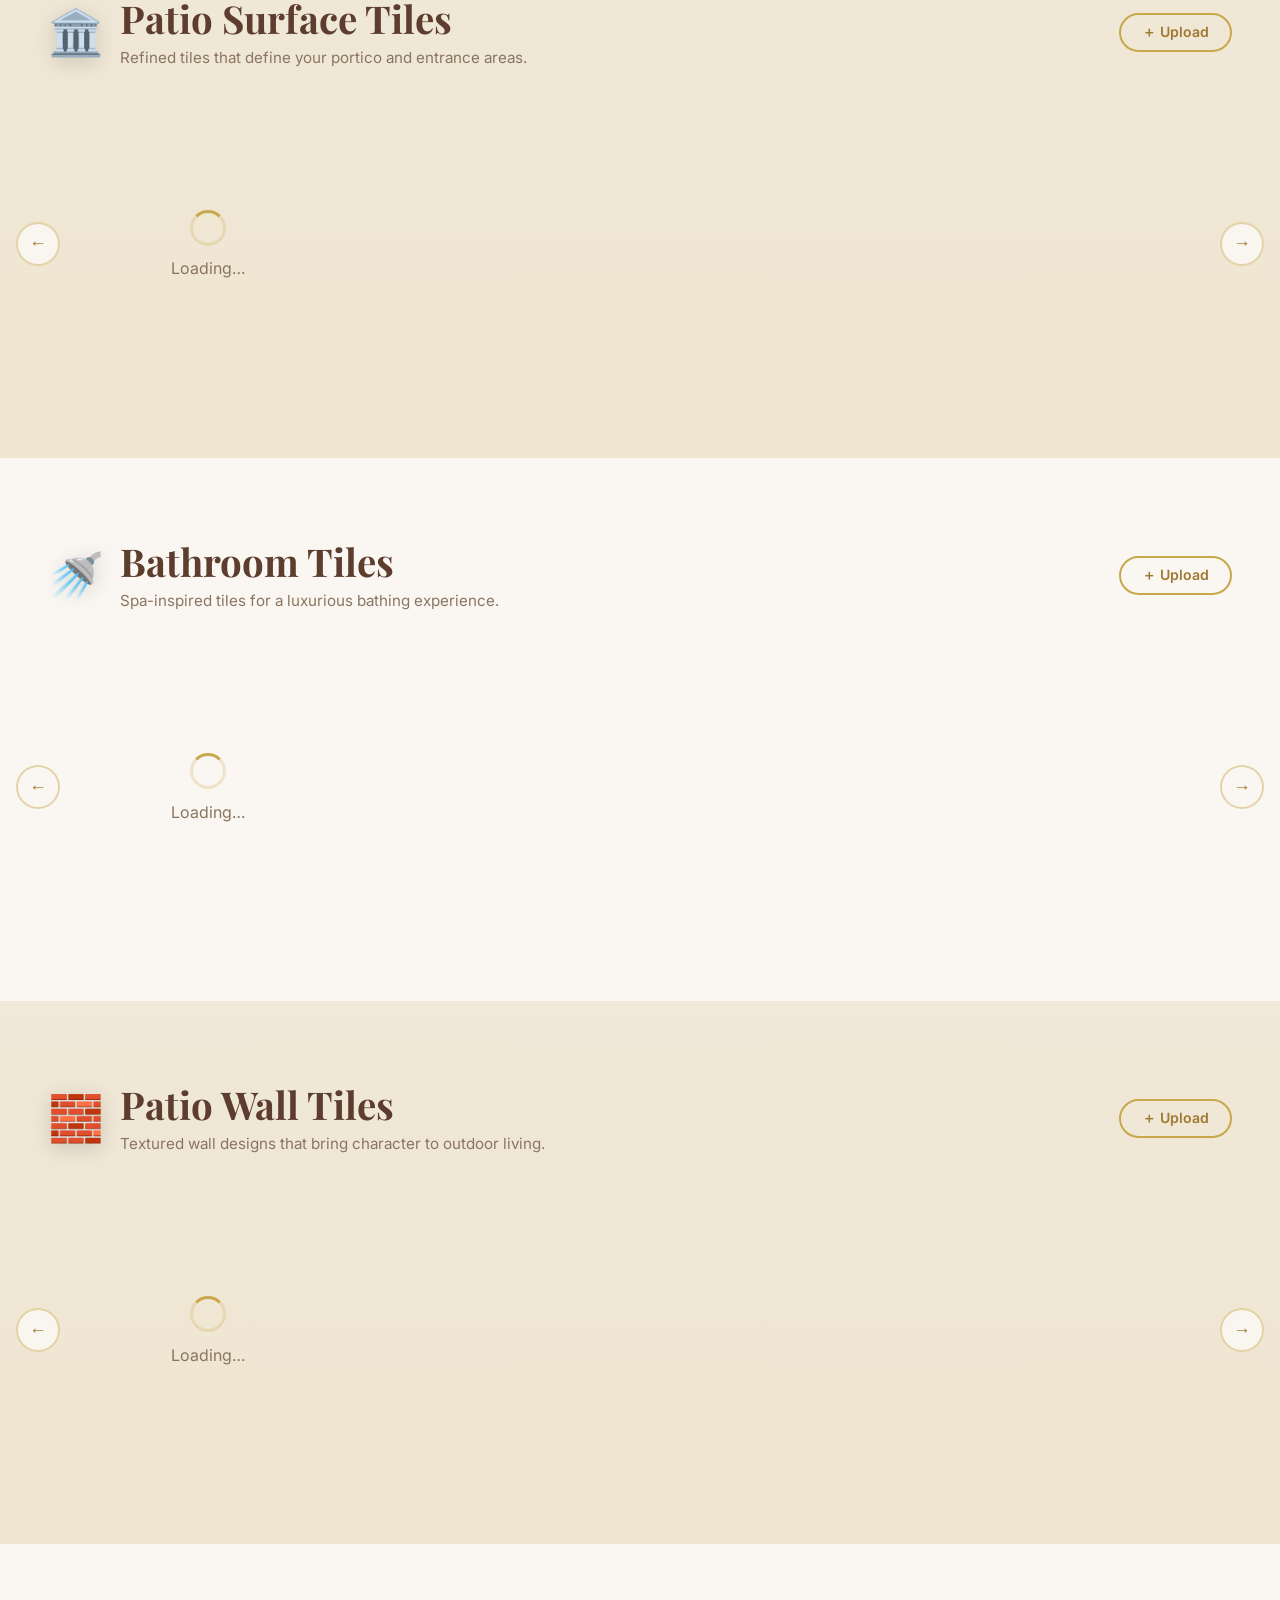
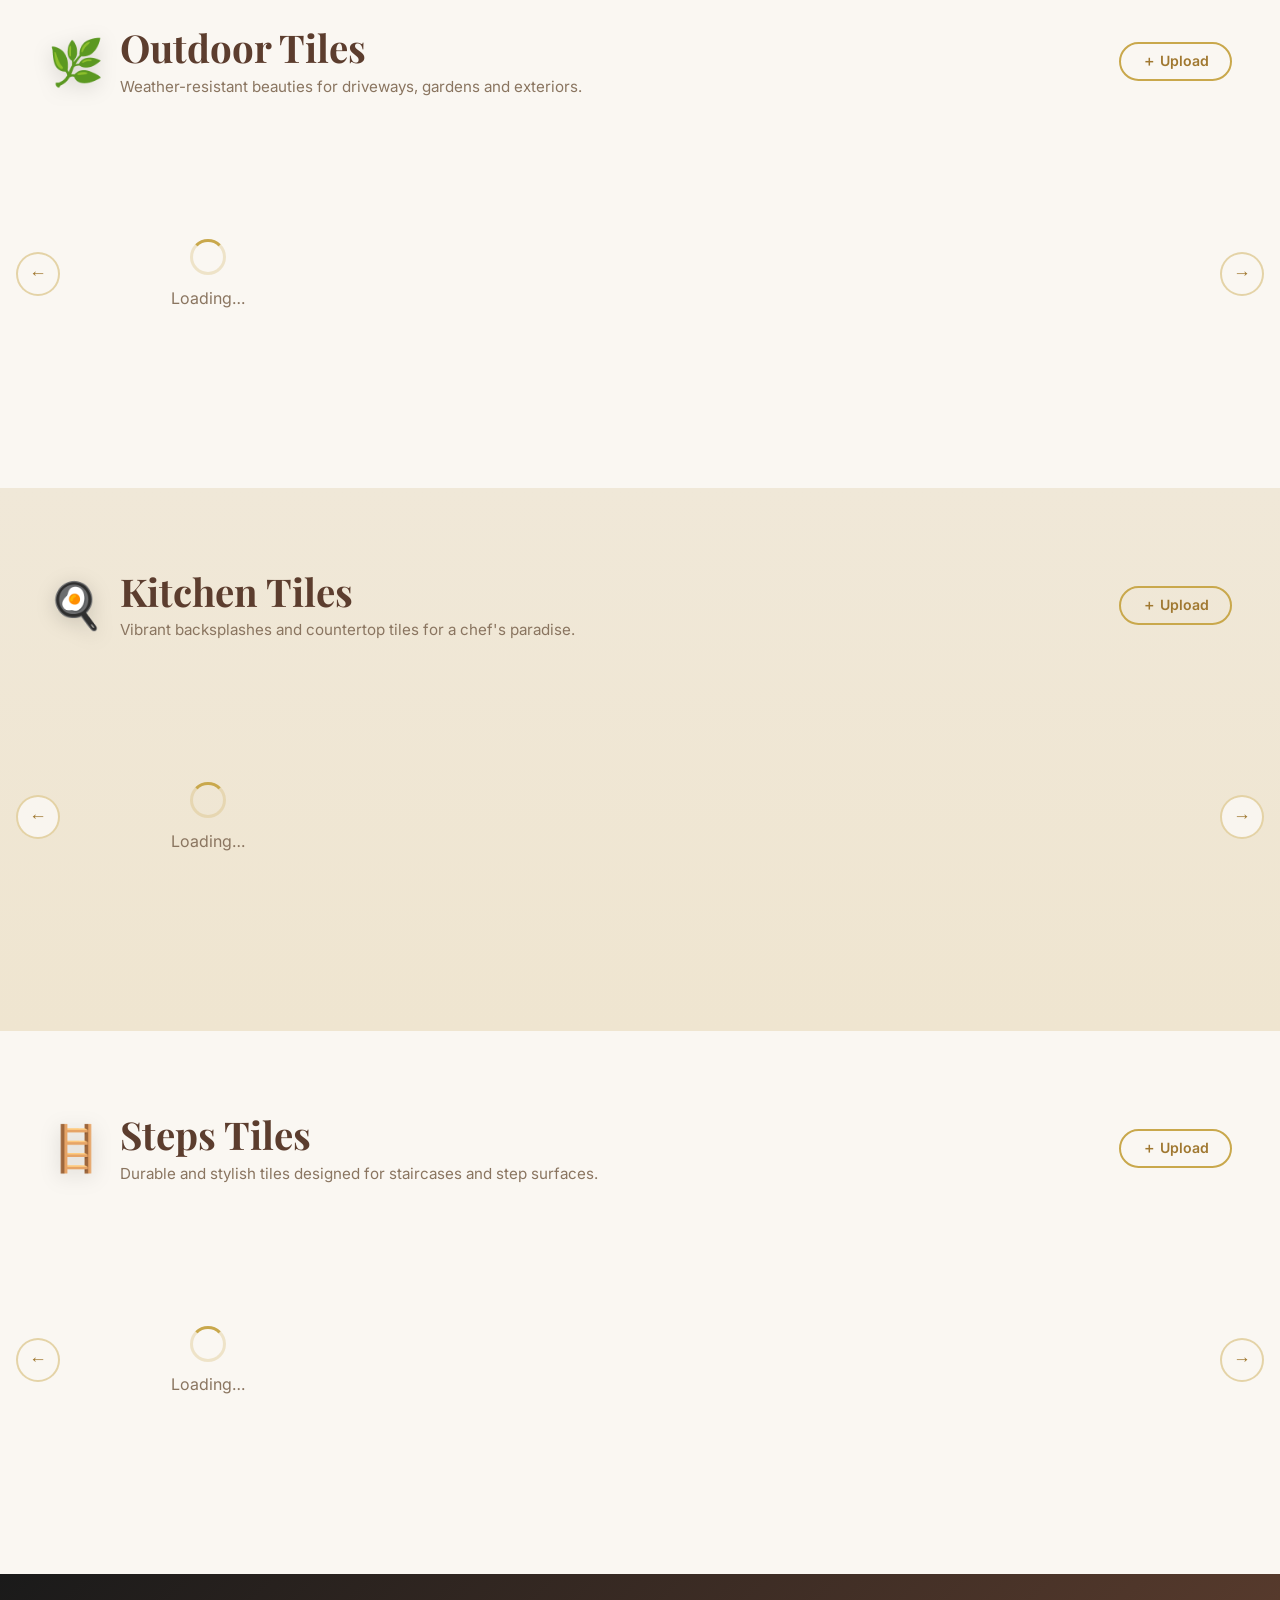
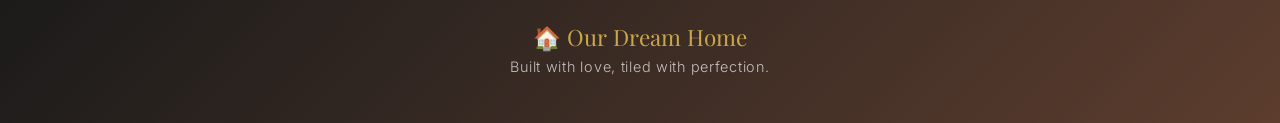
==== commit 24d83f5f: "Update index.html" ====
--- a/index.html
+++ b/index.html
@@ -2,673 +2,11 @@
 <html lang="en">
 <head>
   <meta charset="UTF-8" />
-  <meta name="viewport" content="width=device-width, initial-scale=1.0, maximum-scale=1.0, user-scalable=yes" />
+  <meta name="viewport" content="width=device-width, initial-scale=1.0" />
   <title>Dream Home — Tile & Design Gallery</title>
   <link rel="preconnect" href="https://fonts.googleapis.com" />
   <link href="https://fonts.googleapis.com/css2?family=Playfair+Display:wght@400;700;900&family=Inter:wght@300;400;500;600&display=swap" rel="stylesheet" />
-  <style>
-    /* ===== RESET & BASE ===== */
-    * {
-      margin: 0;
-      padding: 0;
-      box-sizing: border-box;
-      -webkit-tap-highlight-color: transparent;
-    }
-
-    body {
-      font-family: 'Inter', sans-serif;
-      background: #f8f6f2;
-      color: #1e1e1e;
-      line-height: 1.5;
-      overflow-x: hidden;
-      -webkit-font-smoothing: antialiased;
-    }
-
-    img {
-      display: block;
-      max-width: 100%;
-      height: auto;
-    }
-
-    /* ===== HERO ===== */
-    .hero {
-      position: relative;
-      min-height: 80vh;
-      display: flex;
-      align-items: center;
-      justify-content: center;
-      text-align: center;
-      background: url('https://images.pexels.com/photos/276724/pexels-photo-276724.jpeg?auto=compress&cs=tinysrgb&w=1200') center/cover no-repeat;
-      background-attachment: scroll;
-      padding: 1.5rem;
-      isolation: isolate;
-    }
-
-    .hero-overlay {
-      position: absolute;
-      inset: 0;
-      background: linear-gradient(145deg, rgba(20, 20, 20, 0.6) 0%, rgba(0, 0, 0, 0.5) 100%);
-      z-index: 1;
-      backdrop-filter: blur(3px);
-    }
-
-    .hero-content {
-      position: relative;
-      z-index: 3;
-      max-width: 800px;
-      padding: 1.5rem 1rem;
-      animation: fadeUp 0.8s ease-out;
-    }
-
-    @keyframes fadeUp {
-      0% { opacity: 0; transform: translateY(30px); }
-      100% { opacity: 1; transform: translateY(0); }
-    }
-
-    .hero-label {
-      font-size: 0.75rem;
-      letter-spacing: 5px;
-      text-transform: uppercase;
-      color: #e9d6c1;
-      background: rgba(0,0,0,0.3);
-      display: inline-block;
-      padding: 0.3rem 1.5rem;
-      border-radius: 40px;
-      backdrop-filter: blur(4px);
-      margin-bottom: 1rem;
-    }
-
-    .hero-title {
-      font-family: 'Playfair Display', serif;
-      font-size: clamp(2.2rem, 10vw, 4rem);
-      font-weight: 900;
-      color: #fff;
-      line-height: 1.1;
-      text-shadow: 0 4px 20px rgba(0,0,0,0.3);
-    }
-    .hero-title span {
-      color: #f0d5b0;
-      font-weight: 400;
-    }
-
-    .hero-subtitle {
-      font-size: 1rem;
-      color: rgba(255,255,255,0.85);
-      max-width: 500px;
-      margin: 1rem auto 1.8rem;
-      font-weight: 300;
-      letter-spacing: 0.3px;
-      padding: 0 0.5rem;
-      line-height: 1.6;
-    }
-
-    .hero-cta {
-      display: inline-block;
-      background: #f0d5b0;
-      color: #1e1e1e;
-      padding: 0.8rem 2.5rem;
-      border-radius: 60px;
-      font-weight: 600;
-      font-size: 1rem;
-      text-decoration: none;
-      letter-spacing: 0.5px;
-      transition: all 0.3s ease;
-      box-shadow: 0 8px 24px rgba(0,0,0,0.2);
-      -webkit-tap-highlight-color: transparent;
-    }
-    .hero-cta:active {
-      transform: scale(0.96);
-    }
-
-    .hero-scroll-hint {
-      display: none;
-    }
-
-    /* ===== NAV PILLS ===== */
-    .category-nav {
-      display: flex;
-      flex-wrap: nowrap;
-      overflow-x: auto;
-      gap: 0.6rem;
-      padding: 1rem 1rem 0.8rem;
-      background: rgba(255,252,245,0.95);
-      backdrop-filter: blur(8px);
-      position: sticky;
-      top: 0;
-      z-index: 40;
-      border-bottom: 1px solid rgba(0,0,0,0.04);
-      box-shadow: 0 2px 12px rgba(0,0,0,0.03);
-      -webkit-overflow-scrolling: touch;
-      scrollbar-width: none;
-    }
-    .category-nav::-webkit-scrollbar {
-      display: none;
-    }
-
-    .pill {
-      flex: 0 0 auto;
-      background: transparent;
-      border: 1px solid #ddd6cb;
-      padding: 0.5rem 1.2rem;
-      border-radius: 60px;
-      font-weight: 500;
-      font-size: 0.8rem;
-      color: #3d3d3d;
-      cursor: pointer;
-      transition: all 0.2s ease;
-      white-space: nowrap;
-      background: rgba(255,255,255,0.3);
-      -webkit-tap-highlight-color: transparent;
-      touch-action: manipulation;
-    }
-    .pill:active {
-      transform: scale(0.95);
-    }
-    .pill.active {
-      background: #1e1e1e;
-      color: #fff;
-      border-color: #1e1e1e;
-      box-shadow: 0 4px 12px rgba(0,0,0,0.15);
-    }
-    .pill.pill-admin {
-      border-color: #b9a691;
-      background: rgba(0,0,0,0.02);
-    }
-    .pill.pill-admin:active {
-      background: #2c2c2c;
-      color: #fff;
-    }
-
-    /* ===== SECTIONS ===== */
-    .sections-wrapper {
-      max-width: 1440px;
-      margin: 0 auto;
-      padding: 0.5rem 0.8rem 2rem;
-    }
-
-    .gallery-section {
-      padding: 2rem 0 1.5rem;
-      border-bottom: 1px solid rgba(0,0,0,0.04);
-      scroll-margin-top: 80px;
-    }
-    .gallery-section.alt {
-      background: rgba(245, 240, 233, 0.3);
-      border-radius: 24px;
-      padding-left: 1rem;
-      padding-right: 1rem;
-      margin: 0.5rem 0;
-    }
-
-    .section-header {
-      display: flex;
-      align-items: center;
-      justify-content: space-between;
-      flex-wrap: wrap;
-      gap: 0.8rem 1rem;
-      margin-bottom: 1.2rem;
-    }
-    .section-header .section-icon {
-      font-size: 1.8rem;
-      line-height: 1;
-    }
-    .section-header h2 {
-      font-family: 'Playfair Display', serif;
-      font-size: 1.3rem;
-      font-weight: 700;
-      letter-spacing: -0.3px;
-      color: #1e1e1e;
-    }
-    .section-header p {
-      color: #5e5e5e;
-      font-weight: 300;
-      font-size: 0.8rem;
-      display: none;
-    }
-    .section-header > div {
-      display: flex;
-      align-items: center;
-      gap: 0.6rem;
-    }
-    .section-header > div:last-child {
-      flex: 1;
-      justify-content: flex-end;
-    }
-
-    .upload-btn {
-      background: #1e1e1e;
-      color: #fff;
-      border: none;
-      padding: 0.45rem 1.2rem;
-      border-radius: 60px;
-      font-weight: 500;
-      font-size: 0.8rem;
-      cursor: pointer;
-      transition: 0.2s ease;
-      display: inline-flex;
-      align-items: center;
-      gap: 0.3rem;
-      box-shadow: 0 4px 12px rgba(0,0,0,0.08);
-      -webkit-tap-highlight-color: transparent;
-      touch-action: manipulation;
-    }
-    .upload-btn:active {
-      transform: scale(0.95);
-    }
-
-    /* ===== SCROLL TRACK ===== */
-    .scroll-track-wrapper {
-      position: relative;
-      display: flex;
-      align-items: center;
-      gap: 0.3rem;
-    }
-
-    .scroll-track {
-      display: flex;
-      gap: 0.8rem;
-      overflow-x: auto;
-      padding: 0.5rem 0.2rem 1.2rem;
-      scroll-behavior: smooth;
-      flex: 1;
-      -webkit-overflow-scrolling: touch;
-      scrollbar-width: none;
-    }
-    .scroll-track::-webkit-scrollbar {
-      display: none;
-    }
-
-    .scroll-track .tile-card {
-      flex: 0 0 auto;
-      width: 180px;
-      background: #fff;
-      border-radius: 20px;
-      overflow: hidden;
-      box-shadow: 0 4px 16px rgba(0,0,0,0.04);
-      transition: all 0.25s ease;
-      border: 1px solid rgba(0,0,0,0.02);
-      cursor: pointer;
-      -webkit-tap-highlight-color: transparent;
-      touch-action: manipulation;
-    }
-    .scroll-track .tile-card:active {
-      transform: scale(0.96);
-    }
-    .scroll-track .tile-card img {
-      width: 100%;
-      height: 160px;
-      object-fit: cover;
-      transition: transform 0.4s ease;
-    }
-    .tile-card .card-caption {
-      padding: 0.6rem 0.8rem 0.8rem;
-      font-size: 0.75rem;
-      font-weight: 400;
-      color: #2d2d2d;
-      background: #fcfaf7;
-      border-top: 1px solid rgba(0,0,0,0.02);
-      white-space: nowrap;
-      overflow: hidden;
-      text-overflow: ellipsis;
-    }
-
-    .arrow {
-      background: rgba(255,255,255,0.8);
-      backdrop-filter: blur(8px);
-      border: 1px solid rgba(0,0,0,0.04);
-      border-radius: 60px;
-      width: 36px;
-      height: 36px;
-      display: none;
-      align-items: center;
-      justify-content: center;
-      font-size: 1.4rem;
-      cursor: pointer;
-      color: #1e1e1e;
-      transition: 0.2s;
-      flex-shrink: 0;
-      box-shadow: 0 2px 10px rgba(0,0,0,0.02);
-      z-index: 5;
-      -webkit-tap-highlight-color: transparent;
-    }
-    .arrow:active {
-      transform: scale(0.9);
-    }
-
-    /* ===== LIGHTBOX ===== */
-    .lightbox {
-      position: fixed;
-      top: 0;
-      left: 0;
-      width: 100%;
-      height: 100%;
-      display: none;
-      align-items: center;
-      justify-content: center;
-      z-index: 999;
-      padding: 0.5rem;
-    }
-    .lightbox.active {
-      display: flex;
-    }
-    .lightbox-backdrop {
-      position: fixed;
-      inset: 0;
-      background: rgba(10, 10, 10, 0.85);
-      backdrop-filter: blur(12px);
-      z-index: 998;
-      display: none;
-      animation: fadeIn 0.25s;
-    }
-    .lightbox-backdrop.active {
-      display: block;
-    }
-
-    .lightbox-content {
-      position: relative;
-      max-width: 98vw;
-      max-height: 90vh;
-      background: #1a1a1a;
-      border-radius: 24px;
-      overflow: hidden;
-      box-shadow: 0 40px 80px rgba(0,0,0,0.6);
-      animation: scaleIn 0.25s ease;
-    }
-    @keyframes scaleIn {
-      0% { transform: scale(0.92); opacity: 0; }
-      100% { transform: scale(1); opacity: 1; }
-    }
-    .lightbox-content img {
-      max-width: 100%;
-      max-height: 70vh;
-      object-fit: contain;
-      display: block;
-    }
-    .lb-caption {
-      padding: 0.6rem 1rem 1rem;
-      background: #1a1a1a;
-      color: #e0d6c8;
-      font-weight: 300;
-      font-size: 0.85rem;
-      border-top: 1px solid rgba(255,255,255,0.04);
-      text-align: center;
-    }
-
-    .lightbox-close {
-      position: absolute;
-      top: 10px;
-      right: 14px;
-      background: rgba(0,0,0,0.5);
-      backdrop-filter: blur(6px);
-      border: none;
-      color: #fff;
-      font-size: 2rem;
-      padding: 0 0.6rem;
-      border-radius: 60px;
-      cursor: pointer;
-      z-index: 10;
-      transition: 0.2s;
-      -webkit-tap-highlight-color: transparent;
-    }
-    .lightbox-close:active {
-      transform: scale(0.9);
-    }
-
-    .lightbox-nav {
-      position: absolute;
-      top: 50%;
-      transform: translateY(-50%);
-      background: rgba(0,0,0,0.35);
-      backdrop-filter: blur(6px);
-      border: 1px solid rgba(255,255,255,0.08);
-      color: #fff;
-      font-size: 1.8rem;
-      padding: 0.1rem 0.8rem;
-      border-radius: 60px;
-      cursor: pointer;
-      transition: 0.2s;
-      z-index: 10;
-      -webkit-tap-highlight-color: transparent;
-    }
-    .lightbox-nav:active {
-      transform: translateY(-50%) scale(0.9);
-    }
-    .lb-prev { left: 8px; }
-    .lb-next { right: 8px; }
-
-    /* ===== ADMIN PANEL ===== */
-    .admin-backdrop {
-      display: none;
-      position: fixed;
-      inset: 0;
-      background: rgba(0,0,0,0.4);
-      backdrop-filter: blur(6px);
-      z-index: 200;
-    }
-    .admin-backdrop.active { display: block; }
-
-    .admin-panel {
-      display: none;
-      position: fixed;
-      top: 50%;
-      left: 50%;
-      transform: translate(-50%, -50%);
-      background: #fcfaf7;
-      border-radius: 28px;
-      width: 94%;
-      max-width: 480px;
-      padding: 1.5rem 1.2rem;
-      z-index: 210;
-      box-shadow: 0 40px 80px rgba(0,0,0,0.3);
-      animation: scaleIn 0.25s ease;
-      max-height: 90vh;
-      overflow-y: auto;
-    }
-    .admin-panel.active { display: block; }
-
-    .admin-header {
-      display: flex;
-      justify-content: space-between;
-      align-items: center;
-      margin-bottom: 1rem;
-    }
-    .admin-header h2 {
-      font-family: 'Playfair Display', serif;
-      font-weight: 700;
-      font-size: 1.5rem;
-    }
-    .admin-close {
-      background: transparent;
-      border: none;
-      font-size: 2rem;
-      cursor: pointer;
-      color: #3d3d3d;
-      transition: 0.2s;
-      -webkit-tap-highlight-color: transparent;
-    }
-    .admin-close:active { transform: rotate(90deg); }
-
-    .admin-body {
-      display: flex;
-      flex-direction: column;
-      gap: 1rem;
-    }
-    .admin-info { color: #3d3d3d; font-size: 0.9rem; }
-    .admin-steps {
-      background: #f3efe8;
-      padding: 0.8rem 1rem;
-      border-radius: 16px;
-      font-size: 0.85rem;
-    }
-    .admin-steps ol { padding-left: 1.2rem; margin-top: 0.2rem; }
-    .admin-steps a { color: #1e1e1e; font-weight: 500; }
-    .admin-label { font-weight: 500; font-size: 0.85rem; }
-    .token-row {
-      display: flex;
-      align-items: center;
-      gap: 0.4rem;
-    }
-    .admin-input {
-      flex: 1;
-      padding: 0.7rem 1rem;
-      border-radius: 60px;
-      border: 1px solid #ddd6cb;
-      background: #fff;
-      font-size: 0.85rem;
-      outline: none;
-      transition: 0.2s;
-    }
-    .admin-input:focus { border-color: #1e1e1e; }
-    .token-toggle {
-      background: #eee;
-      border: none;
-      border-radius: 40px;
-      padding: 0.2rem 0.6rem;
-      font-size: 1.1rem;
-      cursor: pointer;
-      -webkit-tap-highlight-color: transparent;
-    }
-    .admin-actions {
-      display: flex;
-      gap: 0.5rem;
-      flex-wrap: wrap;
-    }
-    .btn-save, .btn-clear {
-      padding: 0.5rem 1.5rem;
-      border-radius: 60px;
-      border: none;
-      font-weight: 500;
-      cursor: pointer;
-      transition: 0.2s;
-      -webkit-tap-highlight-color: transparent;
-      touch-action: manipulation;
-    }
-    .btn-save { background: #1e1e1e; color: #fff; }
-    .btn-save:active { transform: scale(0.96); }
-    .btn-clear { background: #e0d6c8; color: #1e1e1e; }
-    .btn-clear:active { transform: scale(0.96); }
-    .token-status { font-size: 0.85rem; min-height: 1.4rem; color: #2d2d2d; }
-
-    /* ===== UPLOAD MODAL ===== */
-    .upload-backdrop {
-      display: none;
-      position: fixed;
-      inset: 0;
-      background: rgba(0,0,0,0.35);
-      backdrop-filter: blur(4px);
-      z-index: 300;
-    }
-    .upload-backdrop.active { display: block; }
-
-    .upload-modal {
-      display: none;
-      position: fixed;
-      top: 50%;
-      left: 50%;
-      transform: translate(-50%, -50%);
-      background: #fcfaf7;
-      border-radius: 28px;
-      width: 94%;
-      max-width: 480px;
-      padding: 1.5rem 1.2rem;
-      z-index: 310;
-      box-shadow: 0 40px 80px rgba(0,0,0,0.25);
-      animation: scaleIn 0.25s ease;
-      max-height: 90vh;
-      overflow-y: auto;
-    }
-    .upload-modal.active { display: block; }
-
-    .upload-modal-header {
-      display: flex;
-      justify-content: space-between;
-      align-items: center;
-      margin-bottom: 0.8rem;
-    }
-    .upload-modal-header h3 { font-family: 'Playfair Display', serif; font-size: 1.4rem; }
-    .upload-modal-close {
-      background: transparent;
-      border: none;
-      font-size: 2rem;
-      cursor: pointer;
-      -webkit-tap-highlight-color: transparent;
-    }
-    .drop-zone {
-      border: 2px dashed #d0c4b4;
-      border-radius: 24px;
-      padding: 1.8rem 1rem;
-      text-align: center;
-      cursor: pointer;
-      transition: 0.3s;
-      background: rgba(255,255,255,0.3);
-      -webkit-tap-highlight-color: transparent;
-      touch-action: manipulation;
-    }
-    .drop-zone:active { border-color: #1e1e1e; }
-    .drop-icon { font-size: 2.8rem; }
-    .drop-zone p { color: #3d3d3d; font-weight: 300; font-size: 0.95rem; }
-    .drop-zone span { color: #8a7e70; font-size: 0.8rem; }
-    .upload-queue { margin: 0.8rem 0; max-height: 150px; overflow-y: auto; }
-    .btn-upload-all {
-      width: 100%;
-      padding: 0.7rem;
-      border-radius: 60px;
-      border: none;
-      background: #1e1e1e;
-      color: #fff;
-      font-weight: 600;
-      font-size: 0.95rem;
-      cursor: pointer;
-      transition: 0.2s;
-      -webkit-tap-highlight-color: transparent;
-      touch-action: manipulation;
-    }
-    .btn-upload-all:active:not(:disabled) { transform: scale(0.97); }
-    .btn-upload-all:disabled { opacity: 0.3; cursor: not-allowed; }
-
-    /* ===== FOOTER ===== */
-    .site-footer {
-      background: #1a1a1a;
-      color: #b9b0a4;
-      padding: 1.8rem 1.5rem;
-      text-align: center;
-      margin-top: 2rem;
-    }
-    .footer-brand {
-      font-family: 'Playfair Display', serif;
-      font-size: 1.4rem;
-      color: #f0d5b0;
-    }
-    .footer-tagline {
-      font-weight: 300;
-      letter-spacing: 1px;
-      font-size: 0.8rem;
-    }
-
-    /* ===== RESPONSIVE ===== */
-    @media (max-width: 480px) {
-      .hero { min-height: 70vh; padding: 1rem; }
-      .hero-title { font-size: 2rem; }
-      .hero-subtitle { font-size: 0.9rem; }
-      .section-header h2 { font-size: 1.1rem; }
-      .scroll-track .tile-card { width: 150px; }
-      .scroll-track .tile-card img { height: 130px; }
-      .upload-btn { padding: 0.4rem 1rem; font-size: 0.75rem; }
-      .pill { font-size: 0.7rem; padding: 0.4rem 0.9rem; }
-      .lightbox-nav { font-size: 1.4rem; padding: 0 0.6rem; }
-    }
-
-    @media (min-width: 600px) {
-      .arrow { display: flex; }
-      .section-header p { display: block; }
-      .scroll-track .tile-card { width: 220px; }
-      .scroll-track .tile-card img { height: 180px; }
-    }
-
-    @media (min-width: 900px) {
-      .scroll-track .tile-card { width: 260px; }
-      .scroll-track .tile-card img { height: 200px; }
-    }
-  </style>
+  <link rel="stylesheet" href="style.css" />
 </head>
 <body>
 
@@ -681,13 +19,14 @@
       <p class="hero-subtitle">Every surface tells a story — explore our curated tile selections for every corner of the home.</p>
       <a href="#gallery" class="hero-cta">Explore Gallery</a>
     </div>
+    <div class="hero-scroll-hint"><span></span><p>Scroll down</p></div>
   </header>
 
   <!-- ===== NAV PILLS ===== -->
   <nav class="category-nav" id="gallery">
-    <button class="pill active" data-target="surface">🪨 Floor</button>
-    <button class="pill" data-target="portioSurface">🏛️ Portio</button>
-    <button class="pill" data-target="bathroom">🚿 Bath</button>
+    <button class="pill active" data-target="surface">🪨 Floor Surface</button>
+    <button class="pill" data-target="portioSurface">🏛️ Portio Surface</button>
+    <button class="pill" data-target="bathroom">🚿 Bathroom</button>
     <button class="pill" data-target="potioWall">🧱 Patio Wall</button>
     <button class="pill" data-target="outdoor">🌿 Outdoor</button>
     <button class="pill" data-target="kitchen">🍳 Kitchen</button>
@@ -701,7 +40,7 @@
     <section class="gallery-section" id="section-surface">
       <div class="section-header">
         <div class="section-icon">🪨</div>
-        <div><h2>Floor Surface</h2><p>Elegant flooring to set the foundation of every room.</p></div>
+        <div><h2>Floor Surface Tiles</h2><p>Elegant flooring to set the foundation of every room.</p></div>
         <button class="upload-btn" data-section="surface" title="Upload images">＋ Upload</button>
       </div>
       <div class="scroll-track-wrapper">
@@ -714,7 +53,7 @@
     <section class="gallery-section alt" id="section-portioSurface">
       <div class="section-header">
         <div class="section-icon">🏛️</div>
-        <div><h2>Patio Surface</h2><p>Refined tiles that define your portico and entrance areas.</p></div>
+        <div><h2>Patio Surface Tiles</h2><p>Refined tiles that define your portico and entrance areas.</p></div>
         <button class="upload-btn" data-section="portioSurface" title="Upload images">＋ Upload</button>
       </div>
       <div class="scroll-track-wrapper">
@@ -727,7 +66,7 @@
     <section class="gallery-section" id="section-bathroom">
       <div class="section-header">
         <div class="section-icon">🚿</div>
-        <div><h2>Bathroom</h2><p>Spa-inspired tiles for a luxurious bathing experience.</p></div>
+        <div><h2>Bathroom Tiles</h2><p>Spa-inspired tiles for a luxurious bathing experience.</p></div>
         <button class="upload-btn" data-section="bathroom" title="Upload images">＋ Upload</button>
       </div>
       <div class="scroll-track-wrapper">
@@ -740,7 +79,7 @@
     <section class="gallery-section alt" id="section-potioWall">
       <div class="section-header">
         <div class="section-icon">🧱</div>
-        <div><h2>Patio Wall</h2><p>Textured wall designs that bring character to outdoor living.</p></div>
+        <div><h2>Patio Wall Tiles</h2><p>Textured wall designs that bring character to outdoor living.</p></div>
         <button class="upload-btn" data-section="potioWall" title="Upload images">＋ Upload</button>
       </div>
       <div class="scroll-track-wrapper">
@@ -753,7 +92,7 @@
     <section class="gallery-section" id="section-outdoor">
       <div class="section-header">
         <div class="section-icon">🌿</div>
-        <div><h2>Outdoor</h2><p>Weather-resistant beauties for driveways, gardens and exteriors.</p></div>
+        <div><h2>Outdoor Tiles</h2><p>Weather-resistant beauties for driveways, gardens and exteriors.</p></div>
         <button class="upload-btn" data-section="outdoor" title="Upload images">＋ Upload</button>
       </div>
       <div class="scroll-track-wrapper">
@@ -766,7 +105,7 @@
     <section class="gallery-section alt" id="section-kitchen">
       <div class="section-header">
         <div class="section-icon">🍳</div>
-        <div><h2>Kitchen</h2><p>Vibrant backsplashes and countertop tiles for a chef's paradise.</p></div>
+        <div><h2>Kitchen Tiles</h2><p>Vibrant backsplashes and countertop tiles for a chef's paradise.</p></div>
         <button class="upload-btn" data-section="kitchen" title="Upload images">＋ Upload</button>
       </div>
       <div class="scroll-track-wrapper">
@@ -779,7 +118,7 @@
     <section class="gallery-section" id="section-steps">
       <div class="section-header">
         <div class="section-icon">🪜</div>
-        <div><h2>Steps</h2><p>Durable and stylish tiles designed for staircases and step surfaces.</p></div>
+        <div><h2>Steps Tiles</h2><p>Durable and stylish tiles designed for staircases and step surfaces.</p></div>
         <button class="upload-btn" data-section="steps" title="Upload images">＋ Upload</button>
       </div>
       <div class="scroll-track-wrapper">
@@ -848,7 +187,7 @@
     <div class="upload-modal-body">
       <div class="drop-zone" id="drop-zone">
         <div class="drop-icon">📁</div>
-        <p>Drag &amp; drop images here<br/><span>or tap to browse</span></p>
+        <p>Drag &amp; drop images here<br/><span>or click to browse</span></p>
         <input type="file" id="file-input" accept="image/*" multiple hidden />
       </div>
       <div class="upload-queue" id="upload-queue"></div>
--- a/style.css
+++ b/style.css
@@ -0,0 +1,872 @@
+/* =============================================
+   RESET & VARIABLES
+   ============================================= */
+*, *::before, *::after { box-sizing: border-box; margin: 0; padding: 0; }
+
+:root {
+  --cream:   #faf7f2;
+  --warm:    #f0e8d8;
+  --gold:    #c9a84c;
+  --gold-dk: #a07830;
+  --brown:   #5c3d2e;
+  --charcoal:#1a1a1a;
+  --text:    #3d3020;
+  --muted:   #8a7560;
+  --white:   #ffffff;
+  --shadow:  0 8px 40px rgba(0,0,0,.12);
+  --radius:  16px;
+  --card-w:  300px;
+  --card-h:  220px;
+  --trans:   .3s cubic-bezier(.4,0,.2,1);
+}
+
+html { scroll-behavior: smooth; }
+
+body {
+  font-family: 'Inter', sans-serif;
+  background: var(--cream);
+  color: var(--text);
+  overflow-x: hidden;
+}
+
+/* =============================================
+   HERO
+   ============================================= */
+.hero {
+  position: relative;
+  min-height: 100vh;
+  display: flex;
+  align-items: center;
+  justify-content: center;
+  background:
+    linear-gradient(135deg, #2c1810 0%, #5c3d2e 40%, #8b6914 70%, #1a1a1a 100%);
+  overflow: hidden;
+}
+
+/* Animated tile-grid background */
+.hero::before {
+  content: '';
+  position: absolute;
+  inset: 0;
+  background-image:
+    repeating-linear-gradient(0deg,   transparent, transparent 59px, rgba(255,255,255,.06) 60px),
+    repeating-linear-gradient(90deg,  transparent, transparent 59px, rgba(255,255,255,.06) 60px);
+  animation: tileShift 20s linear infinite;
+}
+
+@keyframes tileShift {
+  from { background-position: 0 0; }
+  to   { background-position: 60px 60px; }
+}
+
+.hero-overlay {
+  position: absolute;
+  inset: 0;
+  background: radial-gradient(ellipse at 60% 50%, rgba(201,168,76,.18) 0%, transparent 70%);
+}
+
+.hero-content {
+  position: relative;
+  z-index: 2;
+  text-align: center;
+  padding: 2rem;
+  max-width: 720px;
+}
+
+.hero-label {
+  font-family: 'Inter', sans-serif;
+  font-size: .85rem;
+  font-weight: 600;
+  letter-spacing: .3em;
+  text-transform: uppercase;
+  color: var(--gold);
+  margin-bottom: 1.2rem;
+}
+
+.hero-title {
+  font-family: 'Playfair Display', serif;
+  font-size: clamp(2.8rem, 7vw, 5.5rem);
+  font-weight: 900;
+  line-height: 1.1;
+  color: var(--white);
+  margin-bottom: 1.5rem;
+}
+
+.hero-title span {
+  background: linear-gradient(90deg, var(--gold), #f0c060, var(--gold));
+  -webkit-background-clip: text;
+  -webkit-text-fill-color: transparent;
+  background-clip: text;
+}
+
+.hero-subtitle {
+  font-size: 1.1rem;
+  color: rgba(255,255,255,.75);
+  line-height: 1.7;
+  margin-bottom: 2.5rem;
+  font-weight: 300;
+}
+
+.hero-cta {
+  display: inline-block;
+  padding: .9rem 2.6rem;
+  background: linear-gradient(135deg, var(--gold), var(--gold-dk));
+  color: var(--white);
+  font-weight: 600;
+  font-size: 1rem;
+  letter-spacing: .08em;
+  text-decoration: none;
+  border-radius: 50px;
+  box-shadow: 0 6px 30px rgba(201,168,76,.5);
+  transition: transform var(--trans), box-shadow var(--trans);
+}
+.hero-cta:hover {
+  transform: translateY(-3px);
+  box-shadow: 0 12px 40px rgba(201,168,76,.7);
+}
+
+.hero-scroll-hint {
+  position: absolute;
+  bottom: 2.5rem;
+  left: 50%;
+  transform: translateX(-50%);
+  display: flex;
+  flex-direction: column;
+  align-items: center;
+  gap: .5rem;
+  color: rgba(255,255,255,.5);
+  font-size: .78rem;
+  letter-spacing: .15em;
+  text-transform: uppercase;
+}
+.hero-scroll-hint span {
+  width: 2px;
+  height: 40px;
+  background: linear-gradient(to bottom, transparent, var(--gold));
+  animation: scrollPulse 1.8s ease-in-out infinite;
+}
+@keyframes scrollPulse {
+  0%,100% { opacity: .3; transform: scaleY(1); }
+  50%      { opacity: 1;  transform: scaleY(1.15); }
+}
+
+/* =============================================
+   CATEGORY NAV
+   ============================================= */
+.category-nav {
+  position: sticky;
+  top: 0;
+  z-index: 100;
+  display: flex;
+  gap: .6rem;
+  padding: 1rem 2rem;
+  overflow-x: auto;
+  background: rgba(250,247,242,.95);
+  backdrop-filter: blur(12px);
+  border-bottom: 1px solid rgba(201,168,76,.25);
+  scrollbar-width: none;
+}
+.category-nav::-webkit-scrollbar { display: none; }
+
+.pill {
+  flex-shrink: 0;
+  padding: .55rem 1.3rem;
+  border-radius: 50px;
+  border: 2px solid rgba(201,168,76,.35);
+  background: transparent;
+  color: var(--muted);
+  font-size: .88rem;
+  font-weight: 500;
+  cursor: pointer;
+  transition: all var(--trans);
+  font-family: 'Inter', sans-serif;
+}
+.pill:hover {
+  border-color: var(--gold);
+  color: var(--gold-dk);
+  background: rgba(201,168,76,.08);
+}
+.pill.active {
+  background: linear-gradient(135deg, var(--gold), var(--gold-dk));
+  border-color: transparent;
+  color: var(--white);
+  box-shadow: 0 4px 18px rgba(201,168,76,.45);
+}
+
+/* =============================================
+   GALLERY SECTIONS
+   ============================================= */
+.sections-wrapper { padding: 0; }
+
+.gallery-section {
+  padding: 5rem 0 5rem;
+  background: var(--cream);
+}
+.gallery-section.alt {
+  background: linear-gradient(180deg, var(--warm) 0%, #efe5d0 100%);
+}
+
+.section-header {
+  display: flex;
+  align-items: flex-start;
+  gap: 1.2rem;
+  padding: 0 3rem 2.5rem;
+  max-width: 1600px;
+  margin: 0 auto;
+}
+
+.section-icon {
+  font-size: 2.8rem;
+  line-height: 1;
+  filter: drop-shadow(0 4px 10px rgba(0,0,0,.15));
+}
+
+.section-header h2 {
+  font-family: 'Playfair Display', serif;
+  font-size: clamp(1.6rem, 3vw, 2.4rem);
+  font-weight: 700;
+  color: var(--brown);
+  line-height: 1.2;
+}
+
+.section-header p {
+  font-size: .95rem;
+  color: var(--muted);
+  margin-top: .3rem;
+  line-height: 1.6;
+}
+
+/* =============================================
+   HORIZONTAL SCROLL TRACK
+   ============================================= */
+.scroll-track-wrapper {
+  position: relative;
+  display: flex;
+  align-items: center;
+}
+
+.scroll-track {
+  display: flex;
+  gap: 1.2rem;
+  padding: 1rem 3rem;
+  overflow-x: auto;
+  overflow-y: visible;
+  scroll-snap-type: x mandatory;
+  scrollbar-width: thin;
+  scrollbar-color: var(--gold) transparent;
+  flex: 1;
+  min-height: calc(var(--card-h) + 3rem);
+}
+.scroll-track::-webkit-scrollbar { height: 5px; }
+.scroll-track::-webkit-scrollbar-track { background: transparent; }
+.scroll-track::-webkit-scrollbar-thumb {
+  background: linear-gradient(90deg, var(--gold), var(--gold-dk));
+  border-radius: 10px;
+}
+
+/* =============================================
+   TILE CARDS
+   ============================================= */
+.tile-card {
+  flex-shrink: 0;
+  width: var(--card-w);
+  height: var(--card-h);
+  border-radius: var(--radius);
+  overflow: hidden;
+  cursor: pointer;
+  scroll-snap-align: start;
+  position: relative;
+  box-shadow: var(--shadow);
+  transition: transform var(--trans), box-shadow var(--trans);
+}
+.tile-card:hover {
+  transform: translateY(-8px) scale(1.02);
+  box-shadow: 0 20px 50px rgba(0,0,0,.22);
+}
+
+.tile-card img {
+  width: 100%;
+  height: 100%;
+  object-fit: cover;
+  display: block;
+  transition: transform .5s ease;
+}
+.tile-card:hover img { transform: scale(1.08); }
+
+.tile-card-overlay {
+  position: absolute;
+  inset: 0;
+  background: linear-gradient(to top, rgba(0,0,0,.65) 0%, transparent 55%);
+  opacity: 0;
+  transition: opacity var(--trans);
+  display: flex;
+  align-items: flex-end;
+  padding: 1rem 1.1rem;
+}
+.tile-card:hover .tile-card-overlay { opacity: 1; }
+
+.tile-card-label {
+  color: var(--white);
+  font-size: .82rem;
+  font-weight: 500;
+  letter-spacing: .04em;
+}
+
+.tile-zoom-icon {
+  position: absolute;
+  top: 50%;
+  left: 50%;
+  transform: translate(-50%, -50%) scale(0);
+  width: 46px;
+  height: 46px;
+  border-radius: 50%;
+  background: rgba(255,255,255,.9);
+  display: flex;
+  align-items: center;
+  justify-content: center;
+  font-size: 1.3rem;
+  transition: transform var(--trans);
+  box-shadow: 0 4px 15px rgba(0,0,0,.3);
+}
+.tile-card:hover .tile-zoom-icon { transform: translate(-50%, -50%) scale(1); }
+
+/* Empty state */
+.empty-state {
+  display: flex;
+  flex-direction: column;
+  align-items: center;
+  justify-content: center;
+  gap: .8rem;
+  padding: 3rem 2rem;
+  min-width: 320px;
+  color: var(--muted);
+  text-align: center;
+}
+.empty-state .empty-icon { font-size: 3rem; opacity: .5; }
+.empty-state p { font-size: .92rem; line-height: 1.6; }
+
+/* =============================================
+   ARROW BUTTONS
+   ============================================= */
+.arrow {
+  flex-shrink: 0;
+  width: 44px;
+  height: 44px;
+  border-radius: 50%;
+  border: 2px solid rgba(201,168,76,.45);
+  background: rgba(250,247,242,.9);
+  color: var(--gold-dk);
+  font-size: 1.1rem;
+  cursor: pointer;
+  transition: all var(--trans);
+  display: flex;
+  align-items: center;
+  justify-content: center;
+  z-index: 5;
+}
+.arrow:hover {
+  background: linear-gradient(135deg, var(--gold), var(--gold-dk));
+  color: var(--white);
+  border-color: transparent;
+  box-shadow: 0 6px 20px rgba(201,168,76,.5);
+}
+.arrow-left  { margin-left: 1rem; }
+.arrow-right { margin-right: 1rem; }
+
+/* =============================================
+   LIGHTBOX
+   ============================================= */
+.lightbox-backdrop {
+  position: fixed;
+  inset: 0;
+  background: rgba(10,8,5,.92);
+  z-index: 999;
+  opacity: 0;
+  pointer-events: none;
+  transition: opacity .35s ease;
+  backdrop-filter: blur(8px);
+}
+.lightbox-backdrop.open { opacity: 1; pointer-events: all; }
+
+.lightbox {
+  position: fixed;
+  inset: 0;
+  z-index: 1000;
+  display: flex;
+  align-items: center;
+  justify-content: center;
+  gap: 1.5rem;
+  padding: 2rem;
+  opacity: 0;
+  pointer-events: none;
+  transition: opacity .35s ease;
+}
+.lightbox.open { opacity: 1; pointer-events: all; }
+
+.lightbox-content {
+  display: flex;
+  flex-direction: column;
+  align-items: center;
+  gap: 1rem;
+  max-width: min(90vw, 1100px);
+}
+
+#lb-img {
+  max-width: 100%;
+  max-height: 80vh;
+  border-radius: 12px;
+  box-shadow: 0 30px 80px rgba(0,0,0,.6);
+  object-fit: contain;
+  animation: lbIn .3s ease;
+}
+@keyframes lbIn {
+  from { transform: scale(.92); opacity: 0; }
+  to   { transform: scale(1);   opacity: 1; }
+}
+
+.lb-caption {
+  color: rgba(255,255,255,.75);
+  font-size: .9rem;
+  letter-spacing: .05em;
+}
+
+.lightbox-close {
+  position: fixed;
+  top: 1.5rem;
+  right: 1.8rem;
+  width: 44px;
+  height: 44px;
+  border-radius: 50%;
+  background: rgba(255,255,255,.15);
+  border: none;
+  color: var(--white);
+  font-size: 1.4rem;
+  cursor: pointer;
+  transition: background var(--trans);
+  display: flex;
+  align-items: center;
+  justify-content: center;
+}
+.lightbox-close:hover { background: rgba(255,255,255,.3); }
+
+.lightbox-nav {
+  width: 52px;
+  height: 52px;
+  border-radius: 50%;
+  background: rgba(255,255,255,.15);
+  border: 2px solid rgba(255,255,255,.3);
+  color: var(--white);
+  font-size: 1.3rem;
+  cursor: pointer;
+  transition: all var(--trans);
+  flex-shrink: 0;
+  display: flex;
+  align-items: center;
+  justify-content: center;
+}
+.lightbox-nav:hover {
+  background: var(--gold);
+  border-color: var(--gold);
+  box-shadow: 0 0 25px rgba(201,168,76,.6);
+}
+
+/* =============================================
+   FOOTER
+   ============================================= */
+.site-footer {
+  background: linear-gradient(135deg, var(--charcoal), var(--brown));
+  color: rgba(255,255,255,.7);
+  text-align: center;
+  padding: 3rem 2rem;
+}
+.footer-brand {
+  font-family: 'Playfair Display', serif;
+  font-size: 1.4rem;
+  color: var(--gold);
+  margin-bottom: .4rem;
+}
+.footer-tagline {
+  font-size: .9rem;
+  font-weight: 300;
+  letter-spacing: .05em;
+}
+
+/* =============================================
+   RESPONSIVE
+   ============================================= */
+@media (max-width: 768px) {
+  :root { --card-w: 220px; --card-h: 165px; }
+
+  .section-header { padding: 0 1.2rem 2rem; }
+  .scroll-track   { padding: .8rem 1.2rem; }
+  .arrow-left     { margin-left: .4rem; }
+  .arrow-right    { margin-right: .4rem; }
+  .hero-cta       { padding: .75rem 1.8rem; font-size: .9rem; }
+}
+
+/* =============================================
+   SECTION HEADER — upload button alignment
+   ============================================= */
+.section-header {
+  align-items: center;
+  flex-wrap: wrap;
+  gap: 1rem;
+}
+.upload-btn {
+  margin-left: auto;
+  flex-shrink: 0;
+  padding: .5rem 1.3rem;
+  border-radius: 50px;
+  border: 2px solid var(--gold);
+  background: transparent;
+  color: var(--gold-dk);
+  font-size: .88rem;
+  font-weight: 600;
+  cursor: pointer;
+  transition: all var(--trans);
+  font-family: 'Inter', sans-serif;
+  white-space: nowrap;
+}
+.upload-btn:hover {
+  background: linear-gradient(135deg, var(--gold), var(--gold-dk));
+  color: var(--white);
+  box-shadow: 0 4px 18px rgba(201,168,76,.45);
+}
+
+/* Manage pill */
+.pill-admin {
+  margin-left: auto;
+  border-color: rgba(201,168,76,.5);
+}
+.pill-warn {
+  border-color: #e07b39 !important;
+  color: #e07b39 !important;
+  animation: warnPulse 2s ease-in-out infinite;
+}
+@keyframes warnPulse {
+  0%,100% { box-shadow: none; }
+  50%      { box-shadow: 0 0 12px rgba(224,123,57,.5); }
+}
+
+/* =============================================
+   LOADING STATE
+   ============================================= */
+.loading-state {
+  display: flex;
+  flex-direction: column;
+  align-items: center;
+  justify-content: center;
+  gap: .8rem;
+  padding: 3rem 2rem;
+  min-width: 200px;
+  color: var(--muted);
+}
+.spinner {
+  width: 36px;
+  height: 36px;
+  border: 3px solid rgba(201,168,76,.25);
+  border-top-color: var(--gold);
+  border-radius: 50%;
+  animation: spin .7s linear infinite;
+}
+@keyframes spin { to { transform: rotate(360deg); } }
+
+/* =============================================
+   ADMIN PANEL
+   ============================================= */
+.admin-backdrop {
+  position: fixed;
+  inset: 0;
+  background: rgba(10,8,5,.7);
+  z-index: 1100;
+  opacity: 0;
+  pointer-events: none;
+  transition: opacity .3s ease;
+  backdrop-filter: blur(6px);
+}
+.admin-backdrop.open { opacity: 1; pointer-events: all; }
+
+.admin-panel {
+  position: fixed;
+  top: 50%;
+  left: 50%;
+  transform: translate(-50%, -48%) scale(.96);
+  z-index: 1200;
+  background: var(--white);
+  border-radius: 20px;
+  width: min(520px, 92vw);
+  box-shadow: 0 30px 80px rgba(0,0,0,.35);
+  opacity: 0;
+  pointer-events: none;
+  transition: all .3s ease;
+}
+.admin-panel.open {
+  opacity: 1;
+  pointer-events: all;
+  transform: translate(-50%, -50%) scale(1);
+}
+
+.admin-header {
+  display: flex;
+  align-items: center;
+  justify-content: space-between;
+  padding: 1.4rem 1.6rem 1rem;
+  border-bottom: 1px solid var(--warm);
+}
+.admin-header h2 {
+  font-family: 'Playfair Display', serif;
+  font-size: 1.3rem;
+  color: var(--brown);
+}
+.admin-close {
+  width: 34px; height: 34px;
+  border-radius: 50%;
+  border: none;
+  background: var(--warm);
+  font-size: 1.2rem;
+  cursor: pointer;
+  color: var(--muted);
+  display: flex; align-items: center; justify-content: center;
+  transition: background var(--trans);
+}
+.admin-close:hover { background: #e0d4c0; }
+
+.admin-body { padding: 1.4rem 1.6rem 1.8rem; }
+
+.admin-info {
+  font-size: .9rem;
+  color: var(--muted);
+  line-height: 1.7;
+  margin-bottom: 1.2rem;
+}
+
+.admin-steps {
+  background: var(--warm);
+  border-radius: 12px;
+  padding: 1rem 1.2rem;
+  margin-bottom: 1.4rem;
+  font-size: .88rem;
+  line-height: 1.7;
+}
+.admin-steps ol { margin: .5rem 0 0 1.2rem; }
+.admin-steps a  { color: var(--gold-dk); }
+.admin-steps code {
+  background: rgba(0,0,0,.07);
+  padding: .1em .4em;
+  border-radius: 4px;
+  font-size: .85em;
+}
+
+.admin-label {
+  display: block;
+  font-size: .85rem;
+  font-weight: 600;
+  color: var(--brown);
+  margin-bottom: .5rem;
+}
+
+.token-row {
+  display: flex;
+  gap: .5rem;
+  margin-bottom: 1rem;
+}
+.admin-input {
+  flex: 1;
+  padding: .7rem 1rem;
+  border: 2px solid rgba(201,168,76,.3);
+  border-radius: 10px;
+  font-size: .92rem;
+  font-family: 'Inter', sans-serif;
+  outline: none;
+  transition: border-color var(--trans);
+  background: var(--cream);
+}
+.admin-input:focus { border-color: var(--gold); }
+
+.token-toggle {
+  width: 44px;
+  border: 2px solid rgba(201,168,76,.3);
+  border-radius: 10px;
+  background: var(--cream);
+  cursor: pointer;
+  font-size: 1.1rem;
+  transition: border-color var(--trans);
+}
+.token-toggle:hover { border-color: var(--gold); }
+
+.admin-actions { display: flex; gap: .8rem; margin-bottom: .8rem; }
+
+.btn-save {
+  flex: 1;
+  padding: .7rem;
+  border-radius: 10px;
+  border: none;
+  background: linear-gradient(135deg, var(--gold), var(--gold-dk));
+  color: var(--white);
+  font-weight: 600;
+  font-size: .92rem;
+  cursor: pointer;
+  transition: opacity var(--trans);
+}
+.btn-save:hover { opacity: .88; }
+
+.btn-clear {
+  padding: .7rem 1.2rem;
+  border-radius: 10px;
+  border: 2px solid #ddd;
+  background: transparent;
+  color: var(--muted);
+  font-size: .9rem;
+  cursor: pointer;
+  transition: all var(--trans);
+}
+.btn-clear:hover { border-color: #c00; color: #c00; }
+
+.token-status { font-size: .88rem; font-weight: 500; }
+.token-status.ok   { color: #2a9d5c; }
+.token-status.warn { color: #e07b39; }
+.token-status.err  { color: #c0392b; }
+
+/* =============================================
+   UPLOAD MODAL
+   ============================================= */
+.upload-backdrop {
+  position: fixed;
+  inset: 0;
+  background: rgba(10,8,5,.7);
+  z-index: 1100;
+  opacity: 0;
+  pointer-events: none;
+  transition: opacity .3s ease;
+  backdrop-filter: blur(6px);
+}
+.upload-backdrop.open { opacity: 1; pointer-events: all; }
+
+.upload-modal {
+  position: fixed;
+  top: 50%;
+  left: 50%;
+  transform: translate(-50%, -48%) scale(.96);
+  z-index: 1200;
+  background: var(--white);
+  border-radius: 20px;
+  width: min(560px, 94vw);
+  max-height: 90vh;
+  overflow-y: auto;
+  box-shadow: 0 30px 80px rgba(0,0,0,.35);
+  opacity: 0;
+  pointer-events: none;
+  transition: all .3s ease;
+}
+.upload-modal.open {
+  opacity: 1;
+  pointer-events: all;
+  transform: translate(-50%, -50%) scale(1);
+}
+
+.upload-modal-header {
+  display: flex;
+  align-items: center;
+  justify-content: space-between;
+  padding: 1.4rem 1.6rem 1rem;
+  border-bottom: 1px solid var(--warm);
+  position: sticky;
+  top: 0;
+  background: var(--white);
+  z-index: 1;
+}
+.upload-modal-header h3 {
+  font-family: 'Playfair Display', serif;
+  font-size: 1.2rem;
+  color: var(--brown);
+}
+.upload-modal-close {
+  width: 34px; height: 34px;
+  border-radius: 50%;
+  border: none;
+  background: var(--warm);
+  font-size: 1.2rem;
+  cursor: pointer;
+  color: var(--muted);
+  display: flex; align-items: center; justify-content: center;
+}
+.upload-modal-close:hover { background: #e0d4c0; }
+
+.upload-modal-body { padding: 1.4rem 1.6rem 1.8rem; }
+
+/* Drop zone */
+.drop-zone {
+  border: 2.5px dashed rgba(201,168,76,.5);
+  border-radius: 14px;
+  padding: 2.5rem 1rem;
+  text-align: center;
+  cursor: pointer;
+  transition: all var(--trans);
+  background: var(--cream);
+  margin-bottom: 1.2rem;
+}
+.drop-zone:hover,
+.drop-zone.drag-over {
+  border-color: var(--gold);
+  background: rgba(201,168,76,.08);
+}
+.drop-icon { font-size: 2.5rem; margin-bottom: .5rem; }
+.drop-zone p { font-size: .95rem; color: var(--muted); line-height: 1.6; }
+.drop-zone span { font-size: .85rem; text-decoration: underline; }
+
+/* Queue */
+.upload-queue { display: flex; flex-direction: column; gap: .6rem; margin-bottom: 1.2rem; }
+
+.queue-row {
+  display: flex;
+  align-items: center;
+  gap: .8rem;
+  padding: .6rem .8rem;
+  background: var(--cream);
+  border-radius: 10px;
+  border: 1px solid var(--warm);
+}
+.queue-thumb {
+  width: 46px;
+  height: 46px;
+  object-fit: cover;
+  border-radius: 8px;
+  flex-shrink: 0;
+}
+.queue-name {
+  flex: 1;
+  font-size: .88rem;
+  white-space: nowrap;
+  overflow: hidden;
+  text-overflow: ellipsis;
+}
+.queue-size { font-size: .8rem; color: var(--muted); flex-shrink: 0; }
+.queue-status { font-size: 1rem; flex-shrink: 0; width: 22px; text-align: center; }
+.queue-remove {
+  width: 26px; height: 26px;
+  border-radius: 50%;
+  border: none;
+  background: #f0e0dc;
+  color: #c0392b;
+  font-size: .8rem;
+  cursor: pointer;
+  flex-shrink: 0;
+  display: flex; align-items: center; justify-content: center;
+}
+.queue-remove:hover { background: #f5c6c0; }
+
+.btn-upload-all {
+  width: 100%;
+  padding: .85rem;
+  border-radius: 12px;
+  border: none;
+  background: linear-gradient(135deg, var(--gold), var(--gold-dk));
+  color: var(--white);
+  font-size: 1rem;
+  font-weight: 600;
+  cursor: pointer;
+  transition: opacity var(--trans);
+  font-family: 'Inter', sans-serif;
+}
+.btn-upload-all:disabled { opacity: .45; cursor: not-allowed; }
+.btn-upload-all:not(:disabled):hover { opacity: .88; }
